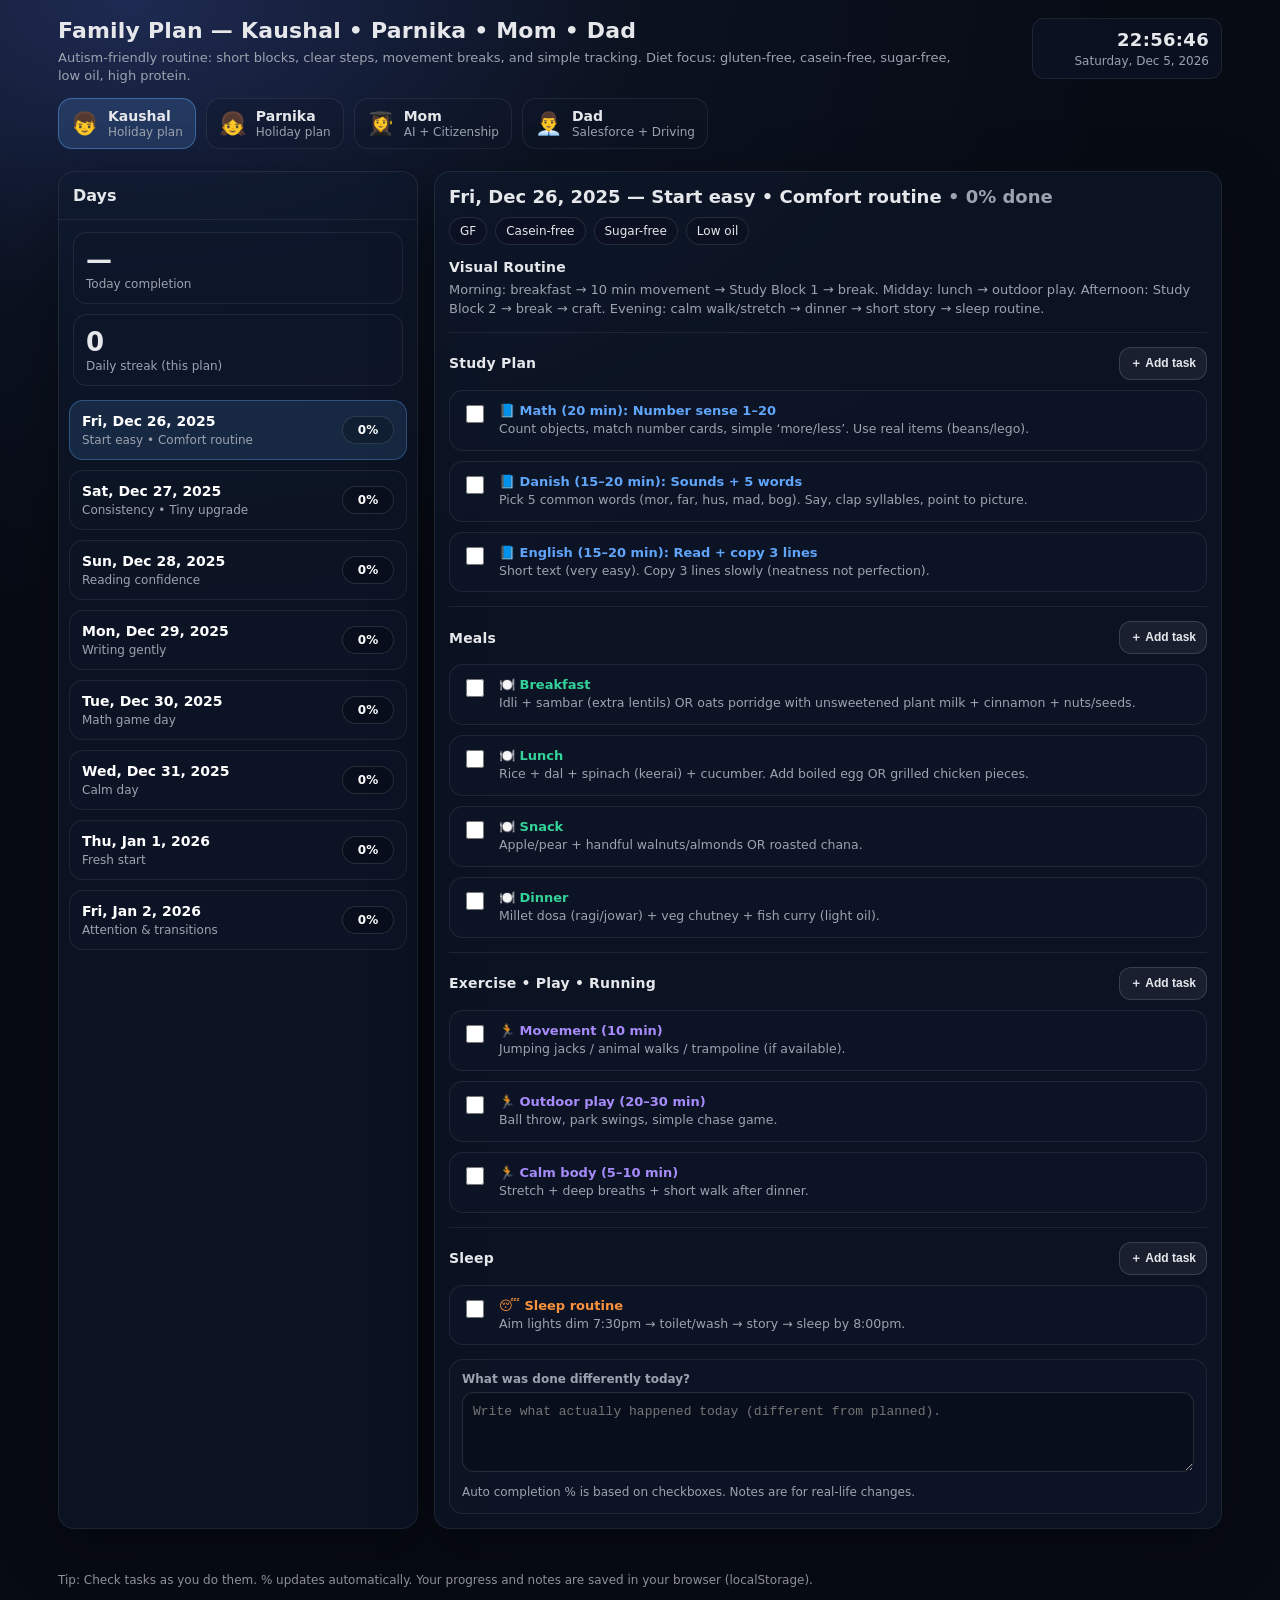
==== index.html @ 7cac4f21 "Update index.html" ====
<!DOCTYPE html>
<html lang="en">
<head>
  <meta charset="UTF-8" />
  <meta name="viewport" content="width=device-width,initial-scale=1" />
  <title>Family Plan — Kaushal • Parnika • Mom • Dad</title>
  <style>
    :root{
      --bg:#0b1220;
      --panel:#101a2e;
      --card:#0f172a;
      --card2:#111c33;
      --text:#e5e7eb;
      --muted:#9ca3af;
      --line:rgba(255,255,255,0.08);

      --blue:#60a5fa;
      --green:#34d399;
      --purple:#a78bfa;
      --orange:#fb923c;
      --red:#f87171;
      --chip:#0b1020;
      --white: #ffffff;
    }

    *{ box-sizing:border-box; }
    body{
      margin:0;
      font-family: ui-sans-serif, system-ui, -apple-system, Segoe UI, Roboto, Arial, "Noto Sans", "Apple Color Emoji","Segoe UI Emoji";
      background: radial-gradient(1000px 600px at 10% 0%, #1e2a52 0%, var(--bg) 50%, #070b14 100%);
      color: var(--text);
    }

    .topbar{
      padding:18px 18px 10px;
      max-width: 1200px;
      margin:0 auto;
    }

    .titleRow{
      display:flex;
      gap:12px;
      align-items:flex-start;
      justify-content:space-between;
      flex-wrap:wrap;
    }

    .titleBlock h1{
      margin:0;
      font-size: 22px;
      font-weight:800;
      letter-spacing: 0.2px;
    }
    .subtitle{
      margin-top:6px;
      color: var(--muted);
      font-size: 13px;
      line-height: 1.35;
      max-width: 900px;
    }

    .clock{
      display:flex;
      flex-direction:column;
      gap:4px;
      align-items:flex-end;
      padding:10px 12px;
      border: 1px solid var(--line);
      background: rgba(15, 23, 42, 0.55);
      border-radius: 12px;
      min-width: 190px;
    }
    .clockTime{
      font-size: 18px;
      font-weight: 800;
      letter-spacing: .3px;
    }
    .clockDate{
      font-size: 12px;
      color: var(--muted);
    }

    .tabs{
      margin-top: 14px;
      display:flex;
      gap:10px;
      flex-wrap:wrap;
    }
    .tabBtn{
      border: 1px solid var(--line);
      background: rgba(15,23,42,0.35);
      color: var(--text);
      padding: 10px 12px;
      border-radius: 14px;
      cursor:pointer;
      display:flex;
      align-items:center;
      gap:10px;
      transition: .15s ease;
      user-select:none;
    }
    .tabBtn:hover{ transform: translateY(-1px); border-color: rgba(255,255,255,.18); }
    .tabBtn.active{
      background: rgba(96,165,250,0.18);
      border-color: rgba(96,165,250,0.45);
    }
    .tabIcon{
      font-size: 22px;
      line-height: 1;
    }
    .tabText{
      display:flex;
      flex-direction:column;
      line-height:1.05;
    }
    .tabText strong{ font-size: 14px; }
    .tabText span{ font-size: 12px; color: var(--muted); margin-top:2px; }

    .layout{
      max-width: 1200px;
      margin: 12px auto 26px;
      padding: 0 18px 18px;
      display:grid;
      grid-template-columns: 360px 1fr;
      gap:16px;
    }

    @media (max-width: 980px){
      .layout{ grid-template-columns: 1fr; }
      .clock{ align-items:flex-start; }
    }

    .panel{
      border: 1px solid var(--line);
      background: rgba(16,26,46,0.55);
      border-radius: 16px;
      overflow:hidden;
      box-shadow: 0 18px 60px rgba(0,0,0,0.35);
    }

    .panelHeader{
      padding: 14px 14px;
      border-bottom: 1px solid var(--line);
      display:flex;
      align-items:center;
      justify-content:space-between;
      gap:10px;
    }
    .panelHeader h2{
      margin:0;
      font-size: 16px;
      font-weight: 800;
    }

    .stats{
      padding: 12px 14px 6px;
      display:grid;
      grid-template-columns: 1fr;
      gap:10px;
    }
    .statCard{
      border: 1px solid var(--line);
      background: rgba(15,23,42,0.55);
      border-radius: 14px;
      padding: 12px;
    }
    .statBig{
      font-size: 26px;
      font-weight: 900;
      margin:0;
    }
    .statLabel{
      margin-top:2px;
      color: var(--muted);
      font-size: 12px;
    }

    .daysList{
      padding: 8px 10px 14px;
      display:flex;
      flex-direction:column;
      gap:10px;
      max-height: 62vh;
      overflow:auto;
    }
    .dayItem{
      border: 1px solid var(--line);
      background: rgba(15,23,42,0.35);
      border-radius: 14px;
      padding: 12px;
      display:flex;
      justify-content:space-between;
      gap:12px;
      cursor:pointer;
      transition: .12s ease;
    }
    .dayItem:hover{ border-color: rgba(255,255,255,.16); transform: translateY(-1px); }
    .dayItem.active{
      background: rgba(96,165,250,0.14);
      border-color: rgba(96,165,250,0.35);
    }
    .dayLeft{
      display:flex;
      flex-direction:column;
      gap:4px;
    }
    .dayDate{
      font-weight: 800;
      font-size: 14px;
      color: var(--white);
    }
    .dayTheme{
      font-size: 12px;
      color: var(--muted);
    }
    .badge{
      align-self:center;
      min-width: 52px;
      text-align:center;
      padding: 6px 10px;
      border-radius: 999px;
      border: 1px solid rgba(255,255,255,0.12);
      background: rgba(0,0,0,0.22);
      font-weight: 900;
      font-size: 12px;
      color: var(--white);
      white-space:nowrap;
    }

    .detail{
      padding: 14px;
    }
    .detailTitle{
      display:flex;
      align-items:flex-start;
      justify-content:space-between;
      gap:12px;
      flex-wrap:wrap;
    }
    .detailTitle h3{
      margin:0;
      font-size: 18px;
      font-weight: 900;
    }
    .chips{
      display:flex;
      gap:8px;
      flex-wrap:wrap;
      margin-top:10px;
    }
    .chip{
      border: 1px solid rgba(255,255,255,0.10);
      background: rgba(11,16,32,0.55);
      padding: 6px 10px;
      border-radius: 999px;
      font-size: 12px;
      color: var(--text);
    }

    .section{
      margin-top:14px;
      padding-top: 14px;
      border-top: 1px solid var(--line);
    }
    .sectionHead{
      display:flex;
      align-items:center;
      justify-content:space-between;
      gap:10px;
      margin-bottom: 8px;
    }
    .sectionHead h4{
      margin:0;
      font-size: 14px;
      font-weight: 900;
      letter-spacing:.2px;
    }
    .addBtn{
      border: 1px solid rgba(255,255,255,0.14);
      background: rgba(255,255,255,0.06);
      color: var(--text);
      padding: 7px 10px;
      border-radius: 12px;
      cursor:pointer;
      font-weight: 700;
      font-size: 12px;
    }
    .addBtn:hover{ border-color: rgba(255,255,255,0.22); transform: translateY(-1px); }

    .routineText{
      color: var(--muted);
      font-size: 13px;
      line-height:1.4;
      margin: 6px 0 0;
    }

    .taskCard{
      border: 1px solid var(--line);
      background: rgba(15,23,42,0.45);
      border-radius: 14px;
      padding: 12px;
      display:flex;
      gap:12px;
      align-items:flex-start;
      margin-top:10px;
    }

    .taskCard input[type="checkbox"]{
      width: 18px;
      height: 18px;
      margin-top: 2px;
      accent-color: #60a5fa;
      cursor:pointer;
    }

    .taskMain{
      flex:1;
      display:flex;
      flex-direction:column;
      gap:3px;
    }
    .taskTitle{
      font-weight: 900;
      font-size: 13px;
      margin:0;
    }
    .taskNote{
      margin:0;
      color: var(--muted);
      font-size: 12.5px;
      line-height: 1.35;
    }

    .pillStudy{ color: var(--blue); }
    .pillFood{ color: var(--green); }
    .pillMove{ color: var(--purple); }
    .pillSleep{ color: var(--orange); }

    .notesBox{
      margin-top: 14px;
      border: 1px solid var(--line);
      background: rgba(15,23,42,0.40);
      border-radius: 14px;
      padding: 12px;
    }
    .notesBox label{
      font-size: 12px;
      color: var(--muted);
      display:block;
      margin-bottom: 6px;
      font-weight: 700;
    }
    textarea{
      width: 100%;
      min-height: 80px;
      resize: vertical;
      border-radius: 12px;
      padding: 10px;
      border: 1px solid rgba(255,255,255,0.12);
      background: rgba(0,0,0,0.22);
      color: var(--text);
      outline:none;
      font-size: 13px;
      line-height: 1.4;
    }

    .smallHelp{
      margin-top: 8px;
      color: var(--muted);
      font-size: 12px;
      line-height: 1.4;
    }

    .footerHint{
      max-width: 1200px;
      margin: 0 auto 22px;
      padding: 0 18px;
      color: rgba(255,255,255,0.55);
      font-size: 12px;
    }
  </style>
</head>

<body>
  <div class="topbar">
    <div class="titleRow">
      <div class="titleBlock">
        <h1>Family Plan — Kaushal • Parnika • Mom • Dad</h1>
        <div class="subtitle" id="subtitle">
          Autism-friendly routine: short blocks, clear steps, movement breaks, and simple tracking. Diet focus: GF/CF/Sugar-free/Low oil + high protein. (Adjust as needed.)
        </div>
      </div>

      <div class="clock">
        <div class="clockTime" id="clockTime">--:--:--</div>
        <div class="clockDate" id="clockDate">---</div>
      </div>
    </div>

    <div class="tabs">
      <div class="tabBtn active" data-profile="kaushal">
        <div class="tabIcon">👦</div>
        <div class="tabText"><strong>Kaushal</strong><span>Holiday plan</span></div>
      </div>
      <div class="tabBtn" data-profile="parnika">
        <div class="tabIcon">👧</div>
        <div class="tabText"><strong>Parnika</strong><span>Holiday plan</span></div>
      </div>
      <div class="tabBtn" data-profile="mom">
        <div class="tabIcon">👩‍🎓</div>
        <div class="tabText"><strong>Mom</strong><span>AI + Citizenship</span></div>
      </div>
      <div class="tabBtn" data-profile="dad">
        <div class="tabIcon">👨‍💼</div>
        <div class="tabText"><strong>Dad</strong><span>Salesforce + Driving</span></div>
      </div>
    </div>
  </div>

  <div class="layout">
    <!-- LEFT: DAYS -->
    <div class="panel">
      <div class="panelHeader">
        <h2>Days</h2>
      </div>

      <div class="stats">
        <div class="statCard">
          <div class="statBig" id="todayCompletion">0%</div>
          <div class="statLabel">Today completion</div>
        </div>
        <div class="statCard">
          <div class="statBig" id="dailyStreak">0</div>
          <div class="statLabel">Daily streak (this plan)</div>
        </div>
      </div>

      <div class="daysList" id="daysList"></div>
    </div>

    <!-- RIGHT: DETAILS -->
    <div class="panel">
      <div class="detail" id="detail"></div>
    </div>
  </div>

  <div class="footerHint">
    Tip: Check tasks as you do them. % updates automatically. Your progress and notes are saved in your browser (localStorage).
  </div>

<script>
/** =========================
 *  DATA (Plans)
 *  ========================= */
const plans = {
  kaushal: {
    header: "Kaushal Max — 10-Day Holiday Plan (Dec 26, 2025 → Jan 4, 2026)",
    subtitle: "Autism-friendly routine: short blocks, clear steps, movement breaks, and simple tracking. Diet focus: gluten-free, casein-free, sugar-free, low oil, high protein.",
    chips: ["GF", "Casein-free", "Sugar-free", "Low oil"],
    days: [
      {
        id:"2025-12-26",
        title:"Fri, Dec 26, 2025 — Start easy • Comfort routine",
        theme:"Start easy • Comfort routine",
        routine:"Morning: breakfast → 10 min movement → Study Block 1 → break. Midday: lunch → outdoor play. Afternoon: Study Block 2 → break → craft. Evening: calm walk/stretch → dinner → short story → sleep routine.",
        sections: {
          study: [
            { t:"Math (20 min): Number sense 1–20", n:"Count objects, match number cards, simple ‘more/less’. Use real items (beans/lego)." },
            { t:"Danish (15–20 min): Sounds + 5 words", n:"Pick 5 common words (mor, far, hus, mad, bog). Say, clap syllables, point to picture." },
            { t:"English (15–20 min): Read + copy 3 lines", n:"Short text (very easy). Copy 3 lines slowly (neatness not perfection)." },
          ],
          meals: [
            { t:"Breakfast", n:"Idli + sambar (extra lentils) OR oats porridge with unsweetened plant milk + cinnamon + nuts/seeds." },
            { t:"Lunch", n:"Rice + dal + spinach (keerai) + cucumber. Add boiled egg OR grilled chicken pieces." },
            { t:"Snack", n:"Apple/pear + handful walnuts/almonds OR roasted chana." },
            { t:"Dinner", n:"Millet dosa (ragi/jowar) + veg chutney + fish curry (light oil)." },
          ],
          move: [
            { t:"Movement (10 min)", n:"Jumping jacks / animal walks / trampoline (if available)." },
            { t:"Outdoor play (20–30 min)", n:"Ball throw, park swings, simple chase game." },
            { t:"Calm body (5–10 min)", n:"Stretch + deep breaths + short walk after dinner." },
          ],
          sleep: [
            { t:"Sleep routine", n:"Aim lights dim 7:30pm → toilet/wash → story → sleep by 8:00pm." },
          ]
        }
      },
      {
        id:"2025-12-27",
        title:"Sat, Dec 27, 2025 — Consistency • Tiny upgrade",
        theme:"Consistency • Tiny upgrade",
        routine:"Keep the same structure. Add one small improvement: 5 min longer reading OR 5 extra math questions. Keep calm transitions.",
        sections: {
          study: [
            { t:"Math (20 min): Add/sub within 10", n:"10 quick questions only. Stop at 10." },
            { t:"Danish (15–20 min): School words", n:"skole, lærer, ven, bog, blyant. Say + point + write 2 words." },
            { t:"English (15–20 min): Read 5 min + write 1 sentence", n:"One neat sentence is enough." },
          ],
          meals: [
            { t:"Breakfast", n:"Pesarattu (moong dal dosa) + chutney (low oil)." },
            { t:"Lunch", n:"Rice + dal + mixed veg. Add chicken/fish if possible." },
            { t:"Snack", n:"Banana/pear + peanut butter (no sugar added) OR nuts." },
            { t:"Dinner", n:"Ragi roti + veg kurma (light) + boiled egg." },
          ],
          move: [
            { t:"Run/walk (15–20 min)", n:"Short intervals: run 30 sec + walk 60 sec × 8." },
            { t:"Play (20 min)", n:"Obstacle course at home: pillows, tape line, hop steps." },
            { t:"Calm body (5 min)", n:"Stretch + ‘wall push’ for sensory calm." },
          ],
          sleep: [{ t:"Sleep by 8:00pm", n:"Same routine, same time." }]
        }
      },
      {
        id:"2025-12-28",
        title:"Sun, Dec 28, 2025 — Reading confidence",
        theme:"Reading confidence",
        routine:"Make reading easy and positive. 2 short reads, lots of praise. Keep movement breaks.",
        sections: {
          study: [
            { t:"Math (20 min): Shapes + patterns", n:"Find shapes around home. Make patterns with blocks (ABAB, AABB)." },
            { t:"Danish (15–20 min): Picture naming", n:"Name 10 pictures. Ask ‘Hvad er det?’ and answer." },
            { t:"English (15–20 min): Read together", n:"Read 1 page together + repeat after you." },
          ],
          meals: [
            { t:"Breakfast", n:"Idli / dosa + sambar (extra dal)." },
            { t:"Lunch", n:"Curd NOT allowed (casein-free). Use coconut yogurt if needed. Rice + dal + veg." },
            { t:"Snack", n:"Orange/kiwi + roasted chana." },
            { t:"Dinner", n:"Fish/chicken + vegetables + small rice portion." },
          ],
          move: [
            { t:"Outdoor play (30 min)", n:"Park, swings, gentle running." },
            { t:"Home movement (10 min)", n:"Dance to 2 songs." },
          ],
          sleep: [{ t:"Sleep by 8:00pm", n:"Story + calm breathing 2 minutes." }]
        }
      },
      {
        id:"2025-12-29",
        title:"Mon, Dec 29, 2025 — Writing gently",
        theme:"Writing gently",
        routine:"Focus on writing without pressure. Short writing + breaks + reward.",
        sections: {
          study: [
            { t:"Math (20 min): Number bonds to 10", n:"Use beads/coins. Make 10 in different ways." },
            { t:"Danish (15–20 min): Write 3 words", n:"Write slowly. If hard, trace letters." },
            { t:"English (15–20 min): Copy 1 sentence", n:"Big letters are OK. Just complete it." },
          ],
          meals: [
            { t:"Breakfast", n:"Oats + seeds + berries (no sugar)." },
            { t:"Lunch", n:"Rice + dal + spinach + egg/chicken." },
            { t:"Snack", n:"Apple + nuts." },
            { t:"Dinner", n:"Millet roti + veg + fish/chicken." },
          ],
          move: [
            { t:"Run/walk (15 min)", n:"Same intervals, keep fun." },
            { t:"Play (20 min)", n:"Ball games, throwing/catching." },
          ],
          sleep: [{ t:"Sleep by 8:00pm", n:"Same routine." }]
        }
      },
      {
        id:"2025-12-30",
        title:"Tue, Dec 30, 2025 — Math game day",
        theme:"Math game day",
        routine:"Make math playful today: dice, cards, quick wins.",
        sections: {
          study: [
            { t:"Math (20 min): Dice addition", n:"Roll 2 dice → add. 10 rounds." },
            { t:"Danish (15–20 min): Short sentences", n:"‘Jeg kan…’, ‘Jeg vil…’ Say + write 1 sentence." },
            { t:"English (15–20 min): Sight words", n:"Pick 5 words, read 3 times, write once." },
          ],
          meals: [
            { t:"Breakfast", n:"Pesarattu + tomato chutney." },
            { t:"Lunch", n:"Rice + dal + veg + boiled egg." },
            { t:"Snack", n:"Pear + roasted chana." },
            { t:"Dinner", n:"Chicken/fish curry (light oil) + veg + rice." },
          ],
          move: [
            { t:"Outdoor play (30 min)", n:"Park play + short sprints." },
            { t:"Calm stretch (5 min)", n:"Hamstring stretch + child pose." },
          ],
          sleep: [{ t:"Sleep by 8:00pm", n:"Same routine." }]
        }
      },
      {
        id:"2025-12-31",
        title:"Wed, Dec 31, 2025 — Calm day (holiday noise-friendly)",
        theme:"Calm day",
        routine:"Keep calm. If fireworks/noise, plan indoor games, headphones, quiet corners.",
        sections: {
          study: [
            { t:"Math (15 min): Review (easy)", n:"Only review. Stop early if tired." },
            { t:"Danish (15 min): Review 10 words", n:"Flashcards: say + point." },
            { t:"English (15 min): Read 1 short story", n:"Just enjoy the story." },
          ],
          meals: [
            { t:"Breakfast", n:"Idli + sambar." },
            { t:"Lunch", n:"Rice + dal + veg." },
            { t:"Snack", n:"Banana + nuts." },
            { t:"Dinner", n:"Millet dosa + veg + fish/chicken." },
          ],
          move: [
            { t:"Indoor movement (10–15 min)", n:"Dance, yoga, balloon games." },
            { t:"Quiet activity (15 min)", n:"Lego, coloring, sensory box." },
          ],
          sleep: [{ t:"Early wind-down", n:"Start calm routine earlier if noise." }]
        }
      },
      {
        id:"2026-01-01",
        title:"Thu, Jan 1, 2026 — Fresh start • back-to-school prep begins",
        theme:"Fresh start",
        routine:"Introduce school-like morning rhythm (wake, wash, dress, breakfast) gently. Prepare bag, clothes, bedtime earlier.",
        sections: {
          study: [
            { t:"Math (20 min): Add/sub mixed within 10", n:"10 quick questions only. Stop at 10." },
            { t:"Danish (20 min): School words", n:"skole, lærer, ven, bog, blyant. Say + point + write 2 words." },
            { t:"English (20 min): Reading 5 min + writing 1 sentence", n:"One neat sentence is enough." },
          ],
          meals: [
            { t:"Breakfast", n:"Idli/pesarattu + sambar." },
            { t:"Lunch", n:"Rice + chicken curry (light) + greens." },
            { t:"Snack", n:"Pear + roasted chana." },
            { t:"Dinner", n:"Millet roti + fish/prawns curry + veg." },
          ],
          move: [
            { t:"Morning movement (10 min)", n:"Walk + jumping/skip." },
            { t:"Outdoor play (30 min)", n:"Park + running game." },
          ],
          sleep: [{ t:"Sleep by 8:00pm", n:"School-week rhythm starts." }]
        }
      },
      {
        id:"2026-01-02",
        title:"Fri, Jan 2, 2026 — Attention & transitions",
        theme:"Attention & transitions",
        routine:"Practice transitions: ‘2 minutes left’ timer → change activity. Reward smooth switching.",
        sections: {
          study: [
            { t:"Math (20 min): Time & days", n:"Yesterday/today/tomorrow + simple clock (hour hand only)." },
            { t:"Danish (15–20 min): Simple Q&A", n:"‘Hvad hedder du?’, ‘Hvor bor du?’ practice." },
            { t:"English (15–20 min): Read + 3 words writing", n:"Write 3 words only." },
          ],
          meals: [
            { t:"Breakfast", n:"Oats + seeds + fruit (no sugar)." },
            { t:"Lunch", n:"Rice + dal + veg + egg/chicken." },
            { t:"Snack", n:"Apple + nuts." },
            { t:"Dinner", n:"Ragi roti + veg + fish/chicken." },
          ],
          move: [
            { t:"Run/walk (15–20 min)", n:"Intervals. End with calm walk." },
            { t:"Play (20 min)", n:"Ball + simple rules." },
          ],
          sleep: [{ t:"Sleep by 8:00pm", n:"Same routine." }]
        }
      },
      {
        id:"2026-01-03",
        title:"Sat, Jan 3, 2026 — Confidence build",
        theme:"Confidence build",
        routine:"Let him choose 1 activity. Keep tasks short and success-based.",
        sections: {
          study: [
            { t:"Math (20 min): Review + 5 new", n:"Review easy + add 5 new questions." },
            { t:"Danish (15–20 min): Flashcards", n:"10 cards. Say + clap syllables." },
            { t:"English (15–20 min): Read aloud together", n:"You read 1 line, he repeats." },
          ],
          meals: [
            { t:"Breakfast", n:"Pesarattu + chutney." },
            { t:"Lunch", n:"Rice + fish/chicken + veg." },
            { t:"Snack", n:"Orange/kiwi + nuts." },
            { t:"Dinner", n:"Millet dosa + veg curry." },
          ],
          move: [
            { t:"Outdoor play (30 min)", n:"Park + running." },
            { t:"Calm stretch (5–10 min)", n:"Stretch + deep breathing." },
          ],
          sleep: [{ t:"Sleep by 8:00pm", n:"Same routine." }]
        }
      },
      {
        id:"2026-01-04",
        title:"Sun, Jan 4, 2026 — Ready for school tomorrow",
        theme:"Ready for school",
        routine:"Keep it light. Pack bag, prepare clothes, early calm evening.",
        sections: {
          study: [
            { t:"Math (15–20 min): Review only", n:"Only review. No new topics." },
            { t:"Danish (15 min): Review 10 words", n:"Flashcards + 2 words writing." },
            { t:"English (15 min): Read 1 short story", n:"Comfort reading." },
          ],
          meals: [
            { t:"Breakfast", n:"Idli + sambar." },
            { t:"Lunch", n:"Rice + dal + veg + chicken/fish." },
            { t:"Snack", n:"Pear + roasted chana." },
            { t:"Dinner", n:"Light dinner: veg soup + egg/chicken pieces." },
          ],
          move: [
            { t:"Walk (20 min)", n:"Relaxing family walk." },
            { t:"Pack & prep", n:"Prepare school items calmly." },
          ],
          sleep: [{ t:"Sleep by 8:00pm", n:"Early wind-down." }]
        }
      },
    ]
  },

  parnika: {
    header: "Parnika — Holiday Plan (same dates) + Online School (4:30pm–7:30pm)",
    subtitle: "3.9 years: play-based learning, simple routines, healthy food, early sleep. Keep activities short and fun.",
    chips: ["Play-based", "Healthy", "Early sleep"],
    days: [
      ...["2025-12-26","2025-12-27","2025-12-28","2025-12-29","2025-12-30","2025-12-31","2026-01-01","2026-01-02","2026-01-03","2026-01-04"].map((id,idx)=>({
        id,
        title: ([
          "Fri, Dec 26, 2025","Sat, Dec 27, 2025","Sun, Dec 28, 2025","Mon, Dec 29, 2025","Tue, Dec 30, 2025",
          "Wed, Dec 31, 2025","Thu, Jan 1, 2026","Fri, Jan 2, 2026","Sat, Jan 3, 2026","Sun, Jan 4, 2026"
        ][idx]) + " — Parnika routine",
        theme:"Play + healthy routine",
        routine:"Morning: breakfast → outdoor play. Midday: lunch → nap/quiet time. Afternoon: crafts + movement. 4:30pm–7:30pm: online school. Evening: dinner → story → sleep by 8:00pm.",
        sections:{
          study:[
            { t:"Play learning (10–15 min): Colors/shapes", n:"Sort toys by color, match shapes, simple puzzles." },
            { t:"Story time (10 min)", n:"Read 1 small book. Ask 2 easy questions." },
            { t:"Online school (4:30–7:30 pm)", n:"Help with water/snack break if allowed. Keep calm after class." },
          ],
          meals:[
            { t:"Breakfast", n:"Egg/banana pancake (no sugar) OR oats + fruit." },
            { t:"Lunch", n:"Rice + dal + veg OR small chicken/fish + veg." },
            { t:"Snack", n:"Fruit + nuts (if safe) OR roasted chana (small)." },
            { t:"Dinner", n:"Light dinner: veg + protein (egg/chicken/fish)." },
          ],
          move:[
            { t:"Outdoor play (30 min)", n:"Park, swing, running games with Kaushal." },
            { t:"Music & movement (10 min)", n:"Dance to 2 songs." },
            { t:"Calm-down (5 min)", n:"Stretch + deep breaths before sleep." },
          ],
          sleep:[
            { t:"Sleep by 8:00pm", n:"Same bedtime every day. Dim lights after 7:30pm." }
          ]
        }
      }))
    ]
  },

  mom: {
    header: "Mom — Masters AI + Danish Citizenship Exam (Goal: May 2026) + Health",
    subtitle: "Daily focus: AI classes/assignments + citizenship chapters. Health: anemia → iron-rich + high protein + daily Iron & Vitamin D.",
    chips: ["AI study", "Citizenship", "Iron", "Vitamin D"],
    days: [
      ...["2025-12-26","2025-12-27","2025-12-28","2025-12-29","2025-12-30","2025-12-31","2026-01-01","2026-01-02","2026-01-03","2026-01-04"].map((id,idx)=>({
        id,
        title: ([
          "Fri, Dec 26, 2025","Sat, Dec 27, 2025","Sun, Dec 28, 2025","Mon, Dec 29, 2025","Tue, Dec 30, 2025",
          "Wed, Dec 31, 2025","Thu, Jan 1, 2026","Fri, Jan 2, 2026","Sat, Jan 3, 2026","Sun, Jan 4, 2026"
        ][idx]) + " — Mom routine",
        theme:"AI + Citizenship + Health",
        routine:"Plan blocks: (1) AI class/reading (2) Assignments (3) Citizenship reading + flashcards (4) Short walk. Keep it realistic (short blocks).",
        sections:{
          study:[
            { t:"AI Study (60–90 min)", n:"Lecture / reading. Note key points + 3 questions." },
            { t:"AI Assignment (45–60 min)", n:"Work on 1 small deliverable. Stop when done." },
            { t:"Citizenship (45–60 min): Chapter reading", n:"Read 8–12 pages + write 5 bullet summary + 10 flashcards." },
            { t:"Practice quiz (10–15 min)", n:"Answer 10 questions from notes/flashcards." },
          ],
          meals:[
            { t:"Iron + Protein Breakfast", n:"Eggs / tofu scramble + spinach OR oats + pumpkin seeds + berries. Add vitamin-C fruit (orange/kiwi) for iron absorption." },
            { t:"Iron-rich Lunch", n:"Lentils/beans + leafy greens (spinach/kale) + chicken/fish. Use lemon (vit C)." },
            { t:"Snack", n:"Nuts + fruit OR hummus + veggies. (Avoid tea/coffee right after iron meals.)" },
            { t:"High-protein Dinner", n:"Fish/chicken + vegetables + quinoa/rice. Add beetroot/greens sometimes." },
            { t:"Daily supplements", n:"✅ Iron + ✅ Vitamin D (set reminder). If iron upsets stomach, take with food." },
          ],
          move:[
            { t:"Walk (20–30 min)", n:"Easy walk after lunch or dinner." },
            { t:"Stretch (5–10 min)", n:"Neck/shoulders/back stretches (study-friendly)." },
          ],
          sleep:[
            { t:"Sleep routine", n:"Aim consistent bedtime. Reduce screen 30 min before sleep." }
          ]
        }
      }))
    ]
  },

  dad: {
    header: "Dad — Salesforce Exam (Jan 4) + Danish Driving License (Goal: Feb)",
    subtitle: "Daily focus: Salesforce revision until Jan 4, then driving theory/practical. Keep daily practice steady.",
    chips: ["Salesforce", "Driving Theory", "Driving Practice"],
    days: [
      ...["2025-12-26","2025-12-27","2025-12-28","2025-12-29","2025-12-30","2025-12-31","2026-01-01","2026-01-02","2026-01-03","2026-01-04"].map((id,idx)=>({
        id,
        title: ([
          "Fri, Dec 26, 2025","Sat, Dec 27, 2025","Sun, Dec 28, 2025","Mon, Dec 29, 2025","Tue, Dec 30, 2025",
          "Wed, Dec 31, 2025","Thu, Jan 1, 2026","Fri, Jan 2, 2026","Sat, Jan 3, 2026","Sun, Jan 4, 2026"
        ][idx]) + " — Dad routine",
        theme:"Salesforce + Driving",
        routine:"Until Jan 4: Salesforce focus daily. Add small driving theory block. After Jan 4: increase driving theory + practical sessions to finish by February.",
        sections:{
          study:[
            { t:"Salesforce (60–120 min)", n:"Revision + 30 practice questions. Review wrong answers." },
            { t:"Salesforce mock (20–30 min)", n:"Timed mini test. Track score." },
            { t:"Driving theory (30–45 min)", n:"Read 1 topic + do 20 practice questions." },
            { t:"Driving practical prep (10 min)", n:"Watch 1 short lesson video OR review mistakes list." },
          ],
          meals:[
            { t:"Hydration", n:"Water + no heavy meals before long study blocks." },
            { t:"Simple balanced meals", n:"Protein + veg + carbs (keep energy stable)." },
          ],
          move:[
            { t:"Walk (15–20 min)", n:"Short walk to reset mind." },
            { t:"Stretch (5 min)", n:"Back/neck stretches." },
          ],
          sleep:[
            { t:"Sleep", n:"Keep minimum 7 hours when possible." }
          ]
        }
      }))
    ]
  }
};

/** =========================
 *  STATE + STORAGE
 *  ========================= */
let currentProfile = "kaushal";
let currentDayId = plans[currentProfile].days[0].id;

function storageKey(profile){ return `familyPlan_v2_${profile}`; }

function loadProfileState(profile){
  const raw = localStorage.getItem(storageKey(profile));
  if(!raw) return {};
  try { return JSON.parse(raw); } catch(e){ return {}; }
}

function saveProfileState(profile, state){
  localStorage.setItem(storageKey(profile), JSON.stringify(state));
}

function getDayState(profile, dayId){
  const state = loadProfileState(profile);
  return state[dayId] || { checks:{}, notes:"" };
}

function setDayState(profile, dayId, dayState){
  const state = loadProfileState(profile);
  state[dayId] = dayState;
  saveProfileState(profile, state);
}

/** =========================
 *  HELPERS
 *  ========================= */
function fmtPrettyDate(dateStr){
  // expects YYYY-MM-DD
  const d = new Date(dateStr + "T00:00:00");
  return d.toLocaleDateString(undefined, { weekday:"short", year:"numeric", month:"short", day:"numeric" });
}

function computeCompletionForDay(profile, day){
  const ds = getDayState(profile, day.id);
  const allTasks = flattenTasks(day);
  const total = allTasks.length;
  if(total === 0) return 0;
  const done = allTasks.filter(task => ds.checks[task.key] === true).length;
  return Math.round((done/total) * 100);
}

function flattenTasks(day){
  const out = [];
  const sections = day.sections || {};
  Object.keys(sections).forEach(sec=>{
    sections[sec].forEach((task, idx)=>{
      out.push({
        sec,
        idx,
        t: task.t,
        n: task.n,
        key: `${sec}_${idx}`
      });
    });
  });
  return out;
}

function computeTodayCompletion(profile){
  const today = new Date();
  const todayId = today.toISOString().slice(0,10);
  const day = plans[profile].days.find(d=>d.id === todayId);
  if(!day) return null;
  return computeCompletionForDay(profile, day);
}

function computeStreak(profile){
  // streak: consecutive days in plan (ending today) with >= 60% completion
  const today = new Date();
  const todayId = today.toISOString().slice(0,10);
  const planDays = plans[profile].days.map(d=>d.id);
  const todayIndex = planDays.indexOf(todayId);
  if(todayIndex === -1) return 0;

  let streak = 0;
  for(let i=todayIndex; i>=0; i--){
    const day = plans[profile].days[i];
    const pct = computeCompletionForDay(profile, day);
    if(pct >= 60) streak++;
    else break;
  }
  return streak;
}

/** =========================
 *  RENDER LEFT (Days)
 *  ========================= */
function renderDays(){
  const list = document.getElementById("daysList");
  list.innerHTML = "";

  const profilePlan = plans[currentProfile];
  profilePlan.days.forEach(day=>{
    const pct = computeCompletionForDay(currentProfile, day);

    const item = document.createElement("div");
    item.className = "dayItem" + (day.id === currentDayId ? " active" : "");
    item.onclick = () => {
      currentDayId = day.id;
      renderAll();
    };

    const left = document.createElement("div");
    left.className = "dayLeft";

    const date = document.createElement("div");
    date.className = "dayDate";
    date.textContent = day.title.split("—")[0].trim();

    const theme = document.createElement("div");
    theme.className = "dayTheme";
    theme.textContent = day.theme || "";

    left.appendChild(date);
    left.appendChild(theme);

    const badge = document.createElement("div");
    badge.className = "badge";
    badge.textContent = `${pct}%`;

    item.appendChild(left);
    item.appendChild(badge);
    list.appendChild(item);
  });

  // Stats cards
  const todayPct = computeTodayCompletion(currentProfile);
  document.getElementById("todayCompletion").textContent = (todayPct === null ? "—" : `${todayPct}%`);
  document.getElementById("dailyStreak").textContent = computeStreak(currentProfile).toString();
}

/** =========================
 *  RENDER RIGHT (Details)
 *  ========================= */
function renderDetail(){
  const detail = document.getElementById("detail");
  const p = plans[currentProfile];
  const day = p.days.find(d=>d.id === currentDayId) || p.days[0];
  const ds = getDayState(currentProfile, day.id);

  // Header & chips
  const chipsHTML = (p.chips || []).map(c=>`<span class="chip">${escapeHtml(c)}</span>`).join("");

  // Section builder
  function taskCard(sec, idx, task){
    const key = `${sec}_${idx}`;
    const checked = ds.checks[key] === true;

    let pillClass = "";
    let labelPrefix = "";
    if(sec === "study"){ pillClass = "pillStudy"; labelPrefix = "📘 "; }
    if(sec === "meals"){ pillClass = "pillFood"; labelPrefix = "🍽️ "; }
    if(sec === "move"){ pillClass = "pillMove"; labelPrefix = "🏃 "; }
    if(sec === "sleep"){ pillClass = "pillSleep"; labelPrefix = "😴 "; }

    return `
      <div class="taskCard">
        <input type="checkbox" data-taskkey="${key}" ${checked ? "checked" : ""} />
        <div class="taskMain">
          <p class="taskTitle ${pillClass}">${labelPrefix}${escapeHtml(task.t)}</p>
          <p class="taskNote">${escapeHtml(task.n || "")}</p>
        </div>
      </div>
    `;
  }

  function sectionBlock(sec, title, addLabel){
    const tasks = (day.sections && day.sections[sec]) ? day.sections[sec] : [];
    const cards = tasks.map((t, idx)=>taskCard(sec, idx, t)).join("");

    return `
      <div class="section" data-section="${sec}">
        <div class="sectionHead">
          <h4>${escapeHtml(title)}</h4>
          <button class="addBtn" data-add="${sec}">＋ Add task</button>
        </div>
        ${cards || `<div class="routineText">No tasks yet. Click “Add task”.</div>`}
      </div>
    `;
  }

  // completion for this day
  const pct = computeCompletionForDay(currentProfile, day);

  detail.innerHTML = `
    <div class="detailTitle">
      <div>
        <h3>${escapeHtml(day.title)} <span style="color:var(--muted); font-weight:800;">• ${pct}% done</span></h3>
        <div class="chips">${chipsHTML}</div>
      </div>
    </div>

    <div class="section" style="border-top:none; padding-top:0;">
      <div class="sectionHead" style="margin-bottom:6px;">
        <h4>Visual Routine</h4>
        <span class="routineText" style="margin:0; padding:0;"></span>
      </div>
      <p class="routineText">${escapeHtml(day.routine || "")}</p>
    </div>

    ${sectionBlock("study", "Study Plan", "Add study task")}
    ${sectionBlock("meals", "Meals", "Add meal task")}
    ${sectionBlock("move", "Exercise • Play • Running", "Add movement task")}
    ${sectionBlock("sleep", "Sleep", "Add sleep task")}

    <div class="notesBox">
      <label>What was done differently today?</label>
      <textarea id="notes" placeholder="Write what actually happened today (different from planned).">${escapeHtml(ds.notes || "")}</textarea>
      <div class="smallHelp">
        Auto completion % is based on checkboxes. Notes are for real-life changes.
      </div>
    </div>
  `;

  // Wire checkbox events
  detail.querySelectorAll('input[type="checkbox"][data-taskkey]').forEach(cb=>{
    cb.addEventListener("change", (e)=>{
      const key = e.target.getAttribute("data-taskkey");
      const dayState = getDayState(currentProfile, day.id);
      dayState.checks[key] = e.target.checked;
      setDayState(currentProfile, day.id, dayState);
      renderAll(); // update % badges on left + title % on right
    });
  });

  // Notes save
  const notesEl = document.getElementById("notes");
  notesEl.addEventListener("input", ()=>{
    const dayState = getDayState(currentProfile, day.id);
    dayState.notes = notesEl.value;
    setDayState(currentProfile, day.id, dayState);
  });

  // Add-task buttons
  detail.querySelectorAll('[data-add]').forEach(btn=>{
    btn.addEventListener("click", ()=>{
      const sec = btn.getAttribute("data-add");
      const t = prompt("Task title (example: Math 20 min: Add within 10)");
      if(!t) return;
      const n = prompt("Task details (example: 10 questions only. Stop at 10.)") || "";

      // append task
      const dayObj = plans[currentProfile].days.find(d=>d.id === day.id);
      if(!dayObj.sections) dayObj.sections = {};
      if(!dayObj.sections[sec]) dayObj.sections[sec] = [];
      dayObj.sections[sec].push({ t, n });

      // IMPORTANT: we must also ensure checkbox storage key mapping is OK.
      // New task will create a new key sec_idx, so it will be unchecked by default.
      renderAll();
    });
  });
}

/** =========================
 *  MAIN RENDER
 *  ========================= */
function renderAll(){
  const p = plans[currentProfile];
  document.querySelectorAll(".tabBtn").forEach(x=>{
    x.classList.toggle("active", x.getAttribute("data-profile") === currentProfile);
  });
  document.querySelector("#subtitle").textContent = p.subtitle;

  // ensure currentDayId belongs to profile
  if(!p.days.find(d=>d.id === currentDayId)){
    currentDayId = p.days[0].id;
  }
  renderDays();
  renderDetail();
}

/** =========================
 *  Tabs
 *  ========================= */
document.querySelectorAll(".tabBtn").forEach(btn=>{
  btn.addEventListener("click", ()=>{
    currentProfile = btn.getAttribute("data-profile");
    currentDayId = plans[currentProfile].days[0].id;
    renderAll();
  });
});

/** =========================
 *  Live Clock
 *  ========================= */
function tickClock(){
  const now = new Date();
  const time = now.toLocaleTimeString(undefined, { hour12:false });
  const date = now.toLocaleDateString(undefined, { weekday:"long", year:"numeric", month:"short", day:"numeric" });
  document.getElementById("clockTime").textContent = time;
  document.getElementById("clockDate").textContent = date;
}
setInterval(tickClock, 1000);
tickClock();

/** =========================
 *  Safety: escape HTML in user notes
 *  ========================= */
function escapeHtml(str){
  if(str === null || str === undefined) return "";
  return String(str)
    .replaceAll("&","&amp;")
    .replaceAll("<","&lt;")
    .replaceAll(">","&gt;")
    .replaceAll('"',"&quot;")
    .replaceAll("'","&#039;");
}

/** =========================
 *  Start
 *  ========================= */
renderAll();
</script>

</body>
</html>
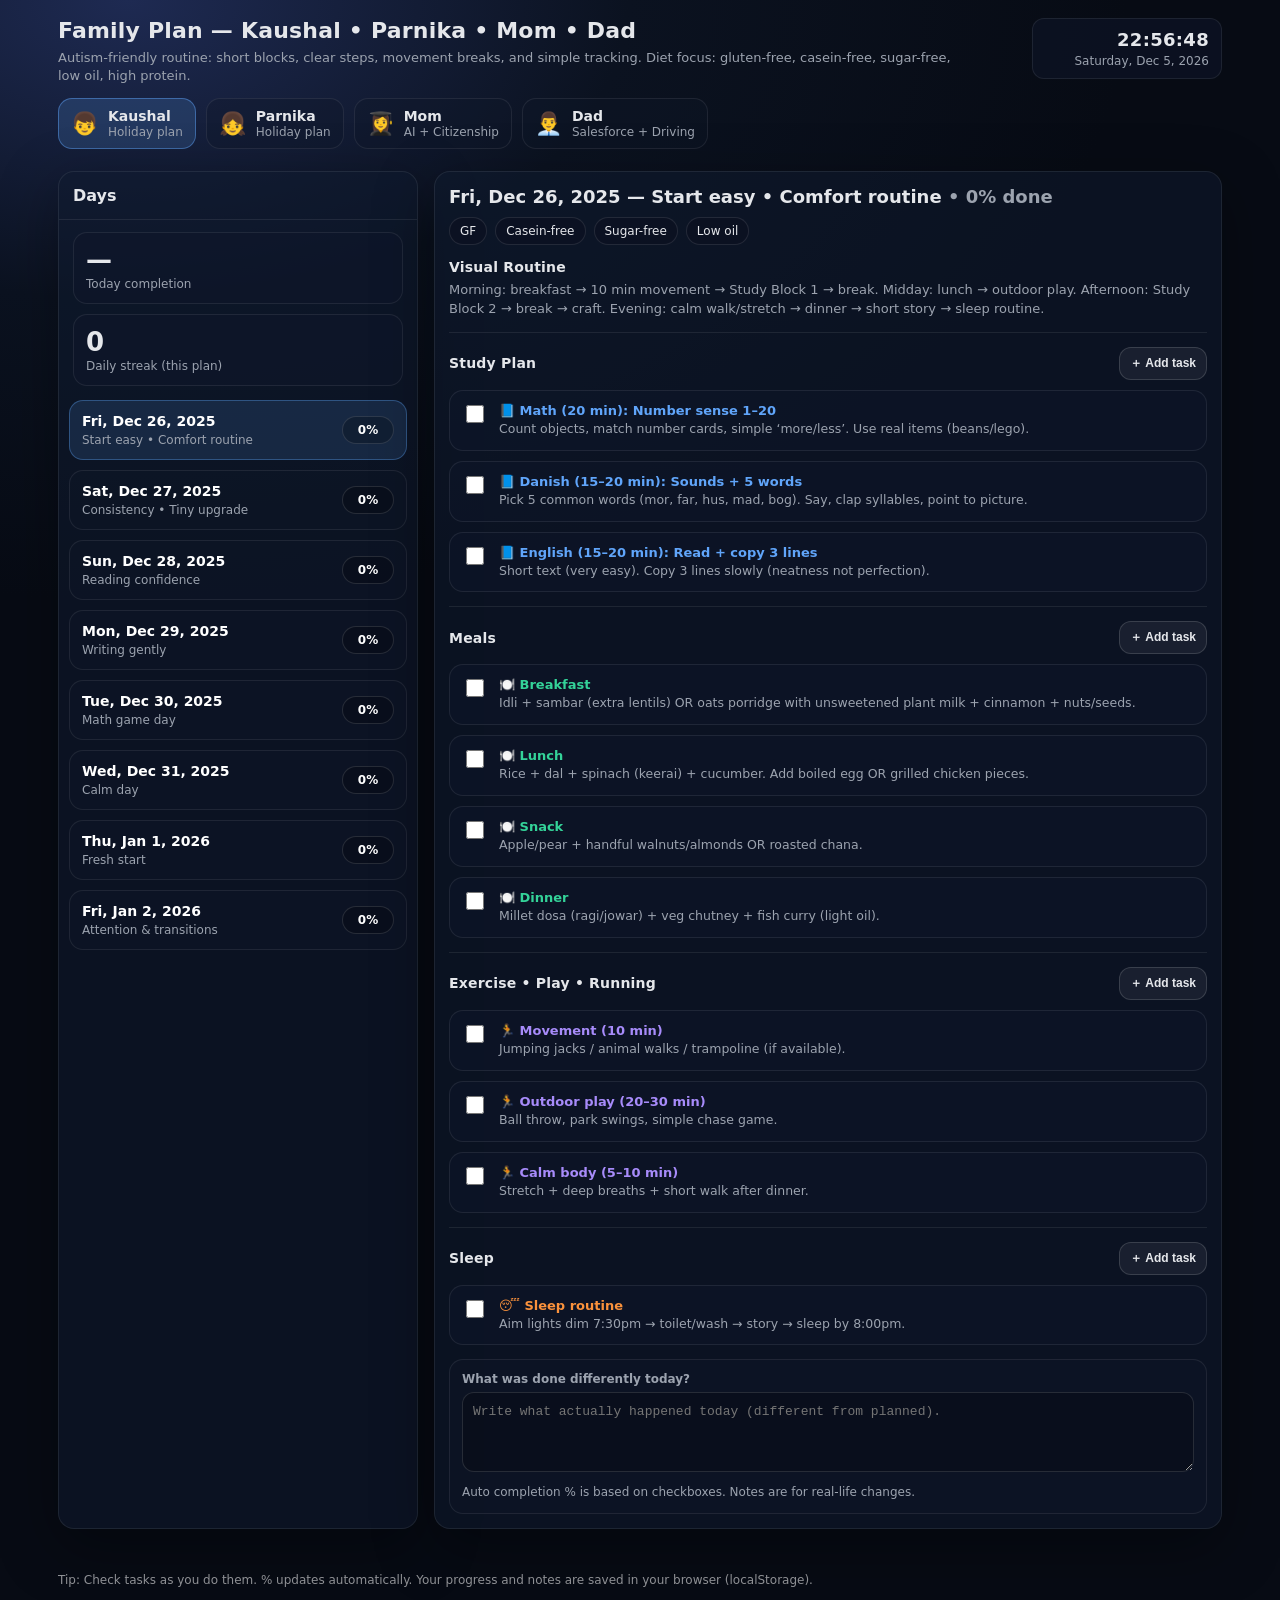
==== commit b00a0bce: "Update index.html" ====
--- a/index.html
+++ b/index.html
@@ -387,7 +387,7 @@
       <div class="titleBlock">
         <h1>Family Plan — Kaushal • Parnika • Mom • Dad</h1>
         <div class="subtitle" id="subtitle">
-          Autism-friendly routine: short blocks, clear steps, movement breaks, and simple tracking. Diet focus: GF/CF/Sugar-free/Low oil + high protein. (Adjust as needed.)
+          Kaushal routine: short blocks, clear steps, movement breaks, and simple tracking. Diet focus: GF/CF/Sugar-free/Low oil + high protein. (Adjust as needed.)
         </div>
       </div>
 
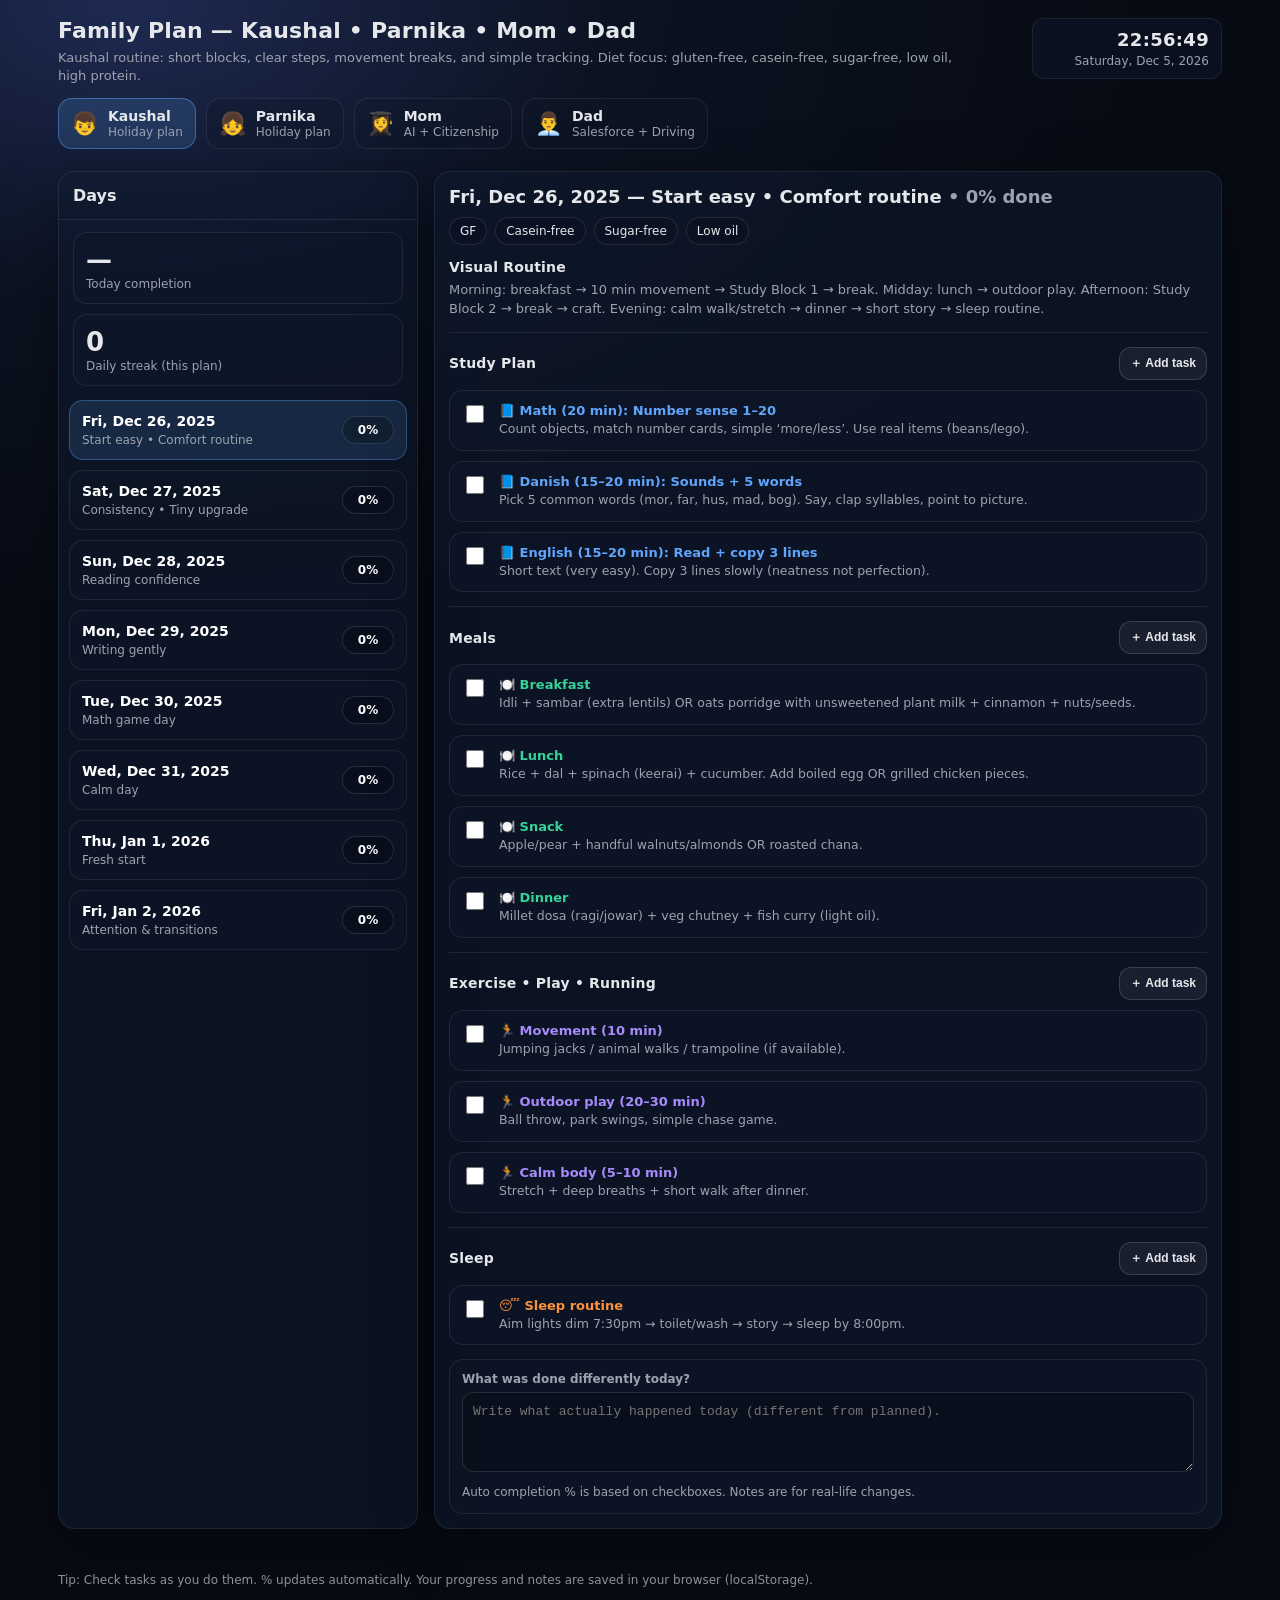
==== commit 0ac7e138: "Update index.html" ====
--- a/index.html
+++ b/index.html
@@ -455,7 +455,7 @@
 const plans = {
   kaushal: {
     header: "Kaushal Max — 10-Day Holiday Plan (Dec 26, 2025 → Jan 4, 2026)",
-    subtitle: "Autism-friendly routine: short blocks, clear steps, movement breaks, and simple tracking. Diet focus: gluten-free, casein-free, sugar-free, low oil, high protein.",
+    subtitle: "Kaushal routine: short blocks, clear steps, movement breaks, and simple tracking. Diet focus: gluten-free, casein-free, sugar-free, low oil, high protein.",
     chips: ["GF", "Casein-free", "Sugar-free", "Low oil"],
     days: [
       {
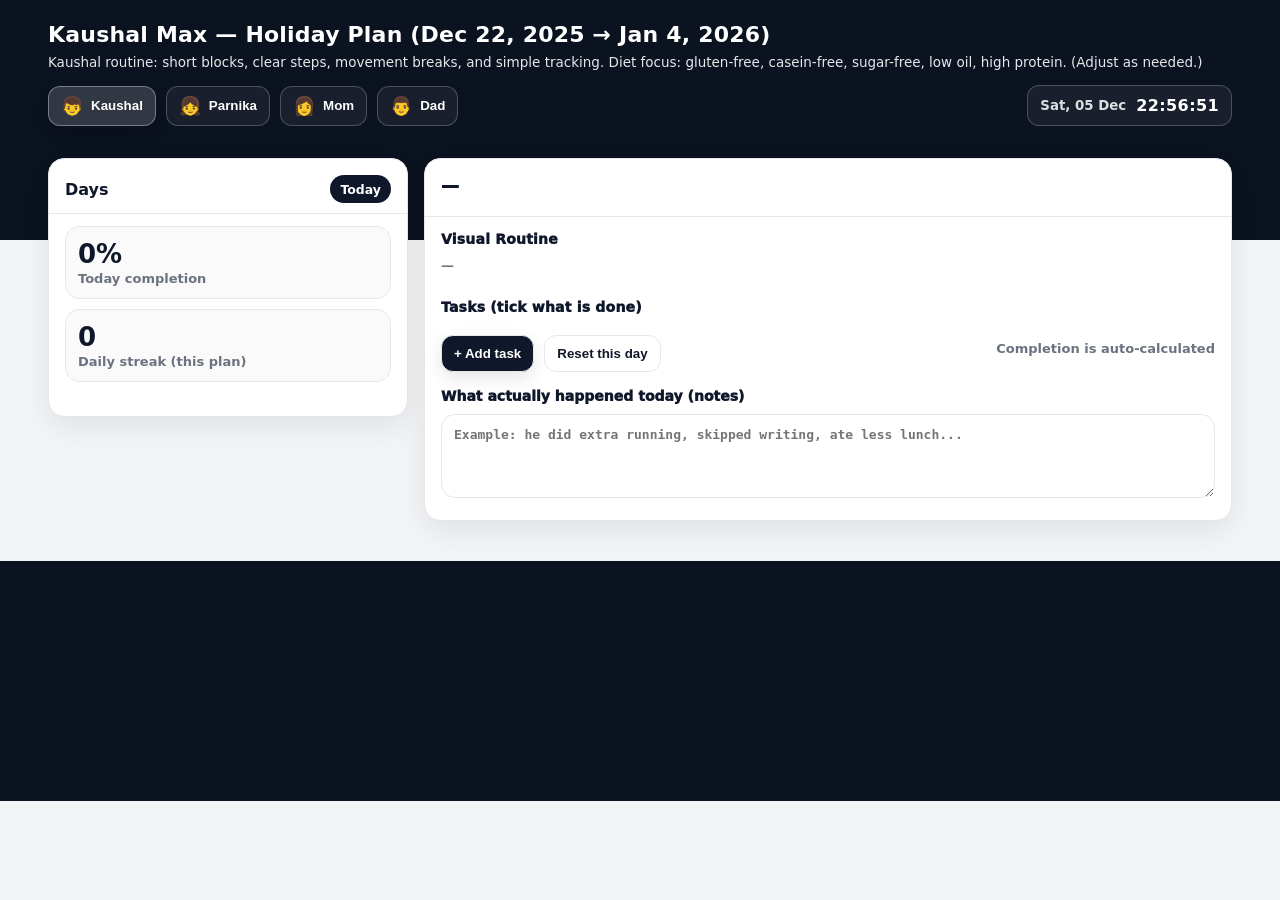
==== commit 409564cf: "Update index.html" ====
--- a/index.html
+++ b/index.html
@@ -1,1144 +1,965 @@
-<!DOCTYPE html>
+<!doctype html>
 <html lang="en">
 <head>
-  <meta charset="UTF-8" />
+  <meta charset="utf-8" />
   <meta name="viewport" content="width=device-width,initial-scale=1" />
-  <title>Family Plan — Kaushal • Parnika • Mom • Dad</title>
+  <title>Family Holiday Planner</title>
   <style>
     :root{
       --bg:#0b1220;
-      --panel:#101a2e;
-      --card:#0f172a;
-      --card2:#111c33;
-      --text:#e5e7eb;
-      --muted:#9ca3af;
-      --line:rgba(255,255,255,0.08);
-
-      --blue:#60a5fa;
-      --green:#34d399;
-      --purple:#a78bfa;
-      --orange:#fb923c;
-      --red:#f87171;
-      --chip:#0b1020;
-      --white: #ffffff;
+      --panel:#ffffff;
+      --muted:#6b7280;
+      --text:#0f172a;
+      --border:#e5e7eb;
+      --chip:#eef2ff;
+      --shadow: 0 10px 30px rgba(2,6,23,.08);
+      --shadow2: 0 6px 18px rgba(2,6,23,.10);
+
+      --study:#2563eb;
+      --food:#16a34a;
+      --move:#7c3aed;
+      --sleep:#f59e0b;
+      --vit:#db2777;
+      --exam:#0ea5e9;
+      --work:#334155;
     }
 
     *{ box-sizing:border-box; }
     body{
       margin:0;
-      font-family: ui-sans-serif, system-ui, -apple-system, Segoe UI, Roboto, Arial, "Noto Sans", "Apple Color Emoji","Segoe UI Emoji";
-      background: radial-gradient(1000px 600px at 10% 0%, #1e2a52 0%, var(--bg) 50%, #070b14 100%);
+      font-family: ui-sans-serif, system-ui, -apple-system, Segoe UI, Roboto, Arial, "Apple Color Emoji","Segoe UI Emoji";
+      background: linear-gradient(180deg, #0b1220, #0b1220 240px, #f3f4f6 240px);
       color: var(--text);
     }
 
+    /* Header */
     .topbar{
-      padding:18px 18px 10px;
-      max-width: 1200px;
-      margin:0 auto;
-    }
-
-    .titleRow{
-      display:flex;
-      gap:12px;
-      align-items:flex-start;
-      justify-content:space-between;
-      flex-wrap:wrap;
-    }
-
-    .titleBlock h1{
+      max-width: 1220px;
+      margin: 0 auto;
+      padding: 22px 18px 16px;
+      color: #fff;
+    }
+    .title{
+      font-size: 22px;
+      font-weight: 800;
+      margin:0 0 6px;
+      letter-spacing:.2px;
+    }
+    .subtitle{
       margin:0;
-      font-size: 22px;
-      font-weight:800;
-      letter-spacing: 0.2px;
-    }
-    .subtitle{
-      margin-top:6px;
-      color: var(--muted);
-      font-size: 13px;
-      line-height: 1.35;
-      max-width: 900px;
-    }
-
-    .clock{
-      display:flex;
-      flex-direction:column;
-      gap:4px;
-      align-items:flex-end;
-      padding:10px 12px;
-      border: 1px solid var(--line);
-      background: rgba(15, 23, 42, 0.55);
-      border-radius: 12px;
-      min-width: 190px;
-    }
-    .clockTime{
-      font-size: 18px;
-      font-weight: 800;
-      letter-spacing: .3px;
-    }
-    .clockDate{
-      font-size: 12px;
-      color: var(--muted);
-    }
-
+      opacity:.9;
+      line-height:1.35;
+      font-size: 13.5px;
+    }
+    .toprow{
+      margin-top: 14px;
+      display:flex;
+      gap: 12px;
+      align-items:center;
+      flex-wrap: wrap;
+    }
+
+    /* Tabs */
     .tabs{
-      margin-top: 14px;
-      display:flex;
-      gap:10px;
-      flex-wrap:wrap;
-    }
-    .tabBtn{
-      border: 1px solid var(--line);
-      background: rgba(15,23,42,0.35);
-      color: var(--text);
+      display:flex;
+      gap: 10px;
+      flex-wrap: wrap;
+    }
+    .tabbtn{
+      border: 1px solid rgba(255,255,255,.22);
+      background: rgba(255,255,255,.06);
+      color:#fff;
       padding: 10px 12px;
-      border-radius: 14px;
-      cursor:pointer;
-      display:flex;
-      align-items:center;
-      gap:10px;
-      transition: .15s ease;
-      user-select:none;
-    }
-    .tabBtn:hover{ transform: translateY(-1px); border-color: rgba(255,255,255,.18); }
-    .tabBtn.active{
-      background: rgba(96,165,250,0.18);
-      border-color: rgba(96,165,250,0.45);
-    }
-    .tabIcon{
-      font-size: 22px;
-      line-height: 1;
-    }
-    .tabText{
-      display:flex;
-      flex-direction:column;
-      line-height:1.05;
-    }
-    .tabText strong{ font-size: 14px; }
-    .tabText span{ font-size: 12px; color: var(--muted); margin-top:2px; }
-
-    .layout{
-      max-width: 1200px;
-      margin: 12px auto 26px;
-      padding: 0 18px 18px;
-      display:grid;
-      grid-template-columns: 360px 1fr;
-      gap:16px;
-    }
-
-    @media (max-width: 980px){
-      .layout{ grid-template-columns: 1fr; }
-      .clock{ align-items:flex-start; }
-    }
-
-    .panel{
-      border: 1px solid var(--line);
-      background: rgba(16,26,46,0.55);
-      border-radius: 16px;
-      overflow:hidden;
-      box-shadow: 0 18px 60px rgba(0,0,0,0.35);
-    }
-
-    .panelHeader{
-      padding: 14px 14px;
-      border-bottom: 1px solid var(--line);
-      display:flex;
-      align-items:center;
-      justify-content:space-between;
-      gap:10px;
-    }
-    .panelHeader h2{
-      margin:0;
-      font-size: 16px;
-      font-weight: 800;
-    }
-
-    .stats{
-      padding: 12px 14px 6px;
-      display:grid;
-      grid-template-columns: 1fr;
-      gap:10px;
-    }
-    .statCard{
-      border: 1px solid var(--line);
-      background: rgba(15,23,42,0.55);
-      border-radius: 14px;
-      padding: 12px;
-    }
-    .statBig{
-      font-size: 26px;
-      font-weight: 900;
-      margin:0;
-    }
-    .statLabel{
-      margin-top:2px;
-      color: var(--muted);
-      font-size: 12px;
-    }
-
-    .daysList{
-      padding: 8px 10px 14px;
-      display:flex;
-      flex-direction:column;
-      gap:10px;
-      max-height: 62vh;
-      overflow:auto;
-    }
-    .dayItem{
-      border: 1px solid var(--line);
-      background: rgba(15,23,42,0.35);
-      border-radius: 14px;
-      padding: 12px;
-      display:flex;
-      justify-content:space-between;
-      gap:12px;
-      cursor:pointer;
-      transition: .12s ease;
-    }
-    .dayItem:hover{ border-color: rgba(255,255,255,.16); transform: translateY(-1px); }
-    .dayItem.active{
-      background: rgba(96,165,250,0.14);
-      border-color: rgba(96,165,250,0.35);
-    }
-    .dayLeft{
-      display:flex;
-      flex-direction:column;
-      gap:4px;
-    }
-    .dayDate{
-      font-weight: 800;
-      font-size: 14px;
-      color: var(--white);
-    }
-    .dayTheme{
-      font-size: 12px;
-      color: var(--muted);
-    }
-    .badge{
-      align-self:center;
-      min-width: 52px;
-      text-align:center;
-      padding: 6px 10px;
-      border-radius: 999px;
-      border: 1px solid rgba(255,255,255,0.12);
-      background: rgba(0,0,0,0.22);
-      font-weight: 900;
-      font-size: 12px;
-      color: var(--white);
-      white-space:nowrap;
-    }
-
-    .detail{
-      padding: 14px;
-    }
-    .detailTitle{
-      display:flex;
-      align-items:flex-start;
-      justify-content:space-between;
-      gap:12px;
-      flex-wrap:wrap;
-    }
-    .detailTitle h3{
-      margin:0;
-      font-size: 18px;
-      font-weight: 900;
-    }
-    .chips{
-      display:flex;
-      gap:8px;
-      flex-wrap:wrap;
-      margin-top:10px;
-    }
-    .chip{
-      border: 1px solid rgba(255,255,255,0.10);
-      background: rgba(11,16,32,0.55);
-      padding: 6px 10px;
-      border-radius: 999px;
-      font-size: 12px;
-      color: var(--text);
-    }
-
-    .section{
-      margin-top:14px;
-      padding-top: 14px;
-      border-top: 1px solid var(--line);
-    }
-    .sectionHead{
-      display:flex;
-      align-items:center;
-      justify-content:space-between;
-      gap:10px;
-      margin-bottom: 8px;
-    }
-    .sectionHead h4{
-      margin:0;
-      font-size: 14px;
-      font-weight: 900;
-      letter-spacing:.2px;
-    }
-    .addBtn{
-      border: 1px solid rgba(255,255,255,0.14);
-      background: rgba(255,255,255,0.06);
-      color: var(--text);
-      padding: 7px 10px;
       border-radius: 12px;
       cursor:pointer;
       font-weight: 700;
-      font-size: 12px;
-    }
-    .addBtn:hover{ border-color: rgba(255,255,255,0.22); transform: translateY(-1px); }
-
-    .routineText{
+      display:flex;
+      gap:8px;
+      align-items:center;
+      transition: .15s ease;
+      user-select:none;
+    }
+    .tabbtn .icon{
+      font-size: 18px;
+      line-height: 1;
+    }
+    .tabbtn.active{
+      background: rgba(255,255,255,.16);
+      border-color: rgba(255,255,255,.35);
+      box-shadow: 0 8px 18px rgba(0,0,0,.18);
+    }
+
+    /* Clock */
+    .clock{
+      margin-left: auto;
+      display:flex;
+      gap:10px;
+      align-items:center;
+      border: 1px solid rgba(255,255,255,.22);
+      background: rgba(255,255,255,.06);
+      padding: 10px 12px;
+      border-radius: 12px;
+      color:#fff;
+      font-weight:800;
+      letter-spacing:.4px;
+    }
+    .clock small{
+      font-weight:700;
+      opacity:.85;
+      letter-spacing:0;
+    }
+
+    /* Layout */
+    .wrap{
+      max-width: 1220px;
+      margin: 0 auto;
+      padding: 16px 18px 40px;
+    }
+
+    .grid{
+      display:grid;
+      grid-template-columns: 360px 1fr;
+      gap: 16px;
+      align-items:start;
+    }
+
+    @media (max-width: 980px){
+      .grid{ grid-template-columns: 1fr; }
+      .clock{ margin-left: 0; }
+    }
+
+    .card{
+      background: var(--panel);
+      border: 1px solid var(--border);
+      border-radius: 16px;
+      box-shadow: var(--shadow);
+      overflow:hidden;
+    }
+
+    /* Left panel */
+    .leftHead{
+      padding: 16px 16px 10px;
+      border-bottom: 1px solid var(--border);
+      display:flex;
+      justify-content: space-between;
+      align-items:center;
+      gap:10px;
+    }
+    .leftHead h3{
+      margin:0;
+      font-size: 16px;
+      font-weight: 900;
+    }
+
+    .stats{
+      padding: 12px 16px;
+      display:grid;
+      grid-template-columns: 1fr;
+      gap: 10px;
+    }
+    .statbox{
+      border: 1px solid var(--border);
+      border-radius: 14px;
+      padding: 12px 12px;
+      background: #fafafa;
+    }
+    .statbox .big{
+      font-size: 26px;
+      font-weight: 900;
+      margin-bottom:2px;
+    }
+    .statbox .small{
+      font-size: 13px;
       color: var(--muted);
+      font-weight: 700;
+    }
+
+    .daylist{
+      padding: 8px 10px 14px;
+      display:flex;
+      flex-direction:column;
+      gap: 10px;
+    }
+    .dayitem{
+      border: 1px solid var(--border);
+      border-radius: 14px;
+      padding: 12px 12px;
+      background: #fff;
+      cursor:pointer;
+      display:flex;
+      justify-content: space-between;
+      gap: 10px;
+      box-shadow: 0 3px 10px rgba(2,6,23,.05);
+      transition: .12s ease;
+    }
+    .dayitem:hover{ transform: translateY(-1px); }
+    .dayitem.active{
+      border-color: #bfd5ff;
+      background: #f3f7ff;
+    }
+    .dayitem .d1{
+      font-weight: 900;
+      margin:0;
+      font-size: 14.5px;
+      line-height: 1.2;
+    }
+    .dayitem .d2{
+      margin: 2px 0 0;
       font-size: 13px;
-      line-height:1.4;
-      margin: 6px 0 0;
-    }
-
-    .taskCard{
-      border: 1px solid var(--line);
-      background: rgba(15,23,42,0.45);
+      color: var(--muted);
+      font-weight: 700;
+    }
+    .pill{
+      height: 28px;
+      min-width: 54px;
+      padding: 0 10px;
+      border-radius: 999px;
+      background: #0f172a;
+      color: #fff;
+      display:flex;
+      align-items:center;
+      justify-content:center;
+      font-weight: 900;
+      font-size: 12.5px;
+      white-space:nowrap;
+    }
+
+    /* Right panel */
+    .rightHead{
+      padding: 16px 16px 12px;
+      border-bottom: 1px solid var(--border);
+    }
+    .rightHead h2{
+      margin:0 0 6px;
+      font-size: 18px;
+      font-weight: 1000;
+      letter-spacing:.2px;
+    }
+    .chips{
+      display:flex;
+      flex-wrap: wrap;
+      gap: 8px;
+      margin-top: 8px;
+    }
+    .chip{
+      border: 1px solid var(--border);
+      background: #fff;
+      padding: 6px 10px;
+      border-radius: 999px;
+      font-size: 12.5px;
+      font-weight: 800;
+      color: #111827;
+    }
+
+    .section{
+      padding: 14px 16px 2px;
+    }
+    .section h4{
+      margin: 0 0 10px;
+      font-size: 14px;
+      font-weight: 1000;
+      letter-spacing:.2px;
+    }
+    .muted{
+      color: var(--muted);
+      font-weight: 700;
+      line-height:1.35;
+      font-size: 13px;
+      margin: 0 0 8px;
+    }
+
+    .taskbox{
+      border: 1px solid var(--border);
+      background: #fff;
       border-radius: 14px;
-      padding: 12px;
-      display:flex;
-      gap:12px;
+      padding: 10px 10px;
+      margin: 8px 0;
+      display:flex;
+      gap: 10px;
       align-items:flex-start;
-      margin-top:10px;
-    }
-
-    .taskCard input[type="checkbox"]{
+    }
+    .taskbox input[type="checkbox"]{
       width: 18px;
       height: 18px;
       margin-top: 2px;
-      accent-color: #60a5fa;
       cursor:pointer;
     }
-
-    .taskMain{
+    .taskmeta{
       flex:1;
-      display:flex;
-      flex-direction:column;
-      gap:3px;
-    }
-    .taskTitle{
+      min-width: 0;
+    }
+    .tasktitle{
+      margin:0;
+      font-weight: 950;
+      font-size: 13.5px;
+    }
+    .taskdesc{
+      margin: 3px 0 0;
+      color: var(--muted);
+      font-weight: 700;
+      font-size: 13px;
+      line-height:1.35;
+      word-wrap: break-word;
+    }
+    .tag{
+      margin-left:auto;
+      font-weight: 1000;
+      font-size: 12px;
+      padding: 6px 10px;
+      border-radius: 999px;
+      border: 1px solid var(--border);
+      background: #f8fafc;
+      white-space:nowrap;
+    }
+
+    /* Color tags */
+    .t-study{ color: var(--study); border-color: rgba(37,99,235,.25); background: rgba(37,99,235,.07); }
+    .t-food{ color: var(--food); border-color: rgba(22,163,74,.25); background: rgba(22,163,74,.07); }
+    .t-move{ color: var(--move); border-color: rgba(124,58,237,.25); background: rgba(124,58,237,.07); }
+    .t-sleep{ color: var(--sleep); border-color: rgba(245,158,11,.25); background: rgba(245,158,11,.09); }
+    .t-vit{ color: var(--vit); border-color: rgba(219,39,119,.25); background: rgba(219,39,119,.07); }
+    .t-exam{ color: var(--exam); border-color: rgba(14,165,233,.25); background: rgba(14,165,233,.07); }
+    .t-work{ color: var(--work); border-color: rgba(51,65,85,.25); background: rgba(51,65,85,.07); }
+
+    /* Notes + add task */
+    .tools{
+      padding: 8px 16px 16px;
+      display:flex;
+      flex-wrap: wrap;
+      gap: 10px;
+      align-items:center;
+    }
+    .btn{
+      border: 1px solid var(--border);
+      background: #0f172a;
+      color: #fff;
+      padding: 10px 12px;
+      border-radius: 12px;
+      cursor:pointer;
       font-weight: 900;
+      box-shadow: var(--shadow2);
+    }
+    .btn.secondary{
+      background: #fff;
+      color: #111827;
+      box-shadow:none;
+    }
+    .btn:active{ transform: translateY(1px); }
+
+    .noteWrap{
+      padding: 0 16px 18px;
+    }
+    textarea{
+      width:100%;
+      min-height: 84px;
+      resize: vertical;
+      border-radius: 14px;
+      border: 1px solid var(--border);
+      padding: 12px;
+      font-weight: 700;
       font-size: 13px;
-      margin:0;
-    }
-    .taskNote{
-      margin:0;
-      color: var(--muted);
-      font-size: 12.5px;
-      line-height: 1.35;
-    }
-
-    .pillStudy{ color: var(--blue); }
-    .pillFood{ color: var(--green); }
-    .pillMove{ color: var(--purple); }
-    .pillSleep{ color: var(--orange); }
-
-    .notesBox{
-      margin-top: 14px;
-      border: 1px solid var(--line);
-      background: rgba(15,23,42,0.40);
-      border-radius: 14px;
-      padding: 12px;
-    }
-    .notesBox label{
-      font-size: 12px;
-      color: var(--muted);
-      display:block;
-      margin-bottom: 6px;
-      font-weight: 700;
-    }
-    textarea{
-      width: 100%;
-      min-height: 80px;
-      resize: vertical;
-      border-radius: 12px;
-      padding: 10px;
-      border: 1px solid rgba(255,255,255,0.12);
-      background: rgba(0,0,0,0.22);
-      color: var(--text);
       outline:none;
-      font-size: 13px;
-      line-height: 1.4;
-    }
-
-    .smallHelp{
-      margin-top: 8px;
-      color: var(--muted);
-      font-size: 12px;
-      line-height: 1.4;
-    }
-
-    .footerHint{
-      max-width: 1200px;
-      margin: 0 auto 22px;
-      padding: 0 18px;
-      color: rgba(255,255,255,0.55);
-      font-size: 12px;
-    }
+    }
+    textarea:focus{ border-color: #bfd5ff; box-shadow: 0 0 0 4px rgba(37,99,235,.10); }
   </style>
 </head>
-
 <body>
+
   <div class="topbar">
-    <div class="titleRow">
-      <div class="titleBlock">
-        <h1>Family Plan — Kaushal • Parnika • Mom • Dad</h1>
-        <div class="subtitle" id="subtitle">
-          Kaushal routine: short blocks, clear steps, movement breaks, and simple tracking. Diet focus: GF/CF/Sugar-free/Low oil + high protein. (Adjust as needed.)
-        </div>
+    <div class="title" id="pageTitle">Family Planner — Holiday Plan (Dec 22, 2025 → Jan 4, 2026)</div>
+    <p class="subtitle" id="pageSub">
+      Kaushal-friendly routine for kids: short blocks, clear steps, movement breaks, simple tracking.
+      Diet focus for Kaushal: gluten-free, casein-free, sugar-free, low oil, high protein.
+    </p>
+
+    <div class="toprow">
+      <div class="tabs">
+        <button class="tabbtn active" data-profile="kaushal"><span class="icon">👦</span> Kaushal</button>
+        <button class="tabbtn" data-profile="parnika"><span class="icon">👧</span> Parnika</button>
+        <button class="tabbtn" data-profile="mom"><span class="icon">👩</span> Mom</button>
+        <button class="tabbtn" data-profile="dad"><span class="icon">👨</span> Dad</button>
       </div>
 
       <div class="clock">
-        <div class="clockTime" id="clockTime">--:--:--</div>
-        <div class="clockDate" id="clockDate">---</div>
-      </div>
-    </div>
-
-    <div class="tabs">
-      <div class="tabBtn active" data-profile="kaushal">
-        <div class="tabIcon">👦</div>
-        <div class="tabText"><strong>Kaushal</strong><span>Holiday plan</span></div>
-      </div>
-      <div class="tabBtn" data-profile="parnika">
-        <div class="tabIcon">👧</div>
-        <div class="tabText"><strong>Parnika</strong><span>Holiday plan</span></div>
-      </div>
-      <div class="tabBtn" data-profile="mom">
-        <div class="tabIcon">👩‍🎓</div>
-        <div class="tabText"><strong>Mom</strong><span>AI + Citizenship</span></div>
-      </div>
-      <div class="tabBtn" data-profile="dad">
-        <div class="tabIcon">👨‍💼</div>
-        <div class="tabText"><strong>Dad</strong><span>Salesforce + Driving</span></div>
+        <small id="clockDate">—</small>
+        <span id="clockTime">—:—:—</span>
       </div>
     </div>
   </div>
 
-  <div class="layout">
-    <!-- LEFT: DAYS -->
-    <div class="panel">
-      <div class="panelHeader">
-        <h2>Days</h2>
+  <div class="wrap">
+    <div class="grid">
+      <!-- LEFT -->
+      <div class="card">
+        <div class="leftHead">
+          <h3>Days</h3>
+          <div class="pill" id="todayPill">Today</div>
+        </div>
+
+        <div class="stats">
+          <div class="statbox">
+            <div class="big" id="todayCompletion">0%</div>
+            <div class="small">Today completion</div>
+          </div>
+          <div class="statbox">
+            <div class="big" id="streak">0</div>
+            <div class="small">Daily streak (this plan)</div>
+          </div>
+        </div>
+
+        <div class="daylist" id="dayList"></div>
       </div>
 
-      <div class="stats">
-        <div class="statCard">
-          <div class="statBig" id="todayCompletion">0%</div>
-          <div class="statLabel">Today completion</div>
+      <!-- RIGHT -->
+      <div class="card">
+        <div class="rightHead">
+          <h2 id="dayTitle">—</h2>
+          <div class="chips" id="chips"></div>
         </div>
-        <div class="statCard">
-          <div class="statBig" id="dailyStreak">0</div>
-          <div class="statLabel">Daily streak (this plan)</div>
+
+        <div class="section">
+          <h4>Visual Routine</h4>
+          <p class="muted" id="visualRoutine">—</p>
+        </div>
+
+        <div class="section">
+          <h4>Tasks (tick what is done)</h4>
+          <div id="tasks"></div>
+        </div>
+
+        <div class="tools">
+          <button class="btn" id="addTaskBtn">+ Add task</button>
+          <button class="btn secondary" id="resetDayBtn">Reset this day</button>
+          <span class="muted" id="autoInfo" style="margin-left:auto;">Completion is auto-calculated</span>
+        </div>
+
+        <div class="noteWrap">
+          <h4 style="margin:0 0 10px;font-size:14px;font-weight:1000;">What actually happened today (notes)</h4>
+          <textarea id="notes" placeholder="Example: he did extra running, skipped writing, ate less lunch..."></textarea>
         </div>
       </div>
-
-      <div class="daysList" id="daysList"></div>
-    </div>
-
-    <!-- RIGHT: DETAILS -->
-    <div class="panel">
-      <div class="detail" id="detail"></div>
     </div>
   </div>
 
-  <div class="footerHint">
-    Tip: Check tasks as you do them. % updates automatically. Your progress and notes are saved in your browser (localStorage).
-  </div>
-
 <script>
-/** =========================
- *  DATA (Plans)
- *  ========================= */
-const plans = {
+/* =========================
+   DATA
+========================= */
+const dateRange = makeDateRange(new Date("2025-12-22"), new Date("2026-01-04")); // ✅ starts Dec 22
+
+function baseVisualRoutineKids(){
+  return "Morning: breakfast → 10 min movement → Study Block 1 → break. " +
+         "Midday: lunch → outdoor play. " +
+         "Afternoon: Study Block 2 → break → craft. " +
+         "Evening: calm walk/stretch → dinner → short story → sleep routine.";
+}
+function baseVisualRoutineMom(){
+  return "Morning: warm water → breakfast + Iron/Vit D → study block → short walk. " +
+         "Afternoon: lunch → AI class/assignments → Danish citizenship reading. " +
+         "Evening: light dinner → flashcards/quiz → plan next day → sleep.";
+}
+function baseVisualRoutineDad(){
+  return "Morning: breakfast → Salesforce study block → short walk. " +
+         "Afternoon: lunch → driving theory practice → practical driving prep (as available). " +
+         "Evening: revise notes → mock test → sleep.";
+}
+
+/* Default tasks per profile/day (you can edit anytime from the UI) */
+const PROFILES = {
   kaushal: {
-    header: "Kaushal Max — 10-Day Holiday Plan (Dec 26, 2025 → Jan 4, 2026)",
-    subtitle: "Kaushal routine: short blocks, clear steps, movement breaks, and simple tracking. Diet focus: gluten-free, casein-free, sugar-free, low oil, high protein.",
+    name: "Kaushal Max",
     chips: ["GF", "Casein-free", "Sugar-free", "Low oil"],
-    days: [
-      {
-        id:"2025-12-26",
-        title:"Fri, Dec 26, 2025 — Start easy • Comfort routine",
-        theme:"Start easy • Comfort routine",
-        routine:"Morning: breakfast → 10 min movement → Study Block 1 → break. Midday: lunch → outdoor play. Afternoon: Study Block 2 → break → craft. Evening: calm walk/stretch → dinner → short story → sleep routine.",
-        sections: {
-          study: [
-            { t:"Math (20 min): Number sense 1–20", n:"Count objects, match number cards, simple ‘more/less’. Use real items (beans/lego)." },
-            { t:"Danish (15–20 min): Sounds + 5 words", n:"Pick 5 common words (mor, far, hus, mad, bog). Say, clap syllables, point to picture." },
-            { t:"English (15–20 min): Read + copy 3 lines", n:"Short text (very easy). Copy 3 lines slowly (neatness not perfection)." },
-          ],
-          meals: [
-            { t:"Breakfast", n:"Idli + sambar (extra lentils) OR oats porridge with unsweetened plant milk + cinnamon + nuts/seeds." },
-            { t:"Lunch", n:"Rice + dal + spinach (keerai) + cucumber. Add boiled egg OR grilled chicken pieces." },
-            { t:"Snack", n:"Apple/pear + handful walnuts/almonds OR roasted chana." },
-            { t:"Dinner", n:"Millet dosa (ragi/jowar) + veg chutney + fish curry (light oil)." },
-          ],
-          move: [
-            { t:"Movement (10 min)", n:"Jumping jacks / animal walks / trampoline (if available)." },
-            { t:"Outdoor play (20–30 min)", n:"Ball throw, park swings, simple chase game." },
-            { t:"Calm body (5–10 min)", n:"Stretch + deep breaths + short walk after dinner." },
-          ],
-          sleep: [
-            { t:"Sleep routine", n:"Aim lights dim 7:30pm → toilet/wash → story → sleep by 8:00pm." },
-          ]
-        }
-      },
-      {
-        id:"2025-12-27",
-        title:"Sat, Dec 27, 2025 — Consistency • Tiny upgrade",
-        theme:"Consistency • Tiny upgrade",
-        routine:"Keep the same structure. Add one small improvement: 5 min longer reading OR 5 extra math questions. Keep calm transitions.",
-        sections: {
-          study: [
-            { t:"Math (20 min): Add/sub within 10", n:"10 quick questions only. Stop at 10." },
-            { t:"Danish (15–20 min): School words", n:"skole, lærer, ven, bog, blyant. Say + point + write 2 words." },
-            { t:"English (15–20 min): Read 5 min + write 1 sentence", n:"One neat sentence is enough." },
-          ],
-          meals: [
-            { t:"Breakfast", n:"Pesarattu (moong dal dosa) + chutney (low oil)." },
-            { t:"Lunch", n:"Rice + dal + mixed veg. Add chicken/fish if possible." },
-            { t:"Snack", n:"Banana/pear + peanut butter (no sugar added) OR nuts." },
-            { t:"Dinner", n:"Ragi roti + veg kurma (light) + boiled egg." },
-          ],
-          move: [
-            { t:"Run/walk (15–20 min)", n:"Short intervals: run 30 sec + walk 60 sec × 8." },
-            { t:"Play (20 min)", n:"Obstacle course at home: pillows, tape line, hop steps." },
-            { t:"Calm body (5 min)", n:"Stretch + ‘wall push’ for sensory calm." },
-          ],
-          sleep: [{ t:"Sleep by 8:00pm", n:"Same routine, same time." }]
-        }
-      },
-      {
-        id:"2025-12-28",
-        title:"Sun, Dec 28, 2025 — Reading confidence",
-        theme:"Reading confidence",
-        routine:"Make reading easy and positive. 2 short reads, lots of praise. Keep movement breaks.",
-        sections: {
-          study: [
-            { t:"Math (20 min): Shapes + patterns", n:"Find shapes around home. Make patterns with blocks (ABAB, AABB)." },
-            { t:"Danish (15–20 min): Picture naming", n:"Name 10 pictures. Ask ‘Hvad er det?’ and answer." },
-            { t:"English (15–20 min): Read together", n:"Read 1 page together + repeat after you." },
-          ],
-          meals: [
-            { t:"Breakfast", n:"Idli / dosa + sambar (extra dal)." },
-            { t:"Lunch", n:"Curd NOT allowed (casein-free). Use coconut yogurt if needed. Rice + dal + veg." },
-            { t:"Snack", n:"Orange/kiwi + roasted chana." },
-            { t:"Dinner", n:"Fish/chicken + vegetables + small rice portion." },
-          ],
-          move: [
-            { t:"Outdoor play (30 min)", n:"Park, swings, gentle running." },
-            { t:"Home movement (10 min)", n:"Dance to 2 songs." },
-          ],
-          sleep: [{ t:"Sleep by 8:00pm", n:"Story + calm breathing 2 minutes." }]
-        }
-      },
-      {
-        id:"2025-12-29",
-        title:"Mon, Dec 29, 2025 — Writing gently",
-        theme:"Writing gently",
-        routine:"Focus on writing without pressure. Short writing + breaks + reward.",
-        sections: {
-          study: [
-            { t:"Math (20 min): Number bonds to 10", n:"Use beads/coins. Make 10 in different ways." },
-            { t:"Danish (15–20 min): Write 3 words", n:"Write slowly. If hard, trace letters." },
-            { t:"English (15–20 min): Copy 1 sentence", n:"Big letters are OK. Just complete it." },
-          ],
-          meals: [
-            { t:"Breakfast", n:"Oats + seeds + berries (no sugar)." },
-            { t:"Lunch", n:"Rice + dal + spinach + egg/chicken." },
-            { t:"Snack", n:"Apple + nuts." },
-            { t:"Dinner", n:"Millet roti + veg + fish/chicken." },
-          ],
-          move: [
-            { t:"Run/walk (15 min)", n:"Same intervals, keep fun." },
-            { t:"Play (20 min)", n:"Ball games, throwing/catching." },
-          ],
-          sleep: [{ t:"Sleep by 8:00pm", n:"Same routine." }]
-        }
-      },
-      {
-        id:"2025-12-30",
-        title:"Tue, Dec 30, 2025 — Math game day",
-        theme:"Math game day",
-        routine:"Make math playful today: dice, cards, quick wins.",
-        sections: {
-          study: [
-            { t:"Math (20 min): Dice addition", n:"Roll 2 dice → add. 10 rounds." },
-            { t:"Danish (15–20 min): Short sentences", n:"‘Jeg kan…’, ‘Jeg vil…’ Say + write 1 sentence." },
-            { t:"English (15–20 min): Sight words", n:"Pick 5 words, read 3 times, write once." },
-          ],
-          meals: [
-            { t:"Breakfast", n:"Pesarattu + tomato chutney." },
-            { t:"Lunch", n:"Rice + dal + veg + boiled egg." },
-            { t:"Snack", n:"Pear + roasted chana." },
-            { t:"Dinner", n:"Chicken/fish curry (light oil) + veg + rice." },
-          ],
-          move: [
-            { t:"Outdoor play (30 min)", n:"Park play + short sprints." },
-            { t:"Calm stretch (5 min)", n:"Hamstring stretch + child pose." },
-          ],
-          sleep: [{ t:"Sleep by 8:00pm", n:"Same routine." }]
-        }
-      },
-      {
-        id:"2025-12-31",
-        title:"Wed, Dec 31, 2025 — Calm day (holiday noise-friendly)",
-        theme:"Calm day",
-        routine:"Keep calm. If fireworks/noise, plan indoor games, headphones, quiet corners.",
-        sections: {
-          study: [
-            { t:"Math (15 min): Review (easy)", n:"Only review. Stop early if tired." },
-            { t:"Danish (15 min): Review 10 words", n:"Flashcards: say + point." },
-            { t:"English (15 min): Read 1 short story", n:"Just enjoy the story." },
-          ],
-          meals: [
-            { t:"Breakfast", n:"Idli + sambar." },
-            { t:"Lunch", n:"Rice + dal + veg." },
-            { t:"Snack", n:"Banana + nuts." },
-            { t:"Dinner", n:"Millet dosa + veg + fish/chicken." },
-          ],
-          move: [
-            { t:"Indoor movement (10–15 min)", n:"Dance, yoga, balloon games." },
-            { t:"Quiet activity (15 min)", n:"Lego, coloring, sensory box." },
-          ],
-          sleep: [{ t:"Early wind-down", n:"Start calm routine earlier if noise." }]
-        }
-      },
-      {
-        id:"2026-01-01",
-        title:"Thu, Jan 1, 2026 — Fresh start • back-to-school prep begins",
-        theme:"Fresh start",
-        routine:"Introduce school-like morning rhythm (wake, wash, dress, breakfast) gently. Prepare bag, clothes, bedtime earlier.",
-        sections: {
-          study: [
-            { t:"Math (20 min): Add/sub mixed within 10", n:"10 quick questions only. Stop at 10." },
-            { t:"Danish (20 min): School words", n:"skole, lærer, ven, bog, blyant. Say + point + write 2 words." },
-            { t:"English (20 min): Reading 5 min + writing 1 sentence", n:"One neat sentence is enough." },
-          ],
-          meals: [
-            { t:"Breakfast", n:"Idli/pesarattu + sambar." },
-            { t:"Lunch", n:"Rice + chicken curry (light) + greens." },
-            { t:"Snack", n:"Pear + roasted chana." },
-            { t:"Dinner", n:"Millet roti + fish/prawns curry + veg." },
-          ],
-          move: [
-            { t:"Morning movement (10 min)", n:"Walk + jumping/skip." },
-            { t:"Outdoor play (30 min)", n:"Park + running game." },
-          ],
-          sleep: [{ t:"Sleep by 8:00pm", n:"School-week rhythm starts." }]
-        }
-      },
-      {
-        id:"2026-01-02",
-        title:"Fri, Jan 2, 2026 — Attention & transitions",
-        theme:"Attention & transitions",
-        routine:"Practice transitions: ‘2 minutes left’ timer → change activity. Reward smooth switching.",
-        sections: {
-          study: [
-            { t:"Math (20 min): Time & days", n:"Yesterday/today/tomorrow + simple clock (hour hand only)." },
-            { t:"Danish (15–20 min): Simple Q&A", n:"‘Hvad hedder du?’, ‘Hvor bor du?’ practice." },
-            { t:"English (15–20 min): Read + 3 words writing", n:"Write 3 words only." },
-          ],
-          meals: [
-            { t:"Breakfast", n:"Oats + seeds + fruit (no sugar)." },
-            { t:"Lunch", n:"Rice + dal + veg + egg/chicken." },
-            { t:"Snack", n:"Apple + nuts." },
-            { t:"Dinner", n:"Ragi roti + veg + fish/chicken." },
-          ],
-          move: [
-            { t:"Run/walk (15–20 min)", n:"Intervals. End with calm walk." },
-            { t:"Play (20 min)", n:"Ball + simple rules." },
-          ],
-          sleep: [{ t:"Sleep by 8:00pm", n:"Same routine." }]
-        }
-      },
-      {
-        id:"2026-01-03",
-        title:"Sat, Jan 3, 2026 — Confidence build",
-        theme:"Confidence build",
-        routine:"Let him choose 1 activity. Keep tasks short and success-based.",
-        sections: {
-          study: [
-            { t:"Math (20 min): Review + 5 new", n:"Review easy + add 5 new questions." },
-            { t:"Danish (15–20 min): Flashcards", n:"10 cards. Say + clap syllables." },
-            { t:"English (15–20 min): Read aloud together", n:"You read 1 line, he repeats." },
-          ],
-          meals: [
-            { t:"Breakfast", n:"Pesarattu + chutney." },
-            { t:"Lunch", n:"Rice + fish/chicken + veg." },
-            { t:"Snack", n:"Orange/kiwi + nuts." },
-            { t:"Dinner", n:"Millet dosa + veg curry." },
-          ],
-          move: [
-            { t:"Outdoor play (30 min)", n:"Park + running." },
-            { t:"Calm stretch (5–10 min)", n:"Stretch + deep breathing." },
-          ],
-          sleep: [{ t:"Sleep by 8:00pm", n:"Same routine." }]
-        }
-      },
-      {
-        id:"2026-01-04",
-        title:"Sun, Jan 4, 2026 — Ready for school tomorrow",
-        theme:"Ready for school",
-        routine:"Keep it light. Pack bag, prepare clothes, early calm evening.",
-        sections: {
-          study: [
-            { t:"Math (15–20 min): Review only", n:"Only review. No new topics." },
-            { t:"Danish (15 min): Review 10 words", n:"Flashcards + 2 words writing." },
-            { t:"English (15 min): Read 1 short story", n:"Comfort reading." },
-          ],
-          meals: [
-            { t:"Breakfast", n:"Idli + sambar." },
-            { t:"Lunch", n:"Rice + dal + veg + chicken/fish." },
-            { t:"Snack", n:"Pear + roasted chana." },
-            { t:"Dinner", n:"Light dinner: veg soup + egg/chicken pieces." },
-          ],
-          move: [
-            { t:"Walk (20 min)", n:"Relaxing family walk." },
-            { t:"Pack & prep", n:"Prepare school items calmly." },
-          ],
-          sleep: [{ t:"Sleep by 8:00pm", n:"Early wind-down." }]
-        }
-      },
-    ]
+    visual: baseVisualRoutineKids(),
+    daySubtitleByIndex: (i) => {
+      const map = [
+        "Start easy • Comfort routine",
+        "Consistency • Tiny upgrade",
+        "Reading confidence",
+        "Writing gently",
+        "Math game day",
+        "Calm day (holiday noise-friendly)",
+        "Fresh start • back-to-school prep begins",
+        "Attention & transitions",
+        "Outdoor practice",
+        "Review + reward",
+        "Routine like school",
+        "Sleep routine strong",
+        "Check independence skills",
+        "Final review before school"
+      ];
+      return map[i] || "Daily routine";
+    },
+    tasksByIndex: (i) => ([
+      task("study", "Math (20 min)", kaushalMath(i)),
+      task("study", "Danish (15–20 min)", kaushalDanish(i)),
+      task("study", "English (15–20 min)", kaushalEnglish(i)),
+      task("food", "Breakfast", "Idli/pesarattu + sambar (extra lentils) OR oats porridge with unsweetened plant milk + nuts/seeds."),
+      task("food", "Lunch", "Rice + dal + spinach/keerai + cucumber. Add boiled egg OR grilled chicken pieces."),
+      task("food", "Snack", "Apple/pear + handful almonds/walnuts OR roasted chana."),
+      task("food", "Dinner", "Millet dosa/roti + veg + fish/prawns curry (light oil) OR chicken curry (light oil)."),
+      task("move", "Exercise / Play / Running", "10–20 min run/walk + 20–30 min play (ball, scooter, park)."),
+      task("sleep", "Sleep routine", "Bath + calm lights + story. Sleep by 8:00 pm.")
+    ])
   },
 
   parnika: {
-    header: "Parnika — Holiday Plan (same dates) + Online School (4:30pm–7:30pm)",
-    subtitle: "3.9 years: play-based learning, simple routines, healthy food, early sleep. Keep activities short and fun.",
-    chips: ["Play-based", "Healthy", "Early sleep"],
-    days: [
-      ...["2025-12-26","2025-12-27","2025-12-28","2025-12-29","2025-12-30","2025-12-31","2026-01-01","2026-01-02","2026-01-03","2026-01-04"].map((id,idx)=>({
-        id,
-        title: ([
-          "Fri, Dec 26, 2025","Sat, Dec 27, 2025","Sun, Dec 28, 2025","Mon, Dec 29, 2025","Tue, Dec 30, 2025",
-          "Wed, Dec 31, 2025","Thu, Jan 1, 2026","Fri, Jan 2, 2026","Sat, Jan 3, 2026","Sun, Jan 4, 2026"
-        ][idx]) + " — Parnika routine",
-        theme:"Play + healthy routine",
-        routine:"Morning: breakfast → outdoor play. Midday: lunch → nap/quiet time. Afternoon: crafts + movement. 4:30pm–7:30pm: online school. Evening: dinner → story → sleep by 8:00pm.",
-        sections:{
-          study:[
-            { t:"Play learning (10–15 min): Colors/shapes", n:"Sort toys by color, match shapes, simple puzzles." },
-            { t:"Story time (10 min)", n:"Read 1 small book. Ask 2 easy questions." },
-            { t:"Online school (4:30–7:30 pm)", n:"Help with water/snack break if allowed. Keep calm after class." },
-          ],
-          meals:[
-            { t:"Breakfast", n:"Egg/banana pancake (no sugar) OR oats + fruit." },
-            { t:"Lunch", n:"Rice + dal + veg OR small chicken/fish + veg." },
-            { t:"Snack", n:"Fruit + nuts (if safe) OR roasted chana (small)." },
-            { t:"Dinner", n:"Light dinner: veg + protein (egg/chicken/fish)." },
-          ],
-          move:[
-            { t:"Outdoor play (30 min)", n:"Park, swing, running games with Kaushal." },
-            { t:"Music & movement (10 min)", n:"Dance to 2 songs." },
-            { t:"Calm-down (5 min)", n:"Stretch + deep breaths before sleep." },
-          ],
-          sleep:[
-            { t:"Sleep by 8:00pm", n:"Same bedtime every day. Dim lights after 7:30pm." }
-          ]
-        }
-      }))
-    ]
+    name: "Parnika (3.9 yrs)",
+    chips: ["Healthy", "Early sleep", "Play-based learning"],
+    visual: "Morning: breakfast → outdoor play → learning through play. " +
+            "Afternoon: nap/rest → craft/drawing → family play. " +
+            "Evening: online school 4:30–7:30 pm → dinner → sleep routine (8:00 pm).",
+    daySubtitleByIndex: (i) => {
+      const map = [
+        "Easy start",
+        "Shapes & colors",
+        "Counting fun",
+        "Story day",
+        "Music + movement",
+        "Craft day",
+        "Fresh start",
+        "Puzzle day",
+        "Outdoor focus",
+        "Family games",
+        "Routine like school",
+        "Alphabet play",
+        "Independence skills",
+        "Final review"
+      ];
+      return map[i] || "Daily routine";
+    },
+    tasksByIndex: (i) => ([
+      task("study", "Play learning (15–20 min)", parnikaLearning(i)),
+      task("study", "Story time (10–15 min)", "Read 1 short story. Ask 2 simple questions (Who? What?)."),
+      task("study", "Online school (4:30–7:30 pm)", "Keep water ready. Small break if needed."),
+      task("food", "Breakfast", "Egg/banana/fruit + dosa/idli (low oil) or oatmeal."),
+      task("food", "Lunch", "Rice + dal + veg OR chicken/fish (small) + veg."),
+      task("food", "Snack", "Fruit + nuts (age-safe) / yogurt alternative (casein-free if needed)."),
+      task("food", "Dinner", "Light dinner before/after class as suitable (veg + protein)."),
+      task("move", "Exercise / Play", "Play + running games 20–30 min (with Kaushal if possible)."),
+      task("sleep", "Sleep routine", "Sleep by 8:00 pm (lights low, quiet).")
+    ])
   },
 
   mom: {
-    header: "Mom — Masters AI + Danish Citizenship Exam (Goal: May 2026) + Health",
-    subtitle: "Daily focus: AI classes/assignments + citizenship chapters. Health: anemia → iron-rich + high protein + daily Iron & Vitamin D.",
-    chips: ["AI study", "Citizenship", "Iron", "Vitamin D"],
-    days: [
-      ...["2025-12-26","2025-12-27","2025-12-28","2025-12-29","2025-12-30","2025-12-31","2026-01-01","2026-01-02","2026-01-03","2026-01-04"].map((id,idx)=>({
-        id,
-        title: ([
-          "Fri, Dec 26, 2025","Sat, Dec 27, 2025","Sun, Dec 28, 2025","Mon, Dec 29, 2025","Tue, Dec 30, 2025",
-          "Wed, Dec 31, 2025","Thu, Jan 1, 2026","Fri, Jan 2, 2026","Sat, Jan 3, 2026","Sun, Jan 4, 2026"
-        ][idx]) + " — Mom routine",
-        theme:"AI + Citizenship + Health",
-        routine:"Plan blocks: (1) AI class/reading (2) Assignments (3) Citizenship reading + flashcards (4) Short walk. Keep it realistic (short blocks).",
-        sections:{
-          study:[
-            { t:"AI Study (60–90 min)", n:"Lecture / reading. Note key points + 3 questions." },
-            { t:"AI Assignment (45–60 min)", n:"Work on 1 small deliverable. Stop when done." },
-            { t:"Citizenship (45–60 min): Chapter reading", n:"Read 8–12 pages + write 5 bullet summary + 10 flashcards." },
-            { t:"Practice quiz (10–15 min)", n:"Answer 10 questions from notes/flashcards." },
-          ],
-          meals:[
-            { t:"Iron + Protein Breakfast", n:"Eggs / tofu scramble + spinach OR oats + pumpkin seeds + berries. Add vitamin-C fruit (orange/kiwi) for iron absorption." },
-            { t:"Iron-rich Lunch", n:"Lentils/beans + leafy greens (spinach/kale) + chicken/fish. Use lemon (vit C)." },
-            { t:"Snack", n:"Nuts + fruit OR hummus + veggies. (Avoid tea/coffee right after iron meals.)" },
-            { t:"High-protein Dinner", n:"Fish/chicken + vegetables + quinoa/rice. Add beetroot/greens sometimes." },
-            { t:"Daily supplements", n:"✅ Iron + ✅ Vitamin D (set reminder). If iron upsets stomach, take with food." },
-          ],
-          move:[
-            { t:"Walk (20–30 min)", n:"Easy walk after lunch or dinner." },
-            { t:"Stretch (5–10 min)", n:"Neck/shoulders/back stretches (study-friendly)." },
-          ],
-          sleep:[
-            { t:"Sleep routine", n:"Aim consistent bedtime. Reduce screen 30 min before sleep." }
-          ]
-        }
-      }))
-    ]
+    name: "Mom",
+    chips: ["Masters AI", "Citizenship May 2026", "Iron + Vit D daily"],
+    visual: baseVisualRoutineMom(),
+    daySubtitleByIndex: (i) => "Study + health plan",
+    tasksByIndex: (i) => ([
+      task("vit", "Vitamins", "Iron + Vitamin D daily (set reminder). If iron upsets stomach, take after food."),
+      task("food", "Iron + high-protein Breakfast", "Options: eggs + spinach OR lentil dosa + sambar + lemon. Add fruit."),
+      task("food", "Iron-rich Lunch", "Dal + greens (spinach/keerai) + beans/chickpeas + salad. Add vitamin C (lemon/guava/orange) to improve iron absorption."),
+      task("food", "High-protein Dinner", "Fish/chicken/tofu + vegetables + millets. Low oil."),
+      task("work", "Masters AI class / learning", "60–90 min focused block (watch class / notes)."),
+      task("work", "AI assignment / practice", "45–60 min (small deliverable)."),
+      task("exam", "Citizenship reading (chapters)", momChapterTask(i)),
+      task("exam", "Flashcards / quiz", "15–20 min quick review (daily)."),
+      task("move", "Walk / stretch", "15–25 min walk or yoga (helps energy)."),
+      task("sleep", "Sleep", "Target consistent sleep time.")
+    ])
   },
 
   dad: {
-    header: "Dad — Salesforce Exam (Jan 4) + Danish Driving License (Goal: Feb)",
-    subtitle: "Daily focus: Salesforce revision until Jan 4, then driving theory/practical. Keep daily practice steady.",
-    chips: ["Salesforce", "Driving Theory", "Driving Practice"],
-    days: [
-      ...["2025-12-26","2025-12-27","2025-12-28","2025-12-29","2025-12-30","2025-12-31","2026-01-01","2026-01-02","2026-01-03","2026-01-04"].map((id,idx)=>({
-        id,
-        title: ([
-          "Fri, Dec 26, 2025","Sat, Dec 27, 2025","Sun, Dec 28, 2025","Mon, Dec 29, 2025","Tue, Dec 30, 2025",
-          "Wed, Dec 31, 2025","Thu, Jan 1, 2026","Fri, Jan 2, 2026","Sat, Jan 3, 2026","Sun, Jan 4, 2026"
-        ][idx]) + " — Dad routine",
-        theme:"Salesforce + Driving",
-        routine:"Until Jan 4: Salesforce focus daily. Add small driving theory block. After Jan 4: increase driving theory + practical sessions to finish by February.",
-        sections:{
-          study:[
-            { t:"Salesforce (60–120 min)", n:"Revision + 30 practice questions. Review wrong answers." },
-            { t:"Salesforce mock (20–30 min)", n:"Timed mini test. Track score." },
-            { t:"Driving theory (30–45 min)", n:"Read 1 topic + do 20 practice questions." },
-            { t:"Driving practical prep (10 min)", n:"Watch 1 short lesson video OR review mistakes list." },
-          ],
-          meals:[
-            { t:"Hydration", n:"Water + no heavy meals before long study blocks." },
-            { t:"Simple balanced meals", n:"Protein + veg + carbs (keep energy stable)." },
-          ],
-          move:[
-            { t:"Walk (15–20 min)", n:"Short walk to reset mind." },
-            { t:"Stretch (5 min)", n:"Back/neck stretches." },
-          ],
-          sleep:[
-            { t:"Sleep", n:"Keep minimum 7 hours when possible." }
-          ]
-        }
-      }))
-    ]
+    name: "Dad",
+    chips: ["Salesforce exam Jan 4", "Driving license by Feb"],
+    visual: baseVisualRoutineDad(),
+    daySubtitleByIndex: (i) => "Exam prep + driving plan",
+    tasksByIndex: (i) => ([
+      task("exam", "Salesforce study", salesforceTask(i)),
+      task("exam", "Salesforce mock questions", "20–30 min practice questions + review mistakes."),
+      task("exam", "Driving theory (Danish)", drivingTheoryTask(i)),
+      task("move", "Short exercise", "10–20 min walk/run/stretch."),
+      task("food", "Healthy meals", "Protein + vegetables + water (avoid heavy sugar)."),
+      task("sleep", "Sleep", "Consistent bedtime helps focus.")
+    ])
   }
 };
 
-/** =========================
- *  STATE + STORAGE
- *  ========================= */
+function kaushalMath(i){
+  const list = [
+    "Number sense 1–20: count objects, match cards, 'more/less'.",
+    "Add/sub within 10: 10 quick questions only. Stop at 10.",
+    "Shapes + patterns: draw/circle shapes, continue pattern.",
+    "Write numbers 1–20: trace then write 5 numbers.",
+    "Math game: dice + add, lego counting.",
+    "Money play: coins counting (simple).",
+    "Time basics: morning/afternoon/evening pictures.",
+    "Add/sub mixed within 10, use objects.",
+    "Simple word problems: 3 only (very easy).",
+    "Review: favourite 2 activities."
+  ];
+  return list[i % list.length];
+}
+function kaushalDanish(i){
+  const list = [
+    "Sounds + 5 words: mor, far, hus, mad, bog. Say + point + write 2.",
+    "School words: skole, lærer, ven, blyant. Say + point + write 2.",
+    "Colors: rød, blå, gul, grøn. Match to objects.",
+    "Numbers: en–ti. Clap syllables.",
+    "Daily routine words: spise, sove, lege, gå.",
+    "2 short sentences speaking practice (very simple).",
+    "Flashcards: 10 cards.",
+    "Picture naming: 10 items around home.",
+    "Review words: pick 10 favourites.",
+    "Mini quiz: match word to picture."
+  ];
+  return list[i % list.length];
+}
+function kaushalEnglish(i){
+  const list = [
+    "Read short text + copy 3 lines (neatness not perfection).",
+    "Reading fluency 5 min + write 1 sentence.",
+    "Sight words: 10 words. Circle them.",
+    "Write 3 words + draw picture.",
+    "Read aloud 5 min + answer 2 questions.",
+    "Spelling: 5 simple words.",
+    "Write 2 sentences with help.",
+    "Story + retell 3 points.",
+    "Handwriting practice: 1 page (short).",
+    "Review + reward."
+  ];
+  return list[i % list.length];
+}
+function parnikaLearning(i){
+  const list = [
+    "Shapes + colors (match & name).",
+    "Counting 1–10 with toys.",
+    "Alphabet song + 5 letters.",
+    "Draw & color (stay in lines gently).",
+    "Puzzle + naming objects.",
+    "Play kitchen: name foods.",
+    "Rhymes + clapping.",
+    "Matching cards (animals/vehicles).",
+    "Outdoor: name things you see.",
+    "Review favourites."
+  ];
+  return list[i % list.length];
+}
+function momChapterTask(i){
+  // gentle daily target — you can edit anytime
+  return "Citizenship: Read 6–8 pages + write 5 bullet notes (Chapter progress).";
+}
+function salesforceTask(i){
+  const d = dateRange[i];
+  const iso = toISO(d);
+  // Stronger focus until Jan 4
+  if (iso <= "2026-01-04") return "60–90 min revision (focus weak topics) + notes.";
+  return "45–60 min weekly maintenance.";
+}
+function drivingTheoryTask(i){
+  return "30–45 min driving theory: signs + rules + mini test.";
+}
+
+/* =========================
+   HELPERS
+========================= */
+function task(type, title, desc){
+  return { id: cryptoId(), type, title, desc, done:false };
+}
+function cryptoId(){
+  return "t_" + Math.random().toString(16).slice(2) + Date.now().toString(16);
+}
+function makeDateRange(start, end){
+  const out = [];
+  const d = new Date(start);
+  while (d <= end){
+    out.push(new Date(d));
+    d.setDate(d.getDate()+1);
+  }
+  return out;
+}
+function fmtDay(d){
+  return d.toLocaleDateString("en-US", { weekday:"short", month:"short", day:"numeric", year:"numeric" });
+}
+function toISO(d){
+  return d.toISOString().slice(0,10);
+}
+function niceShort(d){
+  return d.toLocaleDateString("en-US", { weekday:"short", month:"short", day:"numeric" });
+}
+function typeTag(type){
+  const map = {
+    study: ["Study", "t-study"],
+    food: ["Meals", "t-food"],
+    move: ["Exercise", "t-move"],
+    sleep:["Sleep", "t-sleep"],
+    vit:  ["Vitamins", "t-vit"],
+    exam: ["Exam", "t-exam"],
+    work: ["Work", "t-work"]
+  };
+  return map[type] || ["Task", ""];
+}
+function safeJsonParse(s, fallback){
+  try{ return JSON.parse(s); }catch(e){ return fallback; }
+}
+
+/* =========================
+   STATE (localStorage)
+========================= */
+const LS_KEY = "familyPlanner_v2";
+let store = safeJsonParse(localStorage.getItem(LS_KEY), {});
+// store shape: store[profile][iso] = { tasks:[...], notes:"..." }
+
+function ensureDay(profile, iso, dayIndex){
+  store[profile] = store[profile] || {};
+  if (!store[profile][iso]){
+    // create from defaults
+    store[profile][iso] = {
+      tasks: PROFILES[profile].tasksByIndex(dayIndex),
+      notes: ""
+    };
+    saveStore();
+  }
+}
+function saveStore(){
+  localStorage.setItem(LS_KEY, JSON.stringify(store));
+}
+
+/* =========================
+   UI LOGIC
+========================= */
 let currentProfile = "kaushal";
-let currentDayId = plans[currentProfile].days[0].id;
-
-function storageKey(profile){ return `familyPlan_v2_${profile}`; }
-
-function loadProfileState(profile){
-  const raw = localStorage.getItem(storageKey(profile));
-  if(!raw) return {};
-  try { return JSON.parse(raw); } catch(e){ return {}; }
-}
-
-function saveProfileState(profile, state){
-  localStorage.setItem(storageKey(profile), JSON.stringify(state));
-}
-
-function getDayState(profile, dayId){
-  const state = loadProfileState(profile);
-  return state[dayId] || { checks:{}, notes:"" };
-}
-
-function setDayState(profile, dayId, dayState){
-  const state = loadProfileState(profile);
-  state[dayId] = dayState;
-  saveProfileState(profile, state);
-}
-
-/** =========================
- *  HELPERS
- *  ========================= */
-function fmtPrettyDate(dateStr){
-  // expects YYYY-MM-DD
-  const d = new Date(dateStr + "T00:00:00");
-  return d.toLocaleDateString(undefined, { weekday:"short", year:"numeric", month:"short", day:"numeric" });
-}
-
-function computeCompletionForDay(profile, day){
-  const ds = getDayState(profile, day.id);
-  const allTasks = flattenTasks(day);
-  const total = allTasks.length;
-  if(total === 0) return 0;
-  const done = allTasks.filter(task => ds.checks[task.key] === true).length;
-  return Math.round((done/total) * 100);
-}
-
-function flattenTasks(day){
-  const out = [];
-  const sections = day.sections || {};
-  Object.keys(sections).forEach(sec=>{
-    sections[sec].forEach((task, idx)=>{
-      out.push({
-        sec,
-        idx,
-        t: task.t,
-        n: task.n,
-        key: `${sec}_${idx}`
-      });
-    });
+let currentDayIndex = 0;
+
+const dayListEl = document.getElementById("dayList");
+const dayTitleEl = document.getElementById("dayTitle");
+const chipsEl = document.getElementById("chips");
+const visualEl = document.getElementById("visualRoutine");
+const tasksEl = document.getElementById("tasks");
+const notesEl = document.getElementById("notes");
+const todayCompletionEl = document.getElementById("todayCompletion");
+const streakEl = document.getElementById("streak");
+const pageTitleEl = document.getElementById("pageTitle");
+const pageSubEl = document.getElementById("pageSub");
+
+function setProfile(p){
+  currentProfile = p;
+
+  // header
+  if (p === "kaushal"){
+    pageTitleEl.textContent = "Kaushal Max — Holiday Plan (Dec 22, 2025 → Jan 4, 2026)";
+    pageSubEl.textContent = "Kaushal routine: short blocks, clear steps, movement breaks, and simple tracking. Diet focus: gluten-free, casein-free, sugar-free, low oil, high protein. (Adjust as needed.)";
+  } else if (p === "parnika"){
+    pageTitleEl.textContent = "Parnika — Holiday Plan (Dec 22, 2025 → Jan 4, 2026)";
+    pageSubEl.textContent = "Play-based learning + online school 4:30–7:30 pm. Sleep by 8:00 pm. Keep it simple and consistent.";
+  } else if (p === "mom"){
+    pageTitleEl.textContent = "Mom — Study + Health Plan (Dec 22, 2025 → Jan 4, 2026)";
+    pageSubEl.textContent = "Masters AI daily + Citizenship exam prep (May 2026). Iron-rich diet for anemia + Vitamin D daily. Gentle exercise + consistent sleep.";
+  } else if (p === "dad"){
+    pageTitleEl.textContent = "Dad — Exam + Driving Plan (Dec 22, 2025 → Jan 4, 2026)";
+    pageSubEl.textContent = "Salesforce exam by Jan 4 + Danish driving license target by Feb. Daily theory + practice + good sleep.";
+  }
+
+  // default day: today if in range else first day
+  const todayIso = toISO(new Date());
+  const idx = dateRange.findIndex(d => toISO(d) === todayIso);
+  currentDayIndex = (idx >= 0) ? idx : 0;
+
+  renderDayList();
+  renderRight();
+  updateStats();
+}
+
+function renderDayList(){
+  dayListEl.innerHTML = "";
+  dateRange.forEach((d, i) => {
+    const iso = toISO(d);
+    ensureDay(currentProfile, iso, i);
+
+    const subtitle = PROFILES[currentProfile].daySubtitleByIndex(i);
+    const pct = calcCompletion(currentProfile, iso);
+
+    const item = document.createElement("div");
+    item.className = "dayitem" + (i === currentDayIndex ? " active" : "");
+    item.onclick = () => {
+      currentDayIndex = i;
+      renderDayList();
+      renderRight();
+      updateStats();
+    };
+
+    const left = document.createElement("div");
+    const p1 = document.createElement("p");
+    p1.className = "d1";
+    p1.textContent = fmtDay(d);
+    const p2 = document.createElement("p");
+    p2.className = "d2";
+    p2.textContent = subtitle;
+
+    left.appendChild(p1); left.appendChild(p2);
+
+    const pill = document.createElement("div");
+    pill.className = "pill";
+    pill.textContent = pct + "%";
+
+    item.appendChild(left);
+    item.appendChild(pill);
+    dayListEl.appendChild(item);
   });
-  return out;
-}
-
-function computeTodayCompletion(profile){
-  const today = new Date();
-  const todayId = today.toISOString().slice(0,10);
-  const day = plans[profile].days.find(d=>d.id === todayId);
-  if(!day) return null;
-  return computeCompletionForDay(profile, day);
-}
-
-function computeStreak(profile){
-  // streak: consecutive days in plan (ending today) with >= 60% completion
-  const today = new Date();
-  const todayId = today.toISOString().slice(0,10);
-  const planDays = plans[profile].days.map(d=>d.id);
-  const todayIndex = planDays.indexOf(todayId);
-  if(todayIndex === -1) return 0;
-
+}
+
+function renderRight(){
+  const d = dateRange[currentDayIndex];
+  const iso = toISO(d);
+  ensureDay(currentProfile, iso, currentDayIndex);
+
+  const profile = PROFILES[currentProfile];
+  const subtitle = profile.daySubtitleByIndex(currentDayIndex);
+
+  dayTitleEl.textContent = `${fmtDay(d)} — ${subtitle}`;
+
+  // chips
+  chipsEl.innerHTML = "";
+  profile.chips.forEach(c => {
+    const chip = document.createElement("div");
+    chip.className = "chip";
+    chip.textContent = c;
+    chipsEl.appendChild(chip);
+  });
+
+  // visual routine
+  visualEl.textContent = profile.visual;
+
+  // tasks
+  tasksEl.innerHTML = "";
+  const dayData = store[currentProfile][iso];
+  dayData.tasks.forEach(t => {
+    const row = document.createElement("div");
+    row.className = "taskbox";
+
+    const cb = document.createElement("input");
+    cb.type = "checkbox";
+    cb.checked = !!t.done;
+    cb.onchange = () => {
+      t.done = cb.checked;
+      saveStore();
+      refreshPcts();
+    };
+
+    const meta = document.createElement("div");
+    meta.className = "taskmeta";
+    const h = document.createElement("p");
+    h.className = "tasktitle";
+    h.textContent = t.title;
+    const dd = document.createElement("p");
+    dd.className = "taskdesc";
+    dd.textContent = t.desc;
+
+    meta.appendChild(h);
+    meta.appendChild(dd);
+
+    const [label, cls] = typeTag(t.type);
+    const tag = document.createElement("div");
+    tag.className = "tag " + cls;
+    tag.textContent = label;
+
+    row.appendChild(cb);
+    row.appendChild(meta);
+    row.appendChild(tag);
+
+    tasksEl.appendChild(row);
+  });
+
+  // notes
+  notesEl.value = dayData.notes || "";
+  notesEl.oninput = () => {
+    dayData.notes = notesEl.value;
+    saveStore();
+  };
+}
+
+function refreshPcts(){
+  // rerender only pills + today box
+  renderDayList();
+  updateStats();
+}
+
+function calcCompletion(profile, iso){
+  const day = store?.[profile]?.[iso];
+  if (!day || !day.tasks || day.tasks.length === 0) return 0;
+  const done = day.tasks.filter(x => x.done).length;
+  return Math.round((done / day.tasks.length) * 100);
+}
+
+function calcStreak(profile){
+  // streak inside this plan: consecutive days from start where completion >0 (or 100?) — we’ll use ">=1 task done"
   let streak = 0;
-  for(let i=todayIndex; i>=0; i--){
-    const day = plans[profile].days[i];
-    const pct = computeCompletionForDay(profile, day);
-    if(pct >= 60) streak++;
-    else break;
+  for (let i = 0; i < dateRange.length; i++){
+    const iso = toISO(dateRange[i]);
+    ensureDay(profile, iso, i);
+    const day = store[profile][iso];
+    const anyDone = day.tasks.some(t => t.done);
+    if (anyDone) streak++;
   }
   return streak;
 }
 
-/** =========================
- *  RENDER LEFT (Days)
- *  ========================= */
-function renderDays(){
-  const list = document.getElementById("daysList");
-  list.innerHTML = "";
-
-  const profilePlan = plans[currentProfile];
-  profilePlan.days.forEach(day=>{
-    const pct = computeCompletionForDay(currentProfile, day);
-
-    const item = document.createElement("div");
-    item.className = "dayItem" + (day.id === currentDayId ? " active" : "");
-    item.onclick = () => {
-      currentDayId = day.id;
-      renderAll();
-    };
-
-    const left = document.createElement("div");
-    left.className = "dayLeft";
-
-    const date = document.createElement("div");
-    date.className = "dayDate";
-    date.textContent = day.title.split("—")[0].trim();
-
-    const theme = document.createElement("div");
-    theme.className = "dayTheme";
-    theme.textContent = day.theme || "";
-
-    left.appendChild(date);
-    left.appendChild(theme);
-
-    const badge = document.createElement("div");
-    badge.className = "badge";
-    badge.textContent = `${pct}%`;
-
-    item.appendChild(left);
-    item.appendChild(badge);
-    list.appendChild(item);
-  });
-
-  // Stats cards
-  const todayPct = computeTodayCompletion(currentProfile);
-  document.getElementById("todayCompletion").textContent = (todayPct === null ? "—" : `${todayPct}%`);
-  document.getElementById("dailyStreak").textContent = computeStreak(currentProfile).toString();
-}
-
-/** =========================
- *  RENDER RIGHT (Details)
- *  ========================= */
-function renderDetail(){
-  const detail = document.getElementById("detail");
-  const p = plans[currentProfile];
-  const day = p.days.find(d=>d.id === currentDayId) || p.days[0];
-  const ds = getDayState(currentProfile, day.id);
-
-  // Header & chips
-  const chipsHTML = (p.chips || []).map(c=>`<span class="chip">${escapeHtml(c)}</span>`).join("");
-
-  // Section builder
-  function taskCard(sec, idx, task){
-    const key = `${sec}_${idx}`;
-    const checked = ds.checks[key] === true;
-
-    let pillClass = "";
-    let labelPrefix = "";
-    if(sec === "study"){ pillClass = "pillStudy"; labelPrefix = "📘 "; }
-    if(sec === "meals"){ pillClass = "pillFood"; labelPrefix = "🍽️ "; }
-    if(sec === "move"){ pillClass = "pillMove"; labelPrefix = "🏃 "; }
-    if(sec === "sleep"){ pillClass = "pillSleep"; labelPrefix = "😴 "; }
-
-    return `
-      <div class="taskCard">
-        <input type="checkbox" data-taskkey="${key}" ${checked ? "checked" : ""} />
-        <div class="taskMain">
-          <p class="taskTitle ${pillClass}">${labelPrefix}${escapeHtml(task.t)}</p>
-          <p class="taskNote">${escapeHtml(task.n || "")}</p>
-        </div>
-      </div>
-    `;
-  }
-
-  function sectionBlock(sec, title, addLabel){
-    const tasks = (day.sections && day.sections[sec]) ? day.sections[sec] : [];
-    const cards = tasks.map((t, idx)=>taskCard(sec, idx, t)).join("");
-
-    return `
-      <div class="section" data-section="${sec}">
-        <div class="sectionHead">
-          <h4>${escapeHtml(title)}</h4>
-          <button class="addBtn" data-add="${sec}">＋ Add task</button>
-        </div>
-        ${cards || `<div class="routineText">No tasks yet. Click “Add task”.</div>`}
-      </div>
-    `;
-  }
-
-  // completion for this day
-  const pct = computeCompletionForDay(currentProfile, day);
-
-  detail.innerHTML = `
-    <div class="detailTitle">
-      <div>
-        <h3>${escapeHtml(day.title)} <span style="color:var(--muted); font-weight:800;">• ${pct}% done</span></h3>
-        <div class="chips">${chipsHTML}</div>
-      </div>
-    </div>
-
-    <div class="section" style="border-top:none; padding-top:0;">
-      <div class="sectionHead" style="margin-bottom:6px;">
-        <h4>Visual Routine</h4>
-        <span class="routineText" style="margin:0; padding:0;"></span>
-      </div>
-      <p class="routineText">${escapeHtml(day.routine || "")}</p>
-    </div>
-
-    ${sectionBlock("study", "Study Plan", "Add study task")}
-    ${sectionBlock("meals", "Meals", "Add meal task")}
-    ${sectionBlock("move", "Exercise • Play • Running", "Add movement task")}
-    ${sectionBlock("sleep", "Sleep", "Add sleep task")}
-
-    <div class="notesBox">
-      <label>What was done differently today?</label>
-      <textarea id="notes" placeholder="Write what actually happened today (different from planned).">${escapeHtml(ds.notes || "")}</textarea>
-      <div class="smallHelp">
-        Auto completion % is based on checkboxes. Notes are for real-life changes.
-      </div>
-    </div>
-  `;
-
-  // Wire checkbox events
-  detail.querySelectorAll('input[type="checkbox"][data-taskkey]').forEach(cb=>{
-    cb.addEventListener("change", (e)=>{
-      const key = e.target.getAttribute("data-taskkey");
-      const dayState = getDayState(currentProfile, day.id);
-      dayState.checks[key] = e.target.checked;
-      setDayState(currentProfile, day.id, dayState);
-      renderAll(); // update % badges on left + title % on right
-    });
-  });
-
-  // Notes save
-  const notesEl = document.getElementById("notes");
-  notesEl.addEventListener("input", ()=>{
-    const dayState = getDayState(currentProfile, day.id);
-    dayState.notes = notesEl.value;
-    setDayState(currentProfile, day.id, dayState);
-  });
-
-  // Add-task buttons
-  detail.querySelectorAll('[data-add]').forEach(btn=>{
-    btn.addEventListener("click", ()=>{
-      const sec = btn.getAttribute("data-add");
-      const t = prompt("Task title (example: Math 20 min: Add within 10)");
-      if(!t) return;
-      const n = prompt("Task details (example: 10 questions only. Stop at 10.)") || "";
-
-      // append task
-      const dayObj = plans[currentProfile].days.find(d=>d.id === day.id);
-      if(!dayObj.sections) dayObj.sections = {};
-      if(!dayObj.sections[sec]) dayObj.sections[sec] = [];
-      dayObj.sections[sec].push({ t, n });
-
-      // IMPORTANT: we must also ensure checkbox storage key mapping is OK.
-      // New task will create a new key sec_idx, so it will be unchecked by default.
-      renderAll();
-    });
-  });
-}
-
-/** =========================
- *  MAIN RENDER
- *  ========================= */
-function renderAll(){
-  const p = plans[currentProfile];
-  document.querySelectorAll(".tabBtn").forEach(x=>{
-    x.classList.toggle("active", x.getAttribute("data-profile") === currentProfile);
-  });
-  document.querySelector("#subtitle").textContent = p.subtitle;
-
-  // ensure currentDayId belongs to profile
-  if(!p.days.find(d=>d.id === currentDayId)){
-    currentDayId = p.days[0].id;
-  }
-  renderDays();
-  renderDetail();
-}
-
-/** =========================
- *  Tabs
- *  ========================= */
-document.querySelectorAll(".tabBtn").forEach(btn=>{
-  btn.addEventListener("click", ()=>{
-    currentProfile = btn.getAttribute("data-profile");
-    currentDayId = plans[currentProfile].days[0].id;
-    renderAll();
-  });
+function updateStats(){
+  const todayIso = toISO(new Date());
+  const todayIdx = dateRange.findIndex(d => toISO(d) === todayIso);
+  const iso = (todayIdx >= 0) ? todayIso : toISO(dateRange[currentDayIndex]);
+  const pct = calcCompletion(currentProfile, iso);
+  todayCompletionEl.textContent = pct + "%";
+  streakEl.textContent = calcStreak(currentProfile);
+
+  // left top pill label
+  const todayInRange = todayIdx >= 0;
+  document.getElementById("todayPill").textContent = todayInRange ? "Today" : "Plan";
+}
+
+/* Buttons */
+document.getElementById("addTaskBtn").onclick = () => {
+  const d = dateRange[currentDayIndex];
+  const iso = toISO(d);
+  ensureDay(currentProfile, iso, currentDayIndex);
+
+  const title = prompt("Task title (example: Danish 20 min / Lunch / Running 15 min)");
+  if (!title) return;
+
+  const desc = prompt("Task details (short description).") || "";
+  const type = prompt("Type: study / food / move / sleep / vit / exam / work", "study") || "study";
+
+  store[currentProfile][iso].tasks.push(task(type.trim().toLowerCase(), title.trim(), desc.trim()));
+  saveStore();
+  renderRight();
+  refreshPcts();
+};
+
+document.getElementById("resetDayBtn").onclick = () => {
+  const d = dateRange[currentDayIndex];
+  const iso = toISO(d);
+  if (!confirm("Reset tasks + notes for this day?")) return;
+
+  // restore default tasks
+  store[currentProfile][iso] = {
+    tasks: PROFILES[currentProfile].tasksByIndex(currentDayIndex),
+    notes: ""
+  };
+  saveStore();
+  renderRight();
+  refreshPcts();
+};
+
+/* Tabs */
+document.querySelectorAll(".tabbtn").forEach(btn => {
+  btn.onclick = () => {
+    document.querySelectorAll(".tabbtn").forEach(b => b.classList.remove("active"));
+    btn.classList.add("active");
+    setProfile(btn.dataset.profile);
+  };
 });
 
-/** =========================
- *  Live Clock
- *  ========================= */
+/* Live clock */
 function tickClock(){
   const now = new Date();
-  const time = now.toLocaleTimeString(undefined, { hour12:false });
-  const date = now.toLocaleDateString(undefined, { weekday:"long", year:"numeric", month:"short", day:"numeric" });
-  document.getElementById("clockTime").textContent = time;
-  document.getElementById("clockDate").textContent = date;
+  document.getElementById("clockTime").textContent = now.toLocaleTimeString("en-GB"); // 24-hour
+  document.getElementById("clockDate").textContent = now.toLocaleDateString("en-GB", { weekday:"short", day:"2-digit", month:"short" });
 }
 setInterval(tickClock, 1000);
 tickClock();
 
-/** =========================
- *  Safety: escape HTML in user notes
- *  ========================= */
-function escapeHtml(str){
-  if(str === null || str === undefined) return "";
-  return String(str)
-    .replaceAll("&","&amp;")
-    .replaceAll("<","&lt;")
-    .replaceAll(">","&gt;")
-    .replaceAll('"',"&quot;")
-    .replaceAll("'","&#039;");
-}
-
-/** =========================
- *  Start
- *  ========================= */
-renderAll();
+/* Init */
+setProfile("kaushal");
 </script>
-
 </body>
 </html>
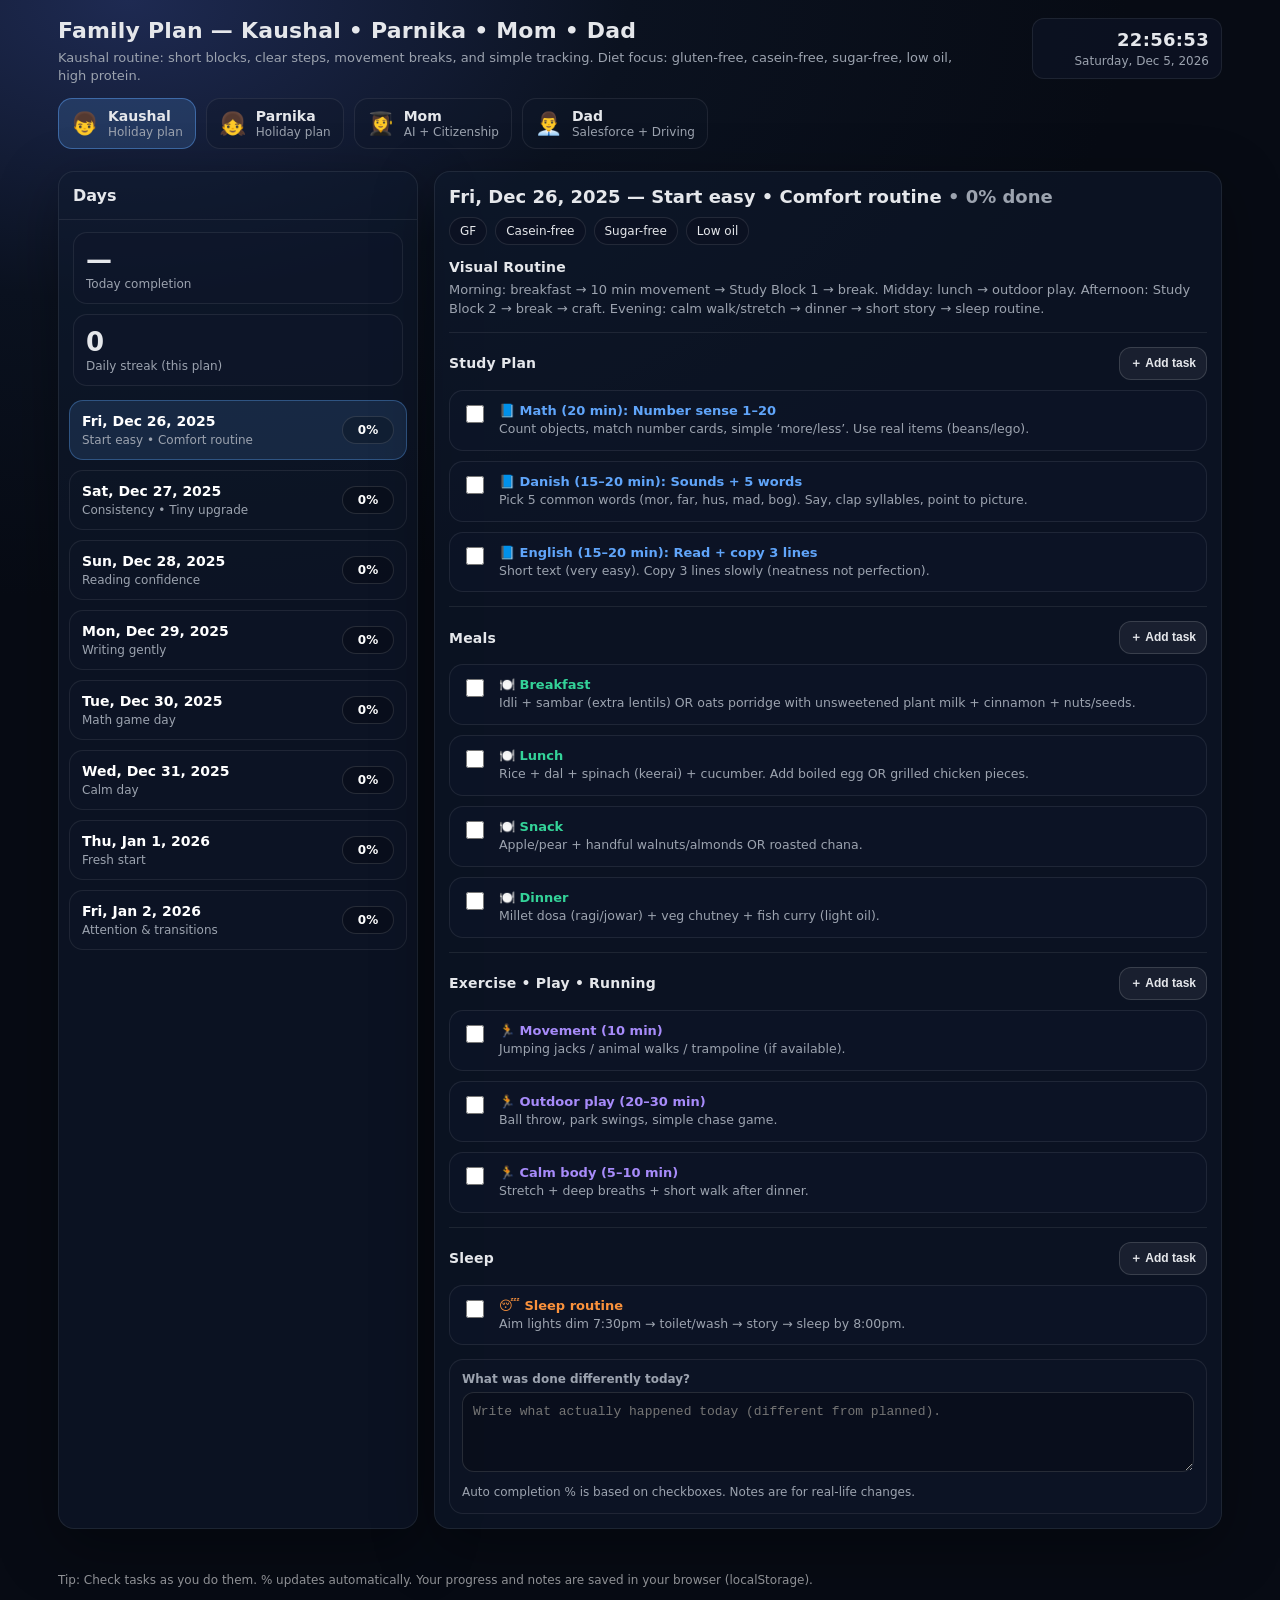
==== commit 2d4d440c: "Update index.html" ====
--- a/index.html
+++ b/index.html
@@ -1,965 +1,1144 @@
-<!doctype html>
+<!DOCTYPE html>
 <html lang="en">
 <head>
-  <meta charset="utf-8" />
+  <meta charset="UTF-8" />
   <meta name="viewport" content="width=device-width,initial-scale=1" />
-  <title>Family Holiday Planner</title>
+  <title>Family Plan — Kaushal • Parnika • Mom • Dad</title>
   <style>
     :root{
       --bg:#0b1220;
-      --panel:#ffffff;
-      --muted:#6b7280;
-      --text:#0f172a;
-      --border:#e5e7eb;
-      --chip:#eef2ff;
-      --shadow: 0 10px 30px rgba(2,6,23,.08);
-      --shadow2: 0 6px 18px rgba(2,6,23,.10);
-
-      --study:#2563eb;
-      --food:#16a34a;
-      --move:#7c3aed;
-      --sleep:#f59e0b;
-      --vit:#db2777;
-      --exam:#0ea5e9;
-      --work:#334155;
+      --panel:#101a2e;
+      --card:#0f172a;
+      --card2:#111c33;
+      --text:#e5e7eb;
+      --muted:#9ca3af;
+      --line:rgba(255,255,255,0.08);
+
+      --blue:#60a5fa;
+      --green:#34d399;
+      --purple:#a78bfa;
+      --orange:#fb923c;
+      --red:#f87171;
+      --chip:#0b1020;
+      --white: #ffffff;
     }
 
     *{ box-sizing:border-box; }
     body{
       margin:0;
-      font-family: ui-sans-serif, system-ui, -apple-system, Segoe UI, Roboto, Arial, "Apple Color Emoji","Segoe UI Emoji";
-      background: linear-gradient(180deg, #0b1220, #0b1220 240px, #f3f4f6 240px);
+      font-family: ui-sans-serif, system-ui, -apple-system, Segoe UI, Roboto, Arial, "Noto Sans", "Apple Color Emoji","Segoe UI Emoji";
+      background: radial-gradient(1000px 600px at 10% 0%, #1e2a52 0%, var(--bg) 50%, #070b14 100%);
       color: var(--text);
     }
 
-    /* Header */
     .topbar{
-      max-width: 1220px;
-      margin: 0 auto;
-      padding: 22px 18px 16px;
-      color: #fff;
-    }
-    .title{
+      padding:18px 18px 10px;
+      max-width: 1200px;
+      margin:0 auto;
+    }
+
+    .titleRow{
+      display:flex;
+      gap:12px;
+      align-items:flex-start;
+      justify-content:space-between;
+      flex-wrap:wrap;
+    }
+
+    .titleBlock h1{
+      margin:0;
       font-size: 22px;
+      font-weight:800;
+      letter-spacing: 0.2px;
+    }
+    .subtitle{
+      margin-top:6px;
+      color: var(--muted);
+      font-size: 13px;
+      line-height: 1.35;
+      max-width: 900px;
+    }
+
+    .clock{
+      display:flex;
+      flex-direction:column;
+      gap:4px;
+      align-items:flex-end;
+      padding:10px 12px;
+      border: 1px solid var(--line);
+      background: rgba(15, 23, 42, 0.55);
+      border-radius: 12px;
+      min-width: 190px;
+    }
+    .clockTime{
+      font-size: 18px;
       font-weight: 800;
-      margin:0 0 6px;
+      letter-spacing: .3px;
+    }
+    .clockDate{
+      font-size: 12px;
+      color: var(--muted);
+    }
+
+    .tabs{
+      margin-top: 14px;
+      display:flex;
+      gap:10px;
+      flex-wrap:wrap;
+    }
+    .tabBtn{
+      border: 1px solid var(--line);
+      background: rgba(15,23,42,0.35);
+      color: var(--text);
+      padding: 10px 12px;
+      border-radius: 14px;
+      cursor:pointer;
+      display:flex;
+      align-items:center;
+      gap:10px;
+      transition: .15s ease;
+      user-select:none;
+    }
+    .tabBtn:hover{ transform: translateY(-1px); border-color: rgba(255,255,255,.18); }
+    .tabBtn.active{
+      background: rgba(96,165,250,0.18);
+      border-color: rgba(96,165,250,0.45);
+    }
+    .tabIcon{
+      font-size: 22px;
+      line-height: 1;
+    }
+    .tabText{
+      display:flex;
+      flex-direction:column;
+      line-height:1.05;
+    }
+    .tabText strong{ font-size: 14px; }
+    .tabText span{ font-size: 12px; color: var(--muted); margin-top:2px; }
+
+    .layout{
+      max-width: 1200px;
+      margin: 12px auto 26px;
+      padding: 0 18px 18px;
+      display:grid;
+      grid-template-columns: 360px 1fr;
+      gap:16px;
+    }
+
+    @media (max-width: 980px){
+      .layout{ grid-template-columns: 1fr; }
+      .clock{ align-items:flex-start; }
+    }
+
+    .panel{
+      border: 1px solid var(--line);
+      background: rgba(16,26,46,0.55);
+      border-radius: 16px;
+      overflow:hidden;
+      box-shadow: 0 18px 60px rgba(0,0,0,0.35);
+    }
+
+    .panelHeader{
+      padding: 14px 14px;
+      border-bottom: 1px solid var(--line);
+      display:flex;
+      align-items:center;
+      justify-content:space-between;
+      gap:10px;
+    }
+    .panelHeader h2{
+      margin:0;
+      font-size: 16px;
+      font-weight: 800;
+    }
+
+    .stats{
+      padding: 12px 14px 6px;
+      display:grid;
+      grid-template-columns: 1fr;
+      gap:10px;
+    }
+    .statCard{
+      border: 1px solid var(--line);
+      background: rgba(15,23,42,0.55);
+      border-radius: 14px;
+      padding: 12px;
+    }
+    .statBig{
+      font-size: 26px;
+      font-weight: 900;
+      margin:0;
+    }
+    .statLabel{
+      margin-top:2px;
+      color: var(--muted);
+      font-size: 12px;
+    }
+
+    .daysList{
+      padding: 8px 10px 14px;
+      display:flex;
+      flex-direction:column;
+      gap:10px;
+      max-height: 62vh;
+      overflow:auto;
+    }
+    .dayItem{
+      border: 1px solid var(--line);
+      background: rgba(15,23,42,0.35);
+      border-radius: 14px;
+      padding: 12px;
+      display:flex;
+      justify-content:space-between;
+      gap:12px;
+      cursor:pointer;
+      transition: .12s ease;
+    }
+    .dayItem:hover{ border-color: rgba(255,255,255,.16); transform: translateY(-1px); }
+    .dayItem.active{
+      background: rgba(96,165,250,0.14);
+      border-color: rgba(96,165,250,0.35);
+    }
+    .dayLeft{
+      display:flex;
+      flex-direction:column;
+      gap:4px;
+    }
+    .dayDate{
+      font-weight: 800;
+      font-size: 14px;
+      color: var(--white);
+    }
+    .dayTheme{
+      font-size: 12px;
+      color: var(--muted);
+    }
+    .badge{
+      align-self:center;
+      min-width: 52px;
+      text-align:center;
+      padding: 6px 10px;
+      border-radius: 999px;
+      border: 1px solid rgba(255,255,255,0.12);
+      background: rgba(0,0,0,0.22);
+      font-weight: 900;
+      font-size: 12px;
+      color: var(--white);
+      white-space:nowrap;
+    }
+
+    .detail{
+      padding: 14px;
+    }
+    .detailTitle{
+      display:flex;
+      align-items:flex-start;
+      justify-content:space-between;
+      gap:12px;
+      flex-wrap:wrap;
+    }
+    .detailTitle h3{
+      margin:0;
+      font-size: 18px;
+      font-weight: 900;
+    }
+    .chips{
+      display:flex;
+      gap:8px;
+      flex-wrap:wrap;
+      margin-top:10px;
+    }
+    .chip{
+      border: 1px solid rgba(255,255,255,0.10);
+      background: rgba(11,16,32,0.55);
+      padding: 6px 10px;
+      border-radius: 999px;
+      font-size: 12px;
+      color: var(--text);
+    }
+
+    .section{
+      margin-top:14px;
+      padding-top: 14px;
+      border-top: 1px solid var(--line);
+    }
+    .sectionHead{
+      display:flex;
+      align-items:center;
+      justify-content:space-between;
+      gap:10px;
+      margin-bottom: 8px;
+    }
+    .sectionHead h4{
+      margin:0;
+      font-size: 14px;
+      font-weight: 900;
       letter-spacing:.2px;
     }
-    .subtitle{
-      margin:0;
-      opacity:.9;
-      line-height:1.35;
-      font-size: 13.5px;
-    }
-    .toprow{
-      margin-top: 14px;
-      display:flex;
-      gap: 12px;
-      align-items:center;
-      flex-wrap: wrap;
-    }
-
-    /* Tabs */
-    .tabs{
-      display:flex;
-      gap: 10px;
-      flex-wrap: wrap;
-    }
-    .tabbtn{
-      border: 1px solid rgba(255,255,255,.22);
-      background: rgba(255,255,255,.06);
-      color:#fff;
-      padding: 10px 12px;
+    .addBtn{
+      border: 1px solid rgba(255,255,255,0.14);
+      background: rgba(255,255,255,0.06);
+      color: var(--text);
+      padding: 7px 10px;
       border-radius: 12px;
       cursor:pointer;
       font-weight: 700;
-      display:flex;
-      gap:8px;
-      align-items:center;
-      transition: .15s ease;
-      user-select:none;
-    }
-    .tabbtn .icon{
-      font-size: 18px;
-      line-height: 1;
-    }
-    .tabbtn.active{
-      background: rgba(255,255,255,.16);
-      border-color: rgba(255,255,255,.35);
-      box-shadow: 0 8px 18px rgba(0,0,0,.18);
-    }
-
-    /* Clock */
-    .clock{
-      margin-left: auto;
-      display:flex;
-      gap:10px;
-      align-items:center;
-      border: 1px solid rgba(255,255,255,.22);
-      background: rgba(255,255,255,.06);
-      padding: 10px 12px;
-      border-radius: 12px;
-      color:#fff;
-      font-weight:800;
-      letter-spacing:.4px;
-    }
-    .clock small{
-      font-weight:700;
-      opacity:.85;
-      letter-spacing:0;
-    }
-
-    /* Layout */
-    .wrap{
-      max-width: 1220px;
-      margin: 0 auto;
-      padding: 16px 18px 40px;
-    }
-
-    .grid{
-      display:grid;
-      grid-template-columns: 360px 1fr;
-      gap: 16px;
-      align-items:start;
-    }
-
-    @media (max-width: 980px){
-      .grid{ grid-template-columns: 1fr; }
-      .clock{ margin-left: 0; }
-    }
-
-    .card{
-      background: var(--panel);
-      border: 1px solid var(--border);
-      border-radius: 16px;
-      box-shadow: var(--shadow);
-      overflow:hidden;
-    }
-
-    /* Left panel */
-    .leftHead{
-      padding: 16px 16px 10px;
-      border-bottom: 1px solid var(--border);
-      display:flex;
-      justify-content: space-between;
-      align-items:center;
-      gap:10px;
-    }
-    .leftHead h3{
-      margin:0;
-      font-size: 16px;
-      font-weight: 900;
-    }
-
-    .stats{
-      padding: 12px 16px;
-      display:grid;
-      grid-template-columns: 1fr;
-      gap: 10px;
-    }
-    .statbox{
-      border: 1px solid var(--border);
+      font-size: 12px;
+    }
+    .addBtn:hover{ border-color: rgba(255,255,255,0.22); transform: translateY(-1px); }
+
+    .routineText{
+      color: var(--muted);
+      font-size: 13px;
+      line-height:1.4;
+      margin: 6px 0 0;
+    }
+
+    .taskCard{
+      border: 1px solid var(--line);
+      background: rgba(15,23,42,0.45);
       border-radius: 14px;
-      padding: 12px 12px;
-      background: #fafafa;
-    }
-    .statbox .big{
-      font-size: 26px;
-      font-weight: 900;
-      margin-bottom:2px;
-    }
-    .statbox .small{
-      font-size: 13px;
-      color: var(--muted);
-      font-weight: 700;
-    }
-
-    .daylist{
-      padding: 8px 10px 14px;
-      display:flex;
-      flex-direction:column;
-      gap: 10px;
-    }
-    .dayitem{
-      border: 1px solid var(--border);
-      border-radius: 14px;
-      padding: 12px 12px;
-      background: #fff;
-      cursor:pointer;
-      display:flex;
-      justify-content: space-between;
-      gap: 10px;
-      box-shadow: 0 3px 10px rgba(2,6,23,.05);
-      transition: .12s ease;
-    }
-    .dayitem:hover{ transform: translateY(-1px); }
-    .dayitem.active{
-      border-color: #bfd5ff;
-      background: #f3f7ff;
-    }
-    .dayitem .d1{
-      font-weight: 900;
-      margin:0;
-      font-size: 14.5px;
-      line-height: 1.2;
-    }
-    .dayitem .d2{
-      margin: 2px 0 0;
-      font-size: 13px;
-      color: var(--muted);
-      font-weight: 700;
-    }
-    .pill{
-      height: 28px;
-      min-width: 54px;
-      padding: 0 10px;
-      border-radius: 999px;
-      background: #0f172a;
-      color: #fff;
-      display:flex;
-      align-items:center;
-      justify-content:center;
-      font-weight: 900;
-      font-size: 12.5px;
-      white-space:nowrap;
-    }
-
-    /* Right panel */
-    .rightHead{
-      padding: 16px 16px 12px;
-      border-bottom: 1px solid var(--border);
-    }
-    .rightHead h2{
-      margin:0 0 6px;
-      font-size: 18px;
-      font-weight: 1000;
-      letter-spacing:.2px;
-    }
-    .chips{
-      display:flex;
-      flex-wrap: wrap;
-      gap: 8px;
-      margin-top: 8px;
-    }
-    .chip{
-      border: 1px solid var(--border);
-      background: #fff;
-      padding: 6px 10px;
-      border-radius: 999px;
-      font-size: 12.5px;
-      font-weight: 800;
-      color: #111827;
-    }
-
-    .section{
-      padding: 14px 16px 2px;
-    }
-    .section h4{
-      margin: 0 0 10px;
-      font-size: 14px;
-      font-weight: 1000;
-      letter-spacing:.2px;
-    }
-    .muted{
-      color: var(--muted);
-      font-weight: 700;
-      line-height:1.35;
-      font-size: 13px;
-      margin: 0 0 8px;
-    }
-
-    .taskbox{
-      border: 1px solid var(--border);
-      background: #fff;
-      border-radius: 14px;
-      padding: 10px 10px;
-      margin: 8px 0;
-      display:flex;
-      gap: 10px;
+      padding: 12px;
+      display:flex;
+      gap:12px;
       align-items:flex-start;
-    }
-    .taskbox input[type="checkbox"]{
+      margin-top:10px;
+    }
+
+    .taskCard input[type="checkbox"]{
       width: 18px;
       height: 18px;
       margin-top: 2px;
+      accent-color: #60a5fa;
       cursor:pointer;
     }
-    .taskmeta{
+
+    .taskMain{
       flex:1;
-      min-width: 0;
-    }
-    .tasktitle{
+      display:flex;
+      flex-direction:column;
+      gap:3px;
+    }
+    .taskTitle{
+      font-weight: 900;
+      font-size: 13px;
       margin:0;
-      font-weight: 950;
-      font-size: 13.5px;
-    }
-    .taskdesc{
-      margin: 3px 0 0;
+    }
+    .taskNote{
+      margin:0;
       color: var(--muted);
+      font-size: 12.5px;
+      line-height: 1.35;
+    }
+
+    .pillStudy{ color: var(--blue); }
+    .pillFood{ color: var(--green); }
+    .pillMove{ color: var(--purple); }
+    .pillSleep{ color: var(--orange); }
+
+    .notesBox{
+      margin-top: 14px;
+      border: 1px solid var(--line);
+      background: rgba(15,23,42,0.40);
+      border-radius: 14px;
+      padding: 12px;
+    }
+    .notesBox label{
+      font-size: 12px;
+      color: var(--muted);
+      display:block;
+      margin-bottom: 6px;
       font-weight: 700;
+    }
+    textarea{
+      width: 100%;
+      min-height: 80px;
+      resize: vertical;
+      border-radius: 12px;
+      padding: 10px;
+      border: 1px solid rgba(255,255,255,0.12);
+      background: rgba(0,0,0,0.22);
+      color: var(--text);
+      outline:none;
       font-size: 13px;
-      line-height:1.35;
-      word-wrap: break-word;
-    }
-    .tag{
-      margin-left:auto;
-      font-weight: 1000;
+      line-height: 1.4;
+    }
+
+    .smallHelp{
+      margin-top: 8px;
+      color: var(--muted);
       font-size: 12px;
-      padding: 6px 10px;
-      border-radius: 999px;
-      border: 1px solid var(--border);
-      background: #f8fafc;
-      white-space:nowrap;
-    }
-
-    /* Color tags */
-    .t-study{ color: var(--study); border-color: rgba(37,99,235,.25); background: rgba(37,99,235,.07); }
-    .t-food{ color: var(--food); border-color: rgba(22,163,74,.25); background: rgba(22,163,74,.07); }
-    .t-move{ color: var(--move); border-color: rgba(124,58,237,.25); background: rgba(124,58,237,.07); }
-    .t-sleep{ color: var(--sleep); border-color: rgba(245,158,11,.25); background: rgba(245,158,11,.09); }
-    .t-vit{ color: var(--vit); border-color: rgba(219,39,119,.25); background: rgba(219,39,119,.07); }
-    .t-exam{ color: var(--exam); border-color: rgba(14,165,233,.25); background: rgba(14,165,233,.07); }
-    .t-work{ color: var(--work); border-color: rgba(51,65,85,.25); background: rgba(51,65,85,.07); }
-
-    /* Notes + add task */
-    .tools{
-      padding: 8px 16px 16px;
-      display:flex;
-      flex-wrap: wrap;
-      gap: 10px;
-      align-items:center;
-    }
-    .btn{
-      border: 1px solid var(--border);
-      background: #0f172a;
-      color: #fff;
-      padding: 10px 12px;
-      border-radius: 12px;
-      cursor:pointer;
-      font-weight: 900;
-      box-shadow: var(--shadow2);
-    }
-    .btn.secondary{
-      background: #fff;
-      color: #111827;
-      box-shadow:none;
-    }
-    .btn:active{ transform: translateY(1px); }
-
-    .noteWrap{
-      padding: 0 16px 18px;
-    }
-    textarea{
-      width:100%;
-      min-height: 84px;
-      resize: vertical;
-      border-radius: 14px;
-      border: 1px solid var(--border);
-      padding: 12px;
-      font-weight: 700;
-      font-size: 13px;
-      outline:none;
-    }
-    textarea:focus{ border-color: #bfd5ff; box-shadow: 0 0 0 4px rgba(37,99,235,.10); }
+      line-height: 1.4;
+    }
+
+    .footerHint{
+      max-width: 1200px;
+      margin: 0 auto 22px;
+      padding: 0 18px;
+      color: rgba(255,255,255,0.55);
+      font-size: 12px;
+    }
   </style>
 </head>
+
 <body>
-
   <div class="topbar">
-    <div class="title" id="pageTitle">Family Planner — Holiday Plan (Dec 22, 2025 → Jan 4, 2026)</div>
-    <p class="subtitle" id="pageSub">
-      Kaushal-friendly routine for kids: short blocks, clear steps, movement breaks, simple tracking.
-      Diet focus for Kaushal: gluten-free, casein-free, sugar-free, low oil, high protein.
-    </p>
-
-    <div class="toprow">
-      <div class="tabs">
-        <button class="tabbtn active" data-profile="kaushal"><span class="icon">👦</span> Kaushal</button>
-        <button class="tabbtn" data-profile="parnika"><span class="icon">👧</span> Parnika</button>
-        <button class="tabbtn" data-profile="mom"><span class="icon">👩</span> Mom</button>
-        <button class="tabbtn" data-profile="dad"><span class="icon">👨</span> Dad</button>
+    <div class="titleRow">
+      <div class="titleBlock">
+        <h1>Family Plan — Kaushal • Parnika • Mom • Dad</h1>
+        <div class="subtitle" id="subtitle">
+          Kaushal routine: short blocks, clear steps, movement breaks, and simple tracking. Diet focus: GF/CF/Sugar-free/Low oil + high protein. (Adjust as needed.)
+        </div>
       </div>
 
       <div class="clock">
-        <small id="clockDate">—</small>
-        <span id="clockTime">—:—:—</span>
+        <div class="clockTime" id="clockTime">--:--:--</div>
+        <div class="clockDate" id="clockDate">---</div>
+      </div>
+    </div>
+
+    <div class="tabs">
+      <div class="tabBtn active" data-profile="kaushal">
+        <div class="tabIcon">👦</div>
+        <div class="tabText"><strong>Kaushal</strong><span>Holiday plan</span></div>
+      </div>
+      <div class="tabBtn" data-profile="parnika">
+        <div class="tabIcon">👧</div>
+        <div class="tabText"><strong>Parnika</strong><span>Holiday plan</span></div>
+      </div>
+      <div class="tabBtn" data-profile="mom">
+        <div class="tabIcon">👩‍🎓</div>
+        <div class="tabText"><strong>Mom</strong><span>AI + Citizenship</span></div>
+      </div>
+      <div class="tabBtn" data-profile="dad">
+        <div class="tabIcon">👨‍💼</div>
+        <div class="tabText"><strong>Dad</strong><span>Salesforce + Driving</span></div>
       </div>
     </div>
   </div>
 
-  <div class="wrap">
-    <div class="grid">
-      <!-- LEFT -->
-      <div class="card">
-        <div class="leftHead">
-          <h3>Days</h3>
-          <div class="pill" id="todayPill">Today</div>
+  <div class="layout">
+    <!-- LEFT: DAYS -->
+    <div class="panel">
+      <div class="panelHeader">
+        <h2>Days</h2>
+      </div>
+
+      <div class="stats">
+        <div class="statCard">
+          <div class="statBig" id="todayCompletion">0%</div>
+          <div class="statLabel">Today completion</div>
         </div>
-
-        <div class="stats">
-          <div class="statbox">
-            <div class="big" id="todayCompletion">0%</div>
-            <div class="small">Today completion</div>
-          </div>
-          <div class="statbox">
-            <div class="big" id="streak">0</div>
-            <div class="small">Daily streak (this plan)</div>
-          </div>
+        <div class="statCard">
+          <div class="statBig" id="dailyStreak">0</div>
+          <div class="statLabel">Daily streak (this plan)</div>
         </div>
-
-        <div class="daylist" id="dayList"></div>
-      </div>
-
-      <!-- RIGHT -->
-      <div class="card">
-        <div class="rightHead">
-          <h2 id="dayTitle">—</h2>
-          <div class="chips" id="chips"></div>
-        </div>
-
-        <div class="section">
-          <h4>Visual Routine</h4>
-          <p class="muted" id="visualRoutine">—</p>
-        </div>
-
-        <div class="section">
-          <h4>Tasks (tick what is done)</h4>
-          <div id="tasks"></div>
-        </div>
-
-        <div class="tools">
-          <button class="btn" id="addTaskBtn">+ Add task</button>
-          <button class="btn secondary" id="resetDayBtn">Reset this day</button>
-          <span class="muted" id="autoInfo" style="margin-left:auto;">Completion is auto-calculated</span>
-        </div>
-
-        <div class="noteWrap">
-          <h4 style="margin:0 0 10px;font-size:14px;font-weight:1000;">What actually happened today (notes)</h4>
-          <textarea id="notes" placeholder="Example: he did extra running, skipped writing, ate less lunch..."></textarea>
-        </div>
-      </div>
+      </div>
+
+      <div class="daysList" id="daysList"></div>
+    </div>
+
+    <!-- RIGHT: DETAILS -->
+    <div class="panel">
+      <div class="detail" id="detail"></div>
     </div>
   </div>
 
+  <div class="footerHint">
+    Tip: Check tasks as you do them. % updates automatically. Your progress and notes are saved in your browser (localStorage).
+  </div>
+
 <script>
-/* =========================
-   DATA
-========================= */
-const dateRange = makeDateRange(new Date("2025-12-22"), new Date("2026-01-04")); // ✅ starts Dec 22
-
-function baseVisualRoutineKids(){
-  return "Morning: breakfast → 10 min movement → Study Block 1 → break. " +
-         "Midday: lunch → outdoor play. " +
-         "Afternoon: Study Block 2 → break → craft. " +
-         "Evening: calm walk/stretch → dinner → short story → sleep routine.";
-}
-function baseVisualRoutineMom(){
-  return "Morning: warm water → breakfast + Iron/Vit D → study block → short walk. " +
-         "Afternoon: lunch → AI class/assignments → Danish citizenship reading. " +
-         "Evening: light dinner → flashcards/quiz → plan next day → sleep.";
-}
-function baseVisualRoutineDad(){
-  return "Morning: breakfast → Salesforce study block → short walk. " +
-         "Afternoon: lunch → driving theory practice → practical driving prep (as available). " +
-         "Evening: revise notes → mock test → sleep.";
-}
-
-/* Default tasks per profile/day (you can edit anytime from the UI) */
-const PROFILES = {
+/** =========================
+ *  DATA (Plans)
+ *  ========================= */
+const plans = {
   kaushal: {
-    name: "Kaushal Max",
+    header: "Kaushal Max — 10-Day Holiday Plan (Dec 26, 2025 → Jan 4, 2026)",
+    subtitle: "Kaushal routine: short blocks, clear steps, movement breaks, and simple tracking. Diet focus: gluten-free, casein-free, sugar-free, low oil, high protein.",
     chips: ["GF", "Casein-free", "Sugar-free", "Low oil"],
-    visual: baseVisualRoutineKids(),
-    daySubtitleByIndex: (i) => {
-      const map = [
-        "Start easy • Comfort routine",
-        "Consistency • Tiny upgrade",
-        "Reading confidence",
-        "Writing gently",
-        "Math game day",
-        "Calm day (holiday noise-friendly)",
-        "Fresh start • back-to-school prep begins",
-        "Attention & transitions",
-        "Outdoor practice",
-        "Review + reward",
-        "Routine like school",
-        "Sleep routine strong",
-        "Check independence skills",
-        "Final review before school"
-      ];
-      return map[i] || "Daily routine";
-    },
-    tasksByIndex: (i) => ([
-      task("study", "Math (20 min)", kaushalMath(i)),
-      task("study", "Danish (15–20 min)", kaushalDanish(i)),
-      task("study", "English (15–20 min)", kaushalEnglish(i)),
-      task("food", "Breakfast", "Idli/pesarattu + sambar (extra lentils) OR oats porridge with unsweetened plant milk + nuts/seeds."),
-      task("food", "Lunch", "Rice + dal + spinach/keerai + cucumber. Add boiled egg OR grilled chicken pieces."),
-      task("food", "Snack", "Apple/pear + handful almonds/walnuts OR roasted chana."),
-      task("food", "Dinner", "Millet dosa/roti + veg + fish/prawns curry (light oil) OR chicken curry (light oil)."),
-      task("move", "Exercise / Play / Running", "10–20 min run/walk + 20–30 min play (ball, scooter, park)."),
-      task("sleep", "Sleep routine", "Bath + calm lights + story. Sleep by 8:00 pm.")
-    ])
+    days: [
+      {
+        id:"2025-12-26",
+        title:"Fri, Dec 26, 2025 — Start easy • Comfort routine",
+        theme:"Start easy • Comfort routine",
+        routine:"Morning: breakfast → 10 min movement → Study Block 1 → break. Midday: lunch → outdoor play. Afternoon: Study Block 2 → break → craft. Evening: calm walk/stretch → dinner → short story → sleep routine.",
+        sections: {
+          study: [
+            { t:"Math (20 min): Number sense 1–20", n:"Count objects, match number cards, simple ‘more/less’. Use real items (beans/lego)." },
+            { t:"Danish (15–20 min): Sounds + 5 words", n:"Pick 5 common words (mor, far, hus, mad, bog). Say, clap syllables, point to picture." },
+            { t:"English (15–20 min): Read + copy 3 lines", n:"Short text (very easy). Copy 3 lines slowly (neatness not perfection)." },
+          ],
+          meals: [
+            { t:"Breakfast", n:"Idli + sambar (extra lentils) OR oats porridge with unsweetened plant milk + cinnamon + nuts/seeds." },
+            { t:"Lunch", n:"Rice + dal + spinach (keerai) + cucumber. Add boiled egg OR grilled chicken pieces." },
+            { t:"Snack", n:"Apple/pear + handful walnuts/almonds OR roasted chana." },
+            { t:"Dinner", n:"Millet dosa (ragi/jowar) + veg chutney + fish curry (light oil)." },
+          ],
+          move: [
+            { t:"Movement (10 min)", n:"Jumping jacks / animal walks / trampoline (if available)." },
+            { t:"Outdoor play (20–30 min)", n:"Ball throw, park swings, simple chase game." },
+            { t:"Calm body (5–10 min)", n:"Stretch + deep breaths + short walk after dinner." },
+          ],
+          sleep: [
+            { t:"Sleep routine", n:"Aim lights dim 7:30pm → toilet/wash → story → sleep by 8:00pm." },
+          ]
+        }
+      },
+      {
+        id:"2025-12-27",
+        title:"Sat, Dec 27, 2025 — Consistency • Tiny upgrade",
+        theme:"Consistency • Tiny upgrade",
+        routine:"Keep the same structure. Add one small improvement: 5 min longer reading OR 5 extra math questions. Keep calm transitions.",
+        sections: {
+          study: [
+            { t:"Math (20 min): Add/sub within 10", n:"10 quick questions only. Stop at 10." },
+            { t:"Danish (15–20 min): School words", n:"skole, lærer, ven, bog, blyant. Say + point + write 2 words." },
+            { t:"English (15–20 min): Read 5 min + write 1 sentence", n:"One neat sentence is enough." },
+          ],
+          meals: [
+            { t:"Breakfast", n:"Pesarattu (moong dal dosa) + chutney (low oil)." },
+            { t:"Lunch", n:"Rice + dal + mixed veg. Add chicken/fish if possible." },
+            { t:"Snack", n:"Banana/pear + peanut butter (no sugar added) OR nuts." },
+            { t:"Dinner", n:"Ragi roti + veg kurma (light) + boiled egg." },
+          ],
+          move: [
+            { t:"Run/walk (15–20 min)", n:"Short intervals: run 30 sec + walk 60 sec × 8." },
+            { t:"Play (20 min)", n:"Obstacle course at home: pillows, tape line, hop steps." },
+            { t:"Calm body (5 min)", n:"Stretch + ‘wall push’ for sensory calm." },
+          ],
+          sleep: [{ t:"Sleep by 8:00pm", n:"Same routine, same time." }]
+        }
+      },
+      {
+        id:"2025-12-28",
+        title:"Sun, Dec 28, 2025 — Reading confidence",
+        theme:"Reading confidence",
+        routine:"Make reading easy and positive. 2 short reads, lots of praise. Keep movement breaks.",
+        sections: {
+          study: [
+            { t:"Math (20 min): Shapes + patterns", n:"Find shapes around home. Make patterns with blocks (ABAB, AABB)." },
+            { t:"Danish (15–20 min): Picture naming", n:"Name 10 pictures. Ask ‘Hvad er det?’ and answer." },
+            { t:"English (15–20 min): Read together", n:"Read 1 page together + repeat after you." },
+          ],
+          meals: [
+            { t:"Breakfast", n:"Idli / dosa + sambar (extra dal)." },
+            { t:"Lunch", n:"Curd NOT allowed (casein-free). Use coconut yogurt if needed. Rice + dal + veg." },
+            { t:"Snack", n:"Orange/kiwi + roasted chana." },
+            { t:"Dinner", n:"Fish/chicken + vegetables + small rice portion." },
+          ],
+          move: [
+            { t:"Outdoor play (30 min)", n:"Park, swings, gentle running." },
+            { t:"Home movement (10 min)", n:"Dance to 2 songs." },
+          ],
+          sleep: [{ t:"Sleep by 8:00pm", n:"Story + calm breathing 2 minutes." }]
+        }
+      },
+      {
+        id:"2025-12-29",
+        title:"Mon, Dec 29, 2025 — Writing gently",
+        theme:"Writing gently",
+        routine:"Focus on writing without pressure. Short writing + breaks + reward.",
+        sections: {
+          study: [
+            { t:"Math (20 min): Number bonds to 10", n:"Use beads/coins. Make 10 in different ways." },
+            { t:"Danish (15–20 min): Write 3 words", n:"Write slowly. If hard, trace letters." },
+            { t:"English (15–20 min): Copy 1 sentence", n:"Big letters are OK. Just complete it." },
+          ],
+          meals: [
+            { t:"Breakfast", n:"Oats + seeds + berries (no sugar)." },
+            { t:"Lunch", n:"Rice + dal + spinach + egg/chicken." },
+            { t:"Snack", n:"Apple + nuts." },
+            { t:"Dinner", n:"Millet roti + veg + fish/chicken." },
+          ],
+          move: [
+            { t:"Run/walk (15 min)", n:"Same intervals, keep fun." },
+            { t:"Play (20 min)", n:"Ball games, throwing/catching." },
+          ],
+          sleep: [{ t:"Sleep by 8:00pm", n:"Same routine." }]
+        }
+      },
+      {
+        id:"2025-12-30",
+        title:"Tue, Dec 30, 2025 — Math game day",
+        theme:"Math game day",
+        routine:"Make math playful today: dice, cards, quick wins.",
+        sections: {
+          study: [
+            { t:"Math (20 min): Dice addition", n:"Roll 2 dice → add. 10 rounds." },
+            { t:"Danish (15–20 min): Short sentences", n:"‘Jeg kan…’, ‘Jeg vil…’ Say + write 1 sentence." },
+            { t:"English (15–20 min): Sight words", n:"Pick 5 words, read 3 times, write once." },
+          ],
+          meals: [
+            { t:"Breakfast", n:"Pesarattu + tomato chutney." },
+            { t:"Lunch", n:"Rice + dal + veg + boiled egg." },
+            { t:"Snack", n:"Pear + roasted chana." },
+            { t:"Dinner", n:"Chicken/fish curry (light oil) + veg + rice." },
+          ],
+          move: [
+            { t:"Outdoor play (30 min)", n:"Park play + short sprints." },
+            { t:"Calm stretch (5 min)", n:"Hamstring stretch + child pose." },
+          ],
+          sleep: [{ t:"Sleep by 8:00pm", n:"Same routine." }]
+        }
+      },
+      {
+        id:"2025-12-31",
+        title:"Wed, Dec 31, 2025 — Calm day (holiday noise-friendly)",
+        theme:"Calm day",
+        routine:"Keep calm. If fireworks/noise, plan indoor games, headphones, quiet corners.",
+        sections: {
+          study: [
+            { t:"Math (15 min): Review (easy)", n:"Only review. Stop early if tired." },
+            { t:"Danish (15 min): Review 10 words", n:"Flashcards: say + point." },
+            { t:"English (15 min): Read 1 short story", n:"Just enjoy the story." },
+          ],
+          meals: [
+            { t:"Breakfast", n:"Idli + sambar." },
+            { t:"Lunch", n:"Rice + dal + veg." },
+            { t:"Snack", n:"Banana + nuts." },
+            { t:"Dinner", n:"Millet dosa + veg + fish/chicken." },
+          ],
+          move: [
+            { t:"Indoor movement (10–15 min)", n:"Dance, yoga, balloon games." },
+            { t:"Quiet activity (15 min)", n:"Lego, coloring, sensory box." },
+          ],
+          sleep: [{ t:"Early wind-down", n:"Start calm routine earlier if noise." }]
+        }
+      },
+      {
+        id:"2026-01-01",
+        title:"Thu, Jan 1, 2026 — Fresh start • back-to-school prep begins",
+        theme:"Fresh start",
+        routine:"Introduce school-like morning rhythm (wake, wash, dress, breakfast) gently. Prepare bag, clothes, bedtime earlier.",
+        sections: {
+          study: [
+            { t:"Math (20 min): Add/sub mixed within 10", n:"10 quick questions only. Stop at 10." },
+            { t:"Danish (20 min): School words", n:"skole, lærer, ven, bog, blyant. Say + point + write 2 words." },
+            { t:"English (20 min): Reading 5 min + writing 1 sentence", n:"One neat sentence is enough." },
+          ],
+          meals: [
+            { t:"Breakfast", n:"Idli/pesarattu + sambar." },
+            { t:"Lunch", n:"Rice + chicken curry (light) + greens." },
+            { t:"Snack", n:"Pear + roasted chana." },
+            { t:"Dinner", n:"Millet roti + fish/prawns curry + veg." },
+          ],
+          move: [
+            { t:"Morning movement (10 min)", n:"Walk + jumping/skip." },
+            { t:"Outdoor play (30 min)", n:"Park + running game." },
+          ],
+          sleep: [{ t:"Sleep by 8:00pm", n:"School-week rhythm starts." }]
+        }
+      },
+      {
+        id:"2026-01-02",
+        title:"Fri, Jan 2, 2026 — Attention & transitions",
+        theme:"Attention & transitions",
+        routine:"Practice transitions: ‘2 minutes left’ timer → change activity. Reward smooth switching.",
+        sections: {
+          study: [
+            { t:"Math (20 min): Time & days", n:"Yesterday/today/tomorrow + simple clock (hour hand only)." },
+            { t:"Danish (15–20 min): Simple Q&A", n:"‘Hvad hedder du?’, ‘Hvor bor du?’ practice." },
+            { t:"English (15–20 min): Read + 3 words writing", n:"Write 3 words only." },
+          ],
+          meals: [
+            { t:"Breakfast", n:"Oats + seeds + fruit (no sugar)." },
+            { t:"Lunch", n:"Rice + dal + veg + egg/chicken." },
+            { t:"Snack", n:"Apple + nuts." },
+            { t:"Dinner", n:"Ragi roti + veg + fish/chicken." },
+          ],
+          move: [
+            { t:"Run/walk (15–20 min)", n:"Intervals. End with calm walk." },
+            { t:"Play (20 min)", n:"Ball + simple rules." },
+          ],
+          sleep: [{ t:"Sleep by 8:00pm", n:"Same routine." }]
+        }
+      },
+      {
+        id:"2026-01-03",
+        title:"Sat, Jan 3, 2026 — Confidence build",
+        theme:"Confidence build",
+        routine:"Let him choose 1 activity. Keep tasks short and success-based.",
+        sections: {
+          study: [
+            { t:"Math (20 min): Review + 5 new", n:"Review easy + add 5 new questions." },
+            { t:"Danish (15–20 min): Flashcards", n:"10 cards. Say + clap syllables." },
+            { t:"English (15–20 min): Read aloud together", n:"You read 1 line, he repeats." },
+          ],
+          meals: [
+            { t:"Breakfast", n:"Pesarattu + chutney." },
+            { t:"Lunch", n:"Rice + fish/chicken + veg." },
+            { t:"Snack", n:"Orange/kiwi + nuts." },
+            { t:"Dinner", n:"Millet dosa + veg curry." },
+          ],
+          move: [
+            { t:"Outdoor play (30 min)", n:"Park + running." },
+            { t:"Calm stretch (5–10 min)", n:"Stretch + deep breathing." },
+          ],
+          sleep: [{ t:"Sleep by 8:00pm", n:"Same routine." }]
+        }
+      },
+      {
+        id:"2026-01-04",
+        title:"Sun, Jan 4, 2026 — Ready for school tomorrow",
+        theme:"Ready for school",
+        routine:"Keep it light. Pack bag, prepare clothes, early calm evening.",
+        sections: {
+          study: [
+            { t:"Math (15–20 min): Review only", n:"Only review. No new topics." },
+            { t:"Danish (15 min): Review 10 words", n:"Flashcards + 2 words writing." },
+            { t:"English (15 min): Read 1 short story", n:"Comfort reading." },
+          ],
+          meals: [
+            { t:"Breakfast", n:"Idli + sambar." },
+            { t:"Lunch", n:"Rice + dal + veg + chicken/fish." },
+            { t:"Snack", n:"Pear + roasted chana." },
+            { t:"Dinner", n:"Light dinner: veg soup + egg/chicken pieces." },
+          ],
+          move: [
+            { t:"Walk (20 min)", n:"Relaxing family walk." },
+            { t:"Pack & prep", n:"Prepare school items calmly." },
+          ],
+          sleep: [{ t:"Sleep by 8:00pm", n:"Early wind-down." }]
+        }
+      },
+    ]
   },
 
   parnika: {
-    name: "Parnika (3.9 yrs)",
-    chips: ["Healthy", "Early sleep", "Play-based learning"],
-    visual: "Morning: breakfast → outdoor play → learning through play. " +
-            "Afternoon: nap/rest → craft/drawing → family play. " +
-            "Evening: online school 4:30–7:30 pm → dinner → sleep routine (8:00 pm).",
-    daySubtitleByIndex: (i) => {
-      const map = [
-        "Easy start",
-        "Shapes & colors",
-        "Counting fun",
-        "Story day",
-        "Music + movement",
-        "Craft day",
-        "Fresh start",
-        "Puzzle day",
-        "Outdoor focus",
-        "Family games",
-        "Routine like school",
-        "Alphabet play",
-        "Independence skills",
-        "Final review"
-      ];
-      return map[i] || "Daily routine";
-    },
-    tasksByIndex: (i) => ([
-      task("study", "Play learning (15–20 min)", parnikaLearning(i)),
-      task("study", "Story time (10–15 min)", "Read 1 short story. Ask 2 simple questions (Who? What?)."),
-      task("study", "Online school (4:30–7:30 pm)", "Keep water ready. Small break if needed."),
-      task("food", "Breakfast", "Egg/banana/fruit + dosa/idli (low oil) or oatmeal."),
-      task("food", "Lunch", "Rice + dal + veg OR chicken/fish (small) + veg."),
-      task("food", "Snack", "Fruit + nuts (age-safe) / yogurt alternative (casein-free if needed)."),
-      task("food", "Dinner", "Light dinner before/after class as suitable (veg + protein)."),
-      task("move", "Exercise / Play", "Play + running games 20–30 min (with Kaushal if possible)."),
-      task("sleep", "Sleep routine", "Sleep by 8:00 pm (lights low, quiet).")
-    ])
+    header: "Parnika — Holiday Plan (same dates) + Online School (4:30pm–7:30pm)",
+    subtitle: "3.9 years: play-based learning, simple routines, healthy food, early sleep. Keep activities short and fun.",
+    chips: ["Play-based", "Healthy", "Early sleep"],
+    days: [
+      ...["2025-12-26","2025-12-27","2025-12-28","2025-12-29","2025-12-30","2025-12-31","2026-01-01","2026-01-02","2026-01-03","2026-01-04"].map((id,idx)=>({
+        id,
+        title: ([
+          "Fri, Dec 26, 2025","Sat, Dec 27, 2025","Sun, Dec 28, 2025","Mon, Dec 29, 2025","Tue, Dec 30, 2025",
+          "Wed, Dec 31, 2025","Thu, Jan 1, 2026","Fri, Jan 2, 2026","Sat, Jan 3, 2026","Sun, Jan 4, 2026"
+        ][idx]) + " — Parnika routine",
+        theme:"Play + healthy routine",
+        routine:"Morning: breakfast → outdoor play. Midday: lunch → nap/quiet time. Afternoon: crafts + movement. 4:30pm–7:30pm: online school. Evening: dinner → story → sleep by 8:00pm.",
+        sections:{
+          study:[
+            { t:"Play learning (10–15 min): Colors/shapes", n:"Sort toys by color, match shapes, simple puzzles." },
+            { t:"Story time (10 min)", n:"Read 1 small book. Ask 2 easy questions." },
+            { t:"Online school (4:30–7:30 pm)", n:"Help with water/snack break if allowed. Keep calm after class." },
+          ],
+          meals:[
+            { t:"Breakfast", n:"Egg/banana pancake (no sugar) OR oats + fruit." },
+            { t:"Lunch", n:"Rice + dal + veg OR small chicken/fish + veg." },
+            { t:"Snack", n:"Fruit + nuts (if safe) OR roasted chana (small)." },
+            { t:"Dinner", n:"Light dinner: veg + protein (egg/chicken/fish)." },
+          ],
+          move:[
+            { t:"Outdoor play (30 min)", n:"Park, swing, running games with Kaushal." },
+            { t:"Music & movement (10 min)", n:"Dance to 2 songs." },
+            { t:"Calm-down (5 min)", n:"Stretch + deep breaths before sleep." },
+          ],
+          sleep:[
+            { t:"Sleep by 8:00pm", n:"Same bedtime every day. Dim lights after 7:30pm." }
+          ]
+        }
+      }))
+    ]
   },
 
   mom: {
-    name: "Mom",
-    chips: ["Masters AI", "Citizenship May 2026", "Iron + Vit D daily"],
-    visual: baseVisualRoutineMom(),
-    daySubtitleByIndex: (i) => "Study + health plan",
-    tasksByIndex: (i) => ([
-      task("vit", "Vitamins", "Iron + Vitamin D daily (set reminder). If iron upsets stomach, take after food."),
-      task("food", "Iron + high-protein Breakfast", "Options: eggs + spinach OR lentil dosa + sambar + lemon. Add fruit."),
-      task("food", "Iron-rich Lunch", "Dal + greens (spinach/keerai) + beans/chickpeas + salad. Add vitamin C (lemon/guava/orange) to improve iron absorption."),
-      task("food", "High-protein Dinner", "Fish/chicken/tofu + vegetables + millets. Low oil."),
-      task("work", "Masters AI class / learning", "60–90 min focused block (watch class / notes)."),
-      task("work", "AI assignment / practice", "45–60 min (small deliverable)."),
-      task("exam", "Citizenship reading (chapters)", momChapterTask(i)),
-      task("exam", "Flashcards / quiz", "15–20 min quick review (daily)."),
-      task("move", "Walk / stretch", "15–25 min walk or yoga (helps energy)."),
-      task("sleep", "Sleep", "Target consistent sleep time.")
-    ])
+    header: "Mom — Masters AI + Danish Citizenship Exam (Goal: May 2026) + Health",
+    subtitle: "Daily focus: AI classes/assignments + citizenship chapters. Health: anemia → iron-rich + high protein + daily Iron & Vitamin D.",
+    chips: ["AI study", "Citizenship", "Iron", "Vitamin D"],
+    days: [
+      ...["2025-12-26","2025-12-27","2025-12-28","2025-12-29","2025-12-30","2025-12-31","2026-01-01","2026-01-02","2026-01-03","2026-01-04"].map((id,idx)=>({
+        id,
+        title: ([
+          "Fri, Dec 26, 2025","Sat, Dec 27, 2025","Sun, Dec 28, 2025","Mon, Dec 29, 2025","Tue, Dec 30, 2025",
+          "Wed, Dec 31, 2025","Thu, Jan 1, 2026","Fri, Jan 2, 2026","Sat, Jan 3, 2026","Sun, Jan 4, 2026"
+        ][idx]) + " — Mom routine",
+        theme:"AI + Citizenship + Health",
+        routine:"Plan blocks: (1) AI class/reading (2) Assignments (3) Citizenship reading + flashcards (4) Short walk. Keep it realistic (short blocks).",
+        sections:{
+          study:[
+            { t:"AI Study (60–90 min)", n:"Lecture / reading. Note key points + 3 questions." },
+            { t:"AI Assignment (45–60 min)", n:"Work on 1 small deliverable. Stop when done." },
+            { t:"Citizenship (45–60 min): Chapter reading", n:"Read 8–12 pages + write 5 bullet summary + 10 flashcards." },
+            { t:"Practice quiz (10–15 min)", n:"Answer 10 questions from notes/flashcards." },
+          ],
+          meals:[
+            { t:"Iron + Protein Breakfast", n:"Eggs / tofu scramble + spinach OR oats + pumpkin seeds + berries. Add vitamin-C fruit (orange/kiwi) for iron absorption." },
+            { t:"Iron-rich Lunch", n:"Lentils/beans + leafy greens (spinach/kale) + chicken/fish. Use lemon (vit C)." },
+            { t:"Snack", n:"Nuts + fruit OR hummus + veggies. (Avoid tea/coffee right after iron meals.)" },
+            { t:"High-protein Dinner", n:"Fish/chicken + vegetables + quinoa/rice. Add beetroot/greens sometimes." },
+            { t:"Daily supplements", n:"✅ Iron + ✅ Vitamin D (set reminder). If iron upsets stomach, take with food." },
+          ],
+          move:[
+            { t:"Walk (20–30 min)", n:"Easy walk after lunch or dinner." },
+            { t:"Stretch (5–10 min)", n:"Neck/shoulders/back stretches (study-friendly)." },
+          ],
+          sleep:[
+            { t:"Sleep routine", n:"Aim consistent bedtime. Reduce screen 30 min before sleep." }
+          ]
+        }
+      }))
+    ]
   },
 
   dad: {
-    name: "Dad",
-    chips: ["Salesforce exam Jan 4", "Driving license by Feb"],
-    visual: baseVisualRoutineDad(),
-    daySubtitleByIndex: (i) => "Exam prep + driving plan",
-    tasksByIndex: (i) => ([
-      task("exam", "Salesforce study", salesforceTask(i)),
-      task("exam", "Salesforce mock questions", "20–30 min practice questions + review mistakes."),
-      task("exam", "Driving theory (Danish)", drivingTheoryTask(i)),
-      task("move", "Short exercise", "10–20 min walk/run/stretch."),
-      task("food", "Healthy meals", "Protein + vegetables + water (avoid heavy sugar)."),
-      task("sleep", "Sleep", "Consistent bedtime helps focus.")
-    ])
+    header: "Dad — Salesforce Exam (Jan 4) + Danish Driving License (Goal: Feb)",
+    subtitle: "Daily focus: Salesforce revision until Jan 4, then driving theory/practical. Keep daily practice steady.",
+    chips: ["Salesforce", "Driving Theory", "Driving Practice"],
+    days: [
+      ...["2025-12-26","2025-12-27","2025-12-28","2025-12-29","2025-12-30","2025-12-31","2026-01-01","2026-01-02","2026-01-03","2026-01-04"].map((id,idx)=>({
+        id,
+        title: ([
+          "Fri, Dec 26, 2025","Sat, Dec 27, 2025","Sun, Dec 28, 2025","Mon, Dec 29, 2025","Tue, Dec 30, 2025",
+          "Wed, Dec 31, 2025","Thu, Jan 1, 2026","Fri, Jan 2, 2026","Sat, Jan 3, 2026","Sun, Jan 4, 2026"
+        ][idx]) + " — Dad routine",
+        theme:"Salesforce + Driving",
+        routine:"Until Jan 4: Salesforce focus daily. Add small driving theory block. After Jan 4: increase driving theory + practical sessions to finish by February.",
+        sections:{
+          study:[
+            { t:"Salesforce (60–120 min)", n:"Revision + 30 practice questions. Review wrong answers." },
+            { t:"Salesforce mock (20–30 min)", n:"Timed mini test. Track score." },
+            { t:"Driving theory (30–45 min)", n:"Read 1 topic + do 20 practice questions." },
+            { t:"Driving practical prep (10 min)", n:"Watch 1 short lesson video OR review mistakes list." },
+          ],
+          meals:[
+            { t:"Hydration", n:"Water + no heavy meals before long study blocks." },
+            { t:"Simple balanced meals", n:"Protein + veg + carbs (keep energy stable)." },
+          ],
+          move:[
+            { t:"Walk (15–20 min)", n:"Short walk to reset mind." },
+            { t:"Stretch (5 min)", n:"Back/neck stretches." },
+          ],
+          sleep:[
+            { t:"Sleep", n:"Keep minimum 7 hours when possible." }
+          ]
+        }
+      }))
+    ]
   }
 };
 
-function kaushalMath(i){
-  const list = [
-    "Number sense 1–20: count objects, match cards, 'more/less'.",
-    "Add/sub within 10: 10 quick questions only. Stop at 10.",
-    "Shapes + patterns: draw/circle shapes, continue pattern.",
-    "Write numbers 1–20: trace then write 5 numbers.",
-    "Math game: dice + add, lego counting.",
-    "Money play: coins counting (simple).",
-    "Time basics: morning/afternoon/evening pictures.",
-    "Add/sub mixed within 10, use objects.",
-    "Simple word problems: 3 only (very easy).",
-    "Review: favourite 2 activities."
-  ];
-  return list[i % list.length];
-}
-function kaushalDanish(i){
-  const list = [
-    "Sounds + 5 words: mor, far, hus, mad, bog. Say + point + write 2.",
-    "School words: skole, lærer, ven, blyant. Say + point + write 2.",
-    "Colors: rød, blå, gul, grøn. Match to objects.",
-    "Numbers: en–ti. Clap syllables.",
-    "Daily routine words: spise, sove, lege, gå.",
-    "2 short sentences speaking practice (very simple).",
-    "Flashcards: 10 cards.",
-    "Picture naming: 10 items around home.",
-    "Review words: pick 10 favourites.",
-    "Mini quiz: match word to picture."
-  ];
-  return list[i % list.length];
-}
-function kaushalEnglish(i){
-  const list = [
-    "Read short text + copy 3 lines (neatness not perfection).",
-    "Reading fluency 5 min + write 1 sentence.",
-    "Sight words: 10 words. Circle them.",
-    "Write 3 words + draw picture.",
-    "Read aloud 5 min + answer 2 questions.",
-    "Spelling: 5 simple words.",
-    "Write 2 sentences with help.",
-    "Story + retell 3 points.",
-    "Handwriting practice: 1 page (short).",
-    "Review + reward."
-  ];
-  return list[i % list.length];
-}
-function parnikaLearning(i){
-  const list = [
-    "Shapes + colors (match & name).",
-    "Counting 1–10 with toys.",
-    "Alphabet song + 5 letters.",
-    "Draw & color (stay in lines gently).",
-    "Puzzle + naming objects.",
-    "Play kitchen: name foods.",
-    "Rhymes + clapping.",
-    "Matching cards (animals/vehicles).",
-    "Outdoor: name things you see.",
-    "Review favourites."
-  ];
-  return list[i % list.length];
-}
-function momChapterTask(i){
-  // gentle daily target — you can edit anytime
-  return "Citizenship: Read 6–8 pages + write 5 bullet notes (Chapter progress).";
-}
-function salesforceTask(i){
-  const d = dateRange[i];
-  const iso = toISO(d);
-  // Stronger focus until Jan 4
-  if (iso <= "2026-01-04") return "60–90 min revision (focus weak topics) + notes.";
-  return "45–60 min weekly maintenance.";
-}
-function drivingTheoryTask(i){
-  return "30–45 min driving theory: signs + rules + mini test.";
-}
-
-/* =========================
-   HELPERS
-========================= */
-function task(type, title, desc){
-  return { id: cryptoId(), type, title, desc, done:false };
-}
-function cryptoId(){
-  return "t_" + Math.random().toString(16).slice(2) + Date.now().toString(16);
-}
-function makeDateRange(start, end){
+/** =========================
+ *  STATE + STORAGE
+ *  ========================= */
+let currentProfile = "kaushal";
+let currentDayId = plans[currentProfile].days[0].id;
+
+function storageKey(profile){ return `familyPlan_v2_${profile}`; }
+
+function loadProfileState(profile){
+  const raw = localStorage.getItem(storageKey(profile));
+  if(!raw) return {};
+  try { return JSON.parse(raw); } catch(e){ return {}; }
+}
+
+function saveProfileState(profile, state){
+  localStorage.setItem(storageKey(profile), JSON.stringify(state));
+}
+
+function getDayState(profile, dayId){
+  const state = loadProfileState(profile);
+  return state[dayId] || { checks:{}, notes:"" };
+}
+
+function setDayState(profile, dayId, dayState){
+  const state = loadProfileState(profile);
+  state[dayId] = dayState;
+  saveProfileState(profile, state);
+}
+
+/** =========================
+ *  HELPERS
+ *  ========================= */
+function fmtPrettyDate(dateStr){
+  // expects YYYY-MM-DD
+  const d = new Date(dateStr + "T00:00:00");
+  return d.toLocaleDateString(undefined, { weekday:"short", year:"numeric", month:"short", day:"numeric" });
+}
+
+function computeCompletionForDay(profile, day){
+  const ds = getDayState(profile, day.id);
+  const allTasks = flattenTasks(day);
+  const total = allTasks.length;
+  if(total === 0) return 0;
+  const done = allTasks.filter(task => ds.checks[task.key] === true).length;
+  return Math.round((done/total) * 100);
+}
+
+function flattenTasks(day){
   const out = [];
-  const d = new Date(start);
-  while (d <= end){
-    out.push(new Date(d));
-    d.setDate(d.getDate()+1);
-  }
+  const sections = day.sections || {};
+  Object.keys(sections).forEach(sec=>{
+    sections[sec].forEach((task, idx)=>{
+      out.push({
+        sec,
+        idx,
+        t: task.t,
+        n: task.n,
+        key: `${sec}_${idx}`
+      });
+    });
+  });
   return out;
 }
-function fmtDay(d){
-  return d.toLocaleDateString("en-US", { weekday:"short", month:"short", day:"numeric", year:"numeric" });
-}
-function toISO(d){
-  return d.toISOString().slice(0,10);
-}
-function niceShort(d){
-  return d.toLocaleDateString("en-US", { weekday:"short", month:"short", day:"numeric" });
-}
-function typeTag(type){
-  const map = {
-    study: ["Study", "t-study"],
-    food: ["Meals", "t-food"],
-    move: ["Exercise", "t-move"],
-    sleep:["Sleep", "t-sleep"],
-    vit:  ["Vitamins", "t-vit"],
-    exam: ["Exam", "t-exam"],
-    work: ["Work", "t-work"]
-  };
-  return map[type] || ["Task", ""];
-}
-function safeJsonParse(s, fallback){
-  try{ return JSON.parse(s); }catch(e){ return fallback; }
-}
-
-/* =========================
-   STATE (localStorage)
-========================= */
-const LS_KEY = "familyPlanner_v2";
-let store = safeJsonParse(localStorage.getItem(LS_KEY), {});
-// store shape: store[profile][iso] = { tasks:[...], notes:"..." }
-
-function ensureDay(profile, iso, dayIndex){
-  store[profile] = store[profile] || {};
-  if (!store[profile][iso]){
-    // create from defaults
-    store[profile][iso] = {
-      tasks: PROFILES[profile].tasksByIndex(dayIndex),
-      notes: ""
-    };
-    saveStore();
-  }
-}
-function saveStore(){
-  localStorage.setItem(LS_KEY, JSON.stringify(store));
-}
-
-/* =========================
-   UI LOGIC
-========================= */
-let currentProfile = "kaushal";
-let currentDayIndex = 0;
-
-const dayListEl = document.getElementById("dayList");
-const dayTitleEl = document.getElementById("dayTitle");
-const chipsEl = document.getElementById("chips");
-const visualEl = document.getElementById("visualRoutine");
-const tasksEl = document.getElementById("tasks");
-const notesEl = document.getElementById("notes");
-const todayCompletionEl = document.getElementById("todayCompletion");
-const streakEl = document.getElementById("streak");
-const pageTitleEl = document.getElementById("pageTitle");
-const pageSubEl = document.getElementById("pageSub");
-
-function setProfile(p){
-  currentProfile = p;
-
-  // header
-  if (p === "kaushal"){
-    pageTitleEl.textContent = "Kaushal Max — Holiday Plan (Dec 22, 2025 → Jan 4, 2026)";
-    pageSubEl.textContent = "Kaushal routine: short blocks, clear steps, movement breaks, and simple tracking. Diet focus: gluten-free, casein-free, sugar-free, low oil, high protein. (Adjust as needed.)";
-  } else if (p === "parnika"){
-    pageTitleEl.textContent = "Parnika — Holiday Plan (Dec 22, 2025 → Jan 4, 2026)";
-    pageSubEl.textContent = "Play-based learning + online school 4:30–7:30 pm. Sleep by 8:00 pm. Keep it simple and consistent.";
-  } else if (p === "mom"){
-    pageTitleEl.textContent = "Mom — Study + Health Plan (Dec 22, 2025 → Jan 4, 2026)";
-    pageSubEl.textContent = "Masters AI daily + Citizenship exam prep (May 2026). Iron-rich diet for anemia + Vitamin D daily. Gentle exercise + consistent sleep.";
-  } else if (p === "dad"){
-    pageTitleEl.textContent = "Dad — Exam + Driving Plan (Dec 22, 2025 → Jan 4, 2026)";
-    pageSubEl.textContent = "Salesforce exam by Jan 4 + Danish driving license target by Feb. Daily theory + practice + good sleep.";
-  }
-
-  // default day: today if in range else first day
-  const todayIso = toISO(new Date());
-  const idx = dateRange.findIndex(d => toISO(d) === todayIso);
-  currentDayIndex = (idx >= 0) ? idx : 0;
-
-  renderDayList();
-  renderRight();
-  updateStats();
-}
-
-function renderDayList(){
-  dayListEl.innerHTML = "";
-  dateRange.forEach((d, i) => {
-    const iso = toISO(d);
-    ensureDay(currentProfile, iso, i);
-
-    const subtitle = PROFILES[currentProfile].daySubtitleByIndex(i);
-    const pct = calcCompletion(currentProfile, iso);
-
-    const item = document.createElement("div");
-    item.className = "dayitem" + (i === currentDayIndex ? " active" : "");
-    item.onclick = () => {
-      currentDayIndex = i;
-      renderDayList();
-      renderRight();
-      updateStats();
-    };
-
-    const left = document.createElement("div");
-    const p1 = document.createElement("p");
-    p1.className = "d1";
-    p1.textContent = fmtDay(d);
-    const p2 = document.createElement("p");
-    p2.className = "d2";
-    p2.textContent = subtitle;
-
-    left.appendChild(p1); left.appendChild(p2);
-
-    const pill = document.createElement("div");
-    pill.className = "pill";
-    pill.textContent = pct + "%";
-
-    item.appendChild(left);
-    item.appendChild(pill);
-    dayListEl.appendChild(item);
-  });
-}
-
-function renderRight(){
-  const d = dateRange[currentDayIndex];
-  const iso = toISO(d);
-  ensureDay(currentProfile, iso, currentDayIndex);
-
-  const profile = PROFILES[currentProfile];
-  const subtitle = profile.daySubtitleByIndex(currentDayIndex);
-
-  dayTitleEl.textContent = `${fmtDay(d)} — ${subtitle}`;
-
-  // chips
-  chipsEl.innerHTML = "";
-  profile.chips.forEach(c => {
-    const chip = document.createElement("div");
-    chip.className = "chip";
-    chip.textContent = c;
-    chipsEl.appendChild(chip);
-  });
-
-  // visual routine
-  visualEl.textContent = profile.visual;
-
-  // tasks
-  tasksEl.innerHTML = "";
-  const dayData = store[currentProfile][iso];
-  dayData.tasks.forEach(t => {
-    const row = document.createElement("div");
-    row.className = "taskbox";
-
-    const cb = document.createElement("input");
-    cb.type = "checkbox";
-    cb.checked = !!t.done;
-    cb.onchange = () => {
-      t.done = cb.checked;
-      saveStore();
-      refreshPcts();
-    };
-
-    const meta = document.createElement("div");
-    meta.className = "taskmeta";
-    const h = document.createElement("p");
-    h.className = "tasktitle";
-    h.textContent = t.title;
-    const dd = document.createElement("p");
-    dd.className = "taskdesc";
-    dd.textContent = t.desc;
-
-    meta.appendChild(h);
-    meta.appendChild(dd);
-
-    const [label, cls] = typeTag(t.type);
-    const tag = document.createElement("div");
-    tag.className = "tag " + cls;
-    tag.textContent = label;
-
-    row.appendChild(cb);
-    row.appendChild(meta);
-    row.appendChild(tag);
-
-    tasksEl.appendChild(row);
-  });
-
-  // notes
-  notesEl.value = dayData.notes || "";
-  notesEl.oninput = () => {
-    dayData.notes = notesEl.value;
-    saveStore();
-  };
-}
-
-function refreshPcts(){
-  // rerender only pills + today box
-  renderDayList();
-  updateStats();
-}
-
-function calcCompletion(profile, iso){
-  const day = store?.[profile]?.[iso];
-  if (!day || !day.tasks || day.tasks.length === 0) return 0;
-  const done = day.tasks.filter(x => x.done).length;
-  return Math.round((done / day.tasks.length) * 100);
-}
-
-function calcStreak(profile){
-  // streak inside this plan: consecutive days from start where completion >0 (or 100?) — we’ll use ">=1 task done"
+
+function computeTodayCompletion(profile){
+  const today = new Date();
+  const todayId = today.toISOString().slice(0,10);
+  const day = plans[profile].days.find(d=>d.id === todayId);
+  if(!day) return null;
+  return computeCompletionForDay(profile, day);
+}
+
+function computeStreak(profile){
+  // streak: consecutive days in plan (ending today) with >= 60% completion
+  const today = new Date();
+  const todayId = today.toISOString().slice(0,10);
+  const planDays = plans[profile].days.map(d=>d.id);
+  const todayIndex = planDays.indexOf(todayId);
+  if(todayIndex === -1) return 0;
+
   let streak = 0;
-  for (let i = 0; i < dateRange.length; i++){
-    const iso = toISO(dateRange[i]);
-    ensureDay(profile, iso, i);
-    const day = store[profile][iso];
-    const anyDone = day.tasks.some(t => t.done);
-    if (anyDone) streak++;
+  for(let i=todayIndex; i>=0; i--){
+    const day = plans[profile].days[i];
+    const pct = computeCompletionForDay(profile, day);
+    if(pct >= 60) streak++;
+    else break;
   }
   return streak;
 }
 
-function updateStats(){
-  const todayIso = toISO(new Date());
-  const todayIdx = dateRange.findIndex(d => toISO(d) === todayIso);
-  const iso = (todayIdx >= 0) ? todayIso : toISO(dateRange[currentDayIndex]);
-  const pct = calcCompletion(currentProfile, iso);
-  todayCompletionEl.textContent = pct + "%";
-  streakEl.textContent = calcStreak(currentProfile);
-
-  // left top pill label
-  const todayInRange = todayIdx >= 0;
-  document.getElementById("todayPill").textContent = todayInRange ? "Today" : "Plan";
-}
-
-/* Buttons */
-document.getElementById("addTaskBtn").onclick = () => {
-  const d = dateRange[currentDayIndex];
-  const iso = toISO(d);
-  ensureDay(currentProfile, iso, currentDayIndex);
-
-  const title = prompt("Task title (example: Danish 20 min / Lunch / Running 15 min)");
-  if (!title) return;
-
-  const desc = prompt("Task details (short description).") || "";
-  const type = prompt("Type: study / food / move / sleep / vit / exam / work", "study") || "study";
-
-  store[currentProfile][iso].tasks.push(task(type.trim().toLowerCase(), title.trim(), desc.trim()));
-  saveStore();
-  renderRight();
-  refreshPcts();
-};
-
-document.getElementById("resetDayBtn").onclick = () => {
-  const d = dateRange[currentDayIndex];
-  const iso = toISO(d);
-  if (!confirm("Reset tasks + notes for this day?")) return;
-
-  // restore default tasks
-  store[currentProfile][iso] = {
-    tasks: PROFILES[currentProfile].tasksByIndex(currentDayIndex),
-    notes: ""
-  };
-  saveStore();
-  renderRight();
-  refreshPcts();
-};
-
-/* Tabs */
-document.querySelectorAll(".tabbtn").forEach(btn => {
-  btn.onclick = () => {
-    document.querySelectorAll(".tabbtn").forEach(b => b.classList.remove("active"));
-    btn.classList.add("active");
-    setProfile(btn.dataset.profile);
-  };
+/** =========================
+ *  RENDER LEFT (Days)
+ *  ========================= */
+function renderDays(){
+  const list = document.getElementById("daysList");
+  list.innerHTML = "";
+
+  const profilePlan = plans[currentProfile];
+  profilePlan.days.forEach(day=>{
+    const pct = computeCompletionForDay(currentProfile, day);
+
+    const item = document.createElement("div");
+    item.className = "dayItem" + (day.id === currentDayId ? " active" : "");
+    item.onclick = () => {
+      currentDayId = day.id;
+      renderAll();
+    };
+
+    const left = document.createElement("div");
+    left.className = "dayLeft";
+
+    const date = document.createElement("div");
+    date.className = "dayDate";
+    date.textContent = day.title.split("—")[0].trim();
+
+    const theme = document.createElement("div");
+    theme.className = "dayTheme";
+    theme.textContent = day.theme || "";
+
+    left.appendChild(date);
+    left.appendChild(theme);
+
+    const badge = document.createElement("div");
+    badge.className = "badge";
+    badge.textContent = `${pct}%`;
+
+    item.appendChild(left);
+    item.appendChild(badge);
+    list.appendChild(item);
+  });
+
+  // Stats cards
+  const todayPct = computeTodayCompletion(currentProfile);
+  document.getElementById("todayCompletion").textContent = (todayPct === null ? "—" : `${todayPct}%`);
+  document.getElementById("dailyStreak").textContent = computeStreak(currentProfile).toString();
+}
+
+/** =========================
+ *  RENDER RIGHT (Details)
+ *  ========================= */
+function renderDetail(){
+  const detail = document.getElementById("detail");
+  const p = plans[currentProfile];
+  const day = p.days.find(d=>d.id === currentDayId) || p.days[0];
+  const ds = getDayState(currentProfile, day.id);
+
+  // Header & chips
+  const chipsHTML = (p.chips || []).map(c=>`<span class="chip">${escapeHtml(c)}</span>`).join("");
+
+  // Section builder
+  function taskCard(sec, idx, task){
+    const key = `${sec}_${idx}`;
+    const checked = ds.checks[key] === true;
+
+    let pillClass = "";
+    let labelPrefix = "";
+    if(sec === "study"){ pillClass = "pillStudy"; labelPrefix = "📘 "; }
+    if(sec === "meals"){ pillClass = "pillFood"; labelPrefix = "🍽️ "; }
+    if(sec === "move"){ pillClass = "pillMove"; labelPrefix = "🏃 "; }
+    if(sec === "sleep"){ pillClass = "pillSleep"; labelPrefix = "😴 "; }
+
+    return `
+      <div class="taskCard">
+        <input type="checkbox" data-taskkey="${key}" ${checked ? "checked" : ""} />
+        <div class="taskMain">
+          <p class="taskTitle ${pillClass}">${labelPrefix}${escapeHtml(task.t)}</p>
+          <p class="taskNote">${escapeHtml(task.n || "")}</p>
+        </div>
+      </div>
+    `;
+  }
+
+  function sectionBlock(sec, title, addLabel){
+    const tasks = (day.sections && day.sections[sec]) ? day.sections[sec] : [];
+    const cards = tasks.map((t, idx)=>taskCard(sec, idx, t)).join("");
+
+    return `
+      <div class="section" data-section="${sec}">
+        <div class="sectionHead">
+          <h4>${escapeHtml(title)}</h4>
+          <button class="addBtn" data-add="${sec}">＋ Add task</button>
+        </div>
+        ${cards || `<div class="routineText">No tasks yet. Click “Add task”.</div>`}
+      </div>
+    `;
+  }
+
+  // completion for this day
+  const pct = computeCompletionForDay(currentProfile, day);
+
+  detail.innerHTML = `
+    <div class="detailTitle">
+      <div>
+        <h3>${escapeHtml(day.title)} <span style="color:var(--muted); font-weight:800;">• ${pct}% done</span></h3>
+        <div class="chips">${chipsHTML}</div>
+      </div>
+    </div>
+
+    <div class="section" style="border-top:none; padding-top:0;">
+      <div class="sectionHead" style="margin-bottom:6px;">
+        <h4>Visual Routine</h4>
+        <span class="routineText" style="margin:0; padding:0;"></span>
+      </div>
+      <p class="routineText">${escapeHtml(day.routine || "")}</p>
+    </div>
+
+    ${sectionBlock("study", "Study Plan", "Add study task")}
+    ${sectionBlock("meals", "Meals", "Add meal task")}
+    ${sectionBlock("move", "Exercise • Play • Running", "Add movement task")}
+    ${sectionBlock("sleep", "Sleep", "Add sleep task")}
+
+    <div class="notesBox">
+      <label>What was done differently today?</label>
+      <textarea id="notes" placeholder="Write what actually happened today (different from planned).">${escapeHtml(ds.notes || "")}</textarea>
+      <div class="smallHelp">
+        Auto completion % is based on checkboxes. Notes are for real-life changes.
+      </div>
+    </div>
+  `;
+
+  // Wire checkbox events
+  detail.querySelectorAll('input[type="checkbox"][data-taskkey]').forEach(cb=>{
+    cb.addEventListener("change", (e)=>{
+      const key = e.target.getAttribute("data-taskkey");
+      const dayState = getDayState(currentProfile, day.id);
+      dayState.checks[key] = e.target.checked;
+      setDayState(currentProfile, day.id, dayState);
+      renderAll(); // update % badges on left + title % on right
+    });
+  });
+
+  // Notes save
+  const notesEl = document.getElementById("notes");
+  notesEl.addEventListener("input", ()=>{
+    const dayState = getDayState(currentProfile, day.id);
+    dayState.notes = notesEl.value;
+    setDayState(currentProfile, day.id, dayState);
+  });
+
+  // Add-task buttons
+  detail.querySelectorAll('[data-add]').forEach(btn=>{
+    btn.addEventListener("click", ()=>{
+      const sec = btn.getAttribute("data-add");
+      const t = prompt("Task title (example: Math 20 min: Add within 10)");
+      if(!t) return;
+      const n = prompt("Task details (example: 10 questions only. Stop at 10.)") || "";
+
+      // append task
+      const dayObj = plans[currentProfile].days.find(d=>d.id === day.id);
+      if(!dayObj.sections) dayObj.sections = {};
+      if(!dayObj.sections[sec]) dayObj.sections[sec] = [];
+      dayObj.sections[sec].push({ t, n });
+
+      // IMPORTANT: we must also ensure checkbox storage key mapping is OK.
+      // New task will create a new key sec_idx, so it will be unchecked by default.
+      renderAll();
+    });
+  });
+}
+
+/** =========================
+ *  MAIN RENDER
+ *  ========================= */
+function renderAll(){
+  const p = plans[currentProfile];
+  document.querySelectorAll(".tabBtn").forEach(x=>{
+    x.classList.toggle("active", x.getAttribute("data-profile") === currentProfile);
+  });
+  document.querySelector("#subtitle").textContent = p.subtitle;
+
+  // ensure currentDayId belongs to profile
+  if(!p.days.find(d=>d.id === currentDayId)){
+    currentDayId = p.days[0].id;
+  }
+  renderDays();
+  renderDetail();
+}
+
+/** =========================
+ *  Tabs
+ *  ========================= */
+document.querySelectorAll(".tabBtn").forEach(btn=>{
+  btn.addEventListener("click", ()=>{
+    currentProfile = btn.getAttribute("data-profile");
+    currentDayId = plans[currentProfile].days[0].id;
+    renderAll();
+  });
 });
 
-/* Live clock */
+/** =========================
+ *  Live Clock
+ *  ========================= */
 function tickClock(){
   const now = new Date();
-  document.getElementById("clockTime").textContent = now.toLocaleTimeString("en-GB"); // 24-hour
-  document.getElementById("clockDate").textContent = now.toLocaleDateString("en-GB", { weekday:"short", day:"2-digit", month:"short" });
+  const time = now.toLocaleTimeString(undefined, { hour12:false });
+  const date = now.toLocaleDateString(undefined, { weekday:"long", year:"numeric", month:"short", day:"numeric" });
+  document.getElementById("clockTime").textContent = time;
+  document.getElementById("clockDate").textContent = date;
 }
 setInterval(tickClock, 1000);
 tickClock();
 
-/* Init */
-setProfile("kaushal");
+/** =========================
+ *  Safety: escape HTML in user notes
+ *  ========================= */
+function escapeHtml(str){
+  if(str === null || str === undefined) return "";
+  return String(str)
+    .replaceAll("&","&amp;")
+    .replaceAll("<","&lt;")
+    .replaceAll(">","&gt;")
+    .replaceAll('"',"&quot;")
+    .replaceAll("'","&#039;");
+}
+
+/** =========================
+ *  Start
+ *  ========================= */
+renderAll();
 </script>
+
 </body>
 </html>
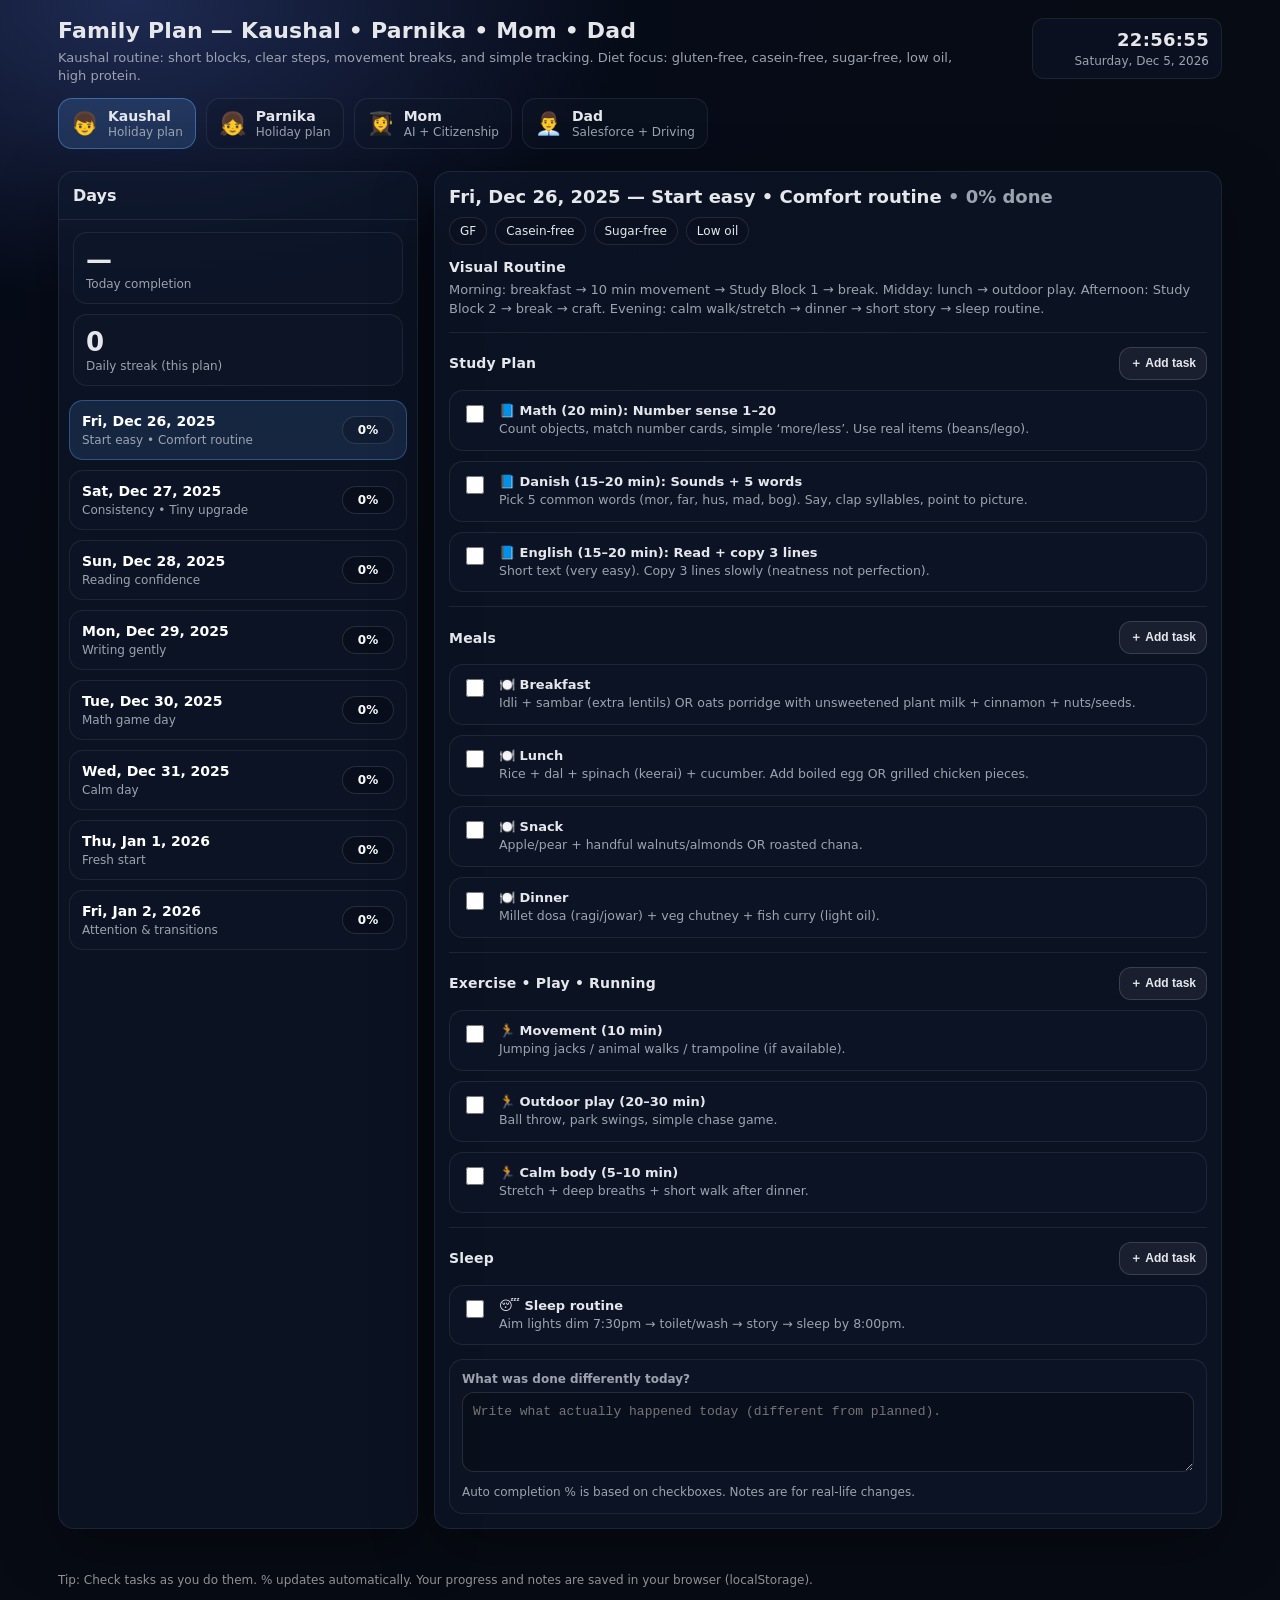
==== commit 95cb8625: "Update index.html" ====
--- a/index.html
+++ b/index.html
@@ -6,22 +6,30 @@
   <title>Family Plan — Kaushal • Parnika • Mom • Dad</title>
   <style>
     :root{
-      --bg:#0b1220;
-      --panel:#101a2e;
-      --card:#0f172a;
-      --card2:#111c33;
-      --text:#e5e7eb;
-      --muted:#9ca3af;
-      --line:rgba(255,255,255,0.08);
-
-      --blue:#60a5fa;
-      --green:#34d399;
-      --purple:#a78bfa;
-      --orange:#fb923c;
-      --red:#f87171;
-      --chip:#0b1020;
-      --white: #ffffff;
-    }
+  /* Base */
+  --bg:#060b18;
+  --panel:#0b1226;
+  --card:#0f172a;
+  --card2:#111c33;
+  --text:#e5e7eb;
+  --muted:#9ca3af;
+  --line:rgba(255,255,255,0.08);
+
+  /* Category colors */
+  --study:#60a5fa;   /* blue */
+  --food:#34d399;    /* green */
+  --move:#a78bfa;    /* purple */
+  --sleep:#fbbf24;   /* amber */
+  --vit:#fb7185;     /* rose */
+  --exam:#38bdf8;    /* cyan */
+
+  --chip:#020617;
+  --white:#ffffff;
+
+  /* Effects */
+  --glow-blue: 0 0 0 1px rgba(96,165,250,.25), 0 10px 30px rgba(96,165,250,.15);
+}
+
 
     *{ box-sizing:border-box; }
     body{
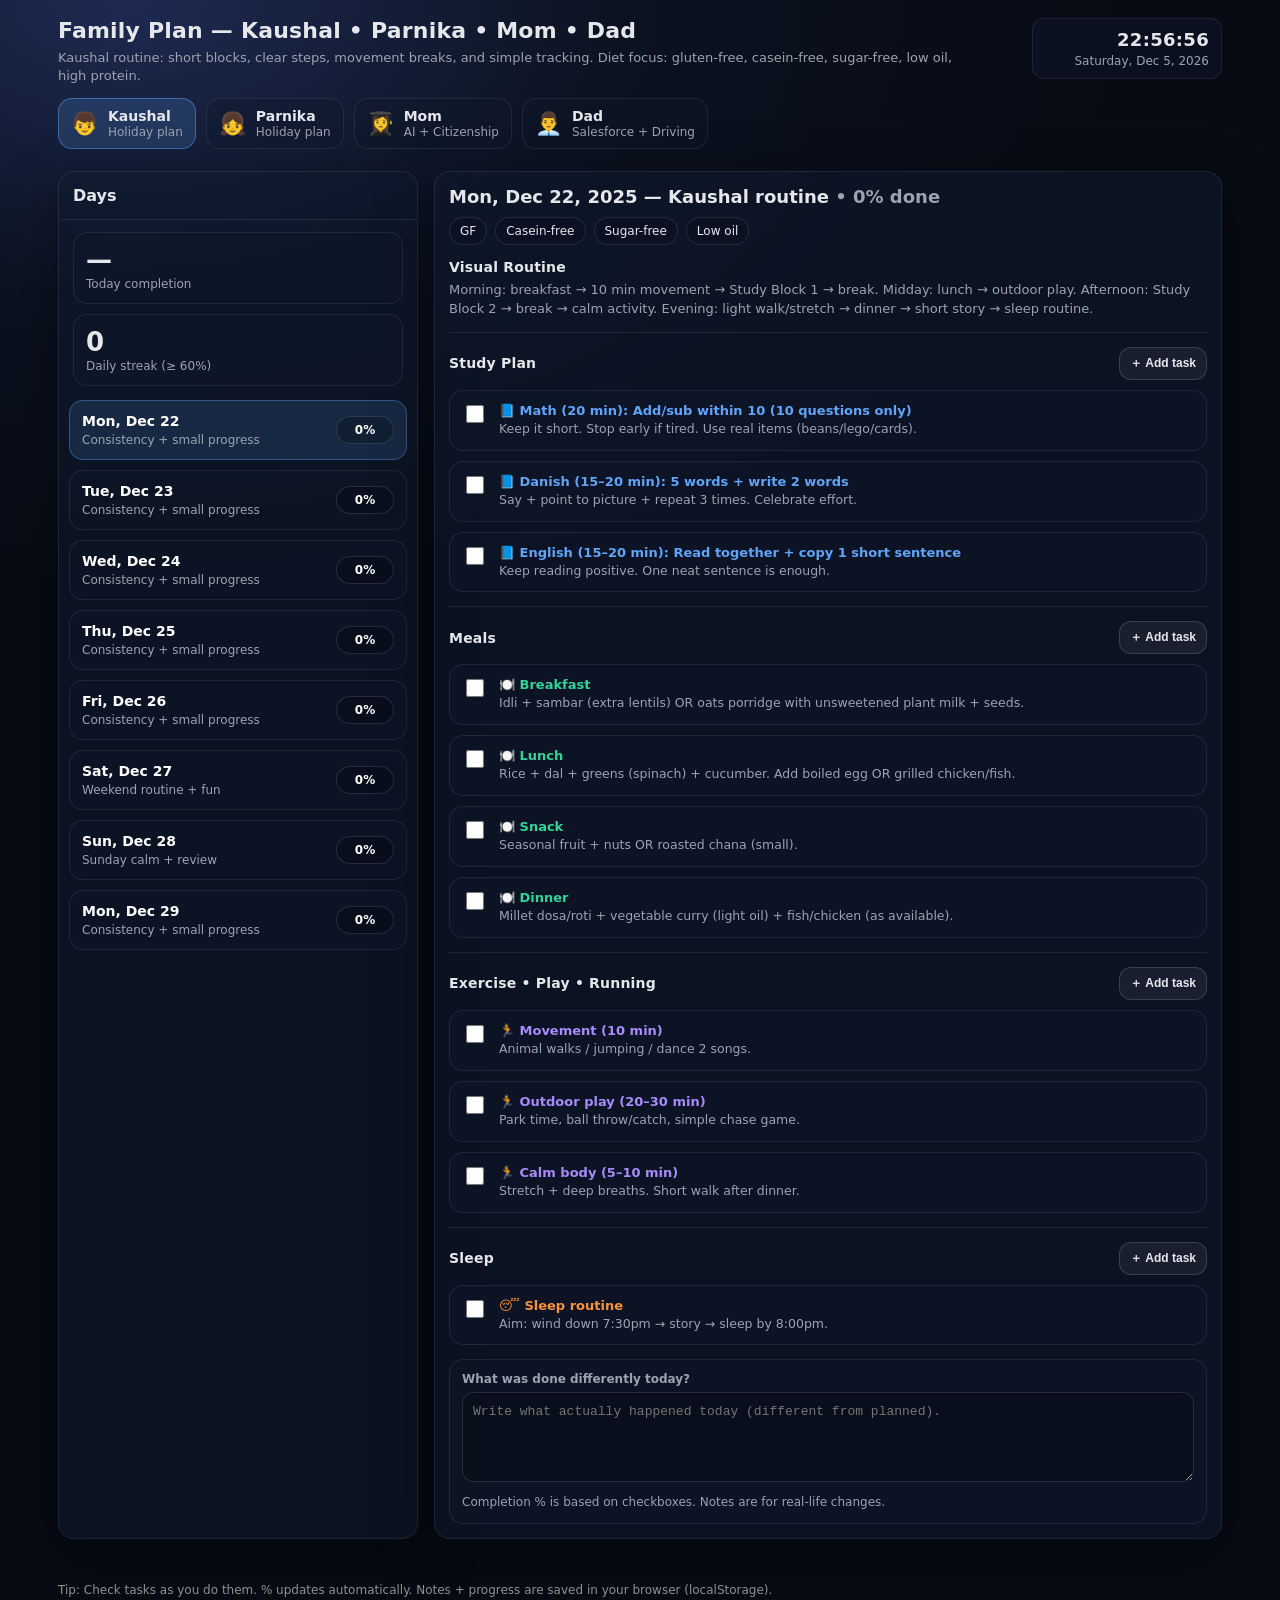
==== commit 96a38956: "Update index.html" ====
--- a/index.html
+++ b/index.html
@@ -4,32 +4,23 @@
   <meta charset="UTF-8" />
   <meta name="viewport" content="width=device-width,initial-scale=1" />
   <title>Family Plan — Kaushal • Parnika • Mom • Dad</title>
+
   <style>
     :root{
-  /* Base */
-  --bg:#060b18;
-  --panel:#0b1226;
-  --card:#0f172a;
-  --card2:#111c33;
-  --text:#e5e7eb;
-  --muted:#9ca3af;
-  --line:rgba(255,255,255,0.08);
-
-  /* Category colors */
-  --study:#60a5fa;   /* blue */
-  --food:#34d399;    /* green */
-  --move:#a78bfa;    /* purple */
-  --sleep:#fbbf24;   /* amber */
-  --vit:#fb7185;     /* rose */
-  --exam:#38bdf8;    /* cyan */
-
-  --chip:#020617;
-  --white:#ffffff;
-
-  /* Effects */
-  --glow-blue: 0 0 0 1px rgba(96,165,250,.25), 0 10px 30px rgba(96,165,250,.15);
-}
-
+      --bg:#0b1220;
+      --panel:#101a2e;
+      --card:#0f172a;
+      --text:#e5e7eb;
+      --muted:#9ca3af;
+      --line:rgba(255,255,255,0.08);
+
+      --blue:#60a5fa;
+      --green:#34d399;
+      --purple:#a78bfa;
+      --orange:#fb923c;
+      --red:#f87171;
+      --white:#ffffff;
+    }
 
     *{ box-sizing:border-box; }
     body{
@@ -112,15 +103,8 @@
       background: rgba(96,165,250,0.18);
       border-color: rgba(96,165,250,0.45);
     }
-    .tabIcon{
-      font-size: 22px;
-      line-height: 1;
-    }
-    .tabText{
-      display:flex;
-      flex-direction:column;
-      line-height:1.05;
-    }
+    .tabIcon{ font-size: 22px; line-height: 1; }
+    .tabText{ display:flex; flex-direction:column; line-height:1.05; }
     .tabText strong{ font-size: 14px; }
     .tabText span{ font-size: 12px; color: var(--muted); margin-top:2px; }
 
@@ -207,23 +191,13 @@
       background: rgba(96,165,250,0.14);
       border-color: rgba(96,165,250,0.35);
     }
-    .dayLeft{
-      display:flex;
-      flex-direction:column;
-      gap:4px;
-    }
-    .dayDate{
-      font-weight: 800;
-      font-size: 14px;
-      color: var(--white);
-    }
-    .dayTheme{
-      font-size: 12px;
-      color: var(--muted);
-    }
+    .dayLeft{ display:flex; flex-direction:column; gap:4px; }
+    .dayDate{ font-weight: 800; font-size: 14px; color: var(--white); }
+    .dayTheme{ font-size: 12px; color: var(--muted); }
+
     .badge{
       align-self:center;
-      min-width: 52px;
+      min-width: 58px;
       text-align:center;
       padding: 6px 10px;
       border-radius: 999px;
@@ -235,9 +209,7 @@
       white-space:nowrap;
     }
 
-    .detail{
-      padding: 14px;
-    }
+    .detail{ padding: 14px; }
     .detailTitle{
       display:flex;
       align-items:flex-start;
@@ -250,6 +222,7 @@
       font-size: 18px;
       font-weight: 900;
     }
+
     .chips{
       display:flex;
       gap:8px;
@@ -339,6 +312,7 @@
       line-height: 1.35;
     }
 
+    /* Category colors */
     .pillStudy{ color: var(--blue); }
     .pillFood{ color: var(--green); }
     .pillMove{ color: var(--purple); }
@@ -360,7 +334,7 @@
     }
     textarea{
       width: 100%;
-      min-height: 80px;
+      min-height: 90px;
       resize: vertical;
       border-radius: 12px;
       padding: 10px;
@@ -395,7 +369,7 @@
       <div class="titleBlock">
         <h1>Family Plan — Kaushal • Parnika • Mom • Dad</h1>
         <div class="subtitle" id="subtitle">
-          Kaushal routine: short blocks, clear steps, movement breaks, and simple tracking. Diet focus: GF/CF/Sugar-free/Low oil + high protein. (Adjust as needed.)
+          Kaushal routine: short blocks, clear steps, movement breaks, and simple tracking. Diet focus: GF/CF/Sugar-free/Low oil + high protein.
         </div>
       </div>
 
@@ -439,7 +413,7 @@
         </div>
         <div class="statCard">
           <div class="statBig" id="dailyStreak">0</div>
-          <div class="statLabel">Daily streak (this plan)</div>
+          <div class="statLabel">Daily streak (≥ 60%)</div>
         </div>
       </div>
 
@@ -453,377 +427,241 @@
   </div>
 
   <div class="footerHint">
-    Tip: Check tasks as you do them. % updates automatically. Your progress and notes are saved in your browser (localStorage).
+    Tip: Check tasks as you do them. % updates automatically. Notes + progress are saved in your browser (localStorage).
   </div>
 
 <script>
+/** =========================
+ *  DATE HELPERS
+ *  ========================= */
+function iso(d){ return d.toISOString().slice(0,10); }
+function listDates(startISO, endISO){
+  const out = [];
+  const start = new Date(startISO + "T00:00:00");
+  const end = new Date(endISO + "T00:00:00");
+  for(let d = new Date(start); d <= end; d.setDate(d.getDate()+1)){
+    out.push(iso(d));
+  }
+  return out;
+}
+const PLAN_DATES = listDates("2025-12-22","2026-01-04");
+
+/** =========================
+ *  TASK TEMPLATES (easy + consistent)
+ *  ========================= */
+function kaushalTasksForDate(dateISO){
+  // small gentle variations by weekday
+  const d = new Date(dateISO + "T00:00:00");
+  const wd = d.getDay(); // 0 Sun ... 6 Sat
+
+  const math = (wd===0) ? "Math (20 min): Review + 5 easy questions"
+           : (wd===6) ? "Math (20 min): Number bonds to 10 (using objects)"
+           : "Math (20 min): Add/sub within 10 (10 questions only)";
+
+  const danish = (wd===0) ? "Danish (15–20 min): Flashcards (10 words)"
+              : (wd===3) ? "Danish (15–20 min): Simple Q&A (Hvad hedder du? Hvor bor du?)"
+              : "Danish (15–20 min): 5 words + write 2 words";
+
+  const english = (wd===5) ? "English (15–20 min): Sight words (5 words) + write once"
+               : "English (15–20 min): Read together + copy 1 short sentence";
+
+  const theme = (wd===0) ? "Sunday calm + review"
+              : (wd===6) ? "Weekend routine + fun"
+              : "Consistency + small progress";
+
+  return {
+    theme,
+    routine:
+      "Morning: breakfast → 10 min movement → Study Block 1 → break. " +
+      "Midday: lunch → outdoor play. " +
+      "Afternoon: Study Block 2 → break → calm activity. " +
+      "Evening: light walk/stretch → dinner → short story → sleep routine.",
+    sections:{
+      study:[
+        { t: math, n:"Keep it short. Stop early if tired. Use real items (beans/lego/cards)." },
+        { t: danish, n:"Say + point to picture + repeat 3 times. Celebrate effort." },
+        { t: english, n:"Keep reading positive. One neat sentence is enough." },
+      ],
+      meals:[
+        { t:"Breakfast", n:"Idli + sambar (extra lentils) OR oats porridge with unsweetened plant milk + seeds." },
+        { t:"Lunch", n:"Rice + dal + greens (spinach) + cucumber. Add boiled egg OR grilled chicken/fish." },
+        { t:"Snack", n:"Seasonal fruit + nuts OR roasted chana (small)." },
+        { t:"Dinner", n:"Millet dosa/roti + vegetable curry (light oil) + fish/chicken (as available)." },
+      ],
+      move:[
+        { t:"Movement (10 min)", n:"Animal walks / jumping / dance 2 songs." },
+        { t:"Outdoor play (20–30 min)", n:"Park time, ball throw/catch, simple chase game." },
+        { t:"Calm body (5–10 min)", n:"Stretch + deep breaths. Short walk after dinner." },
+      ],
+      sleep:[
+        { t:"Sleep routine", n:"Aim: wind down 7:30pm → story → sleep by 8:00pm." },
+      ]
+    }
+  };
+}
+
+function parnikaTasksForDate(dateISO){
+  const d = new Date(dateISO + "T00:00:00");
+  const wd = d.getDay();
+  const theme = "Play + healthy routine";
+  const play = (wd===0) ? "Play learning (10–15 min): Puzzles + matching"
+             : (wd===2) ? "Play learning (10–15 min): Counting toys 1–10"
+             : "Play learning (10–15 min): Colors + shapes";
+
+  return {
+    theme,
+    routine:
+      "Morning: breakfast → outdoor play. Midday: lunch → nap/quiet time. " +
+      "Afternoon: crafts + movement. 4:30pm–7:30pm: online school. " +
+      "Evening: dinner → story → sleep by 8:00pm.",
+    sections:{
+      study:[
+        { t: play, n:"Keep it fun and short. Stop while still happy." },
+        { t:"Story time (10 min)", n:"Read 1 small book. Ask 2 easy questions." },
+        { t:"Online school (4:30–7:30 pm)", n:"Support with water/snack breaks if allowed. Calm after class." },
+      ],
+      meals:[
+        { t:"Breakfast", n:"Egg/banana pancake (no sugar) OR oats + fruit." },
+        { t:"Lunch", n:"Rice + dal + veg OR small chicken/fish + veg." },
+        { t:"Snack", n:"Fruit + small nuts (if safe) OR roasted chana (small)." },
+        { t:"Dinner", n:"Light dinner: veg + protein (egg/chicken/fish)." },
+      ],
+      move:[
+        { t:"Outdoor play (30 min)", n:"Park, swing, running games with Kaushal." },
+        { t:"Music & movement (10 min)", n:"Dance to 2 songs." },
+        { t:"Calm-down (5 min)", n:"Stretch + deep breaths before sleep." },
+      ],
+      sleep:[
+        { t:"Sleep by 8:00pm", n:"Dim lights after 7:30pm. Same bedtime daily." }
+      ]
+    }
+  };
+}
+
+function momTasksForDate(dateISO){
+  const d = new Date(dateISO + "T00:00:00");
+  const wd = d.getDay();
+  const theme = (wd===0) ? "Review + lighter study" : "AI + Citizenship + Health";
+
+  // Vitamin “alternatives” reminder (safe, general)
+  const supplementsNote =
+    "✅ Iron + ✅ Vitamin D daily (set reminder). If iron upsets stomach, take with food. " +
+    "Common food sources of iron: spinach, lentils/beans, chickpeas, pumpkin seeds, eggs, fish, chicken. " +
+    "Use Vitamin C (orange/kiwi/lemon) with iron meals. Avoid tea/coffee right after iron meals.";
+
+  return {
+    theme,
+    routine:
+      "Blocks: (1) AI study (2) AI assignment (3) Citizenship reading + flashcards (4) Walk/stretch. " +
+      "Keep short blocks + breaks.",
+    sections:{
+      study:[
+        { t:"AI Study (60–90 min)", n:"Lecture/reading. Note key points + 3 questions." },
+        { t:"AI Assignment (45–60 min)", n:"Work on 1 small deliverable. Stop when done." },
+        { t:"Citizenship (45–60 min): Chapter reading", n:"Read 8–12 pages + 5 bullet summary + 10 flashcards." },
+        { t:"Practice quiz (10–15 min)", n:"Answer 10 questions from flashcards/notes." },
+      ],
+      meals:[
+        { t:"Iron + Protein Breakfast", n:"Eggs/tofu + spinach OR oats + pumpkin seeds + berries + Vitamin-C fruit." },
+        { t:"Iron-rich Lunch", n:"Lentils/beans + leafy greens + chicken/fish. Add lemon (Vitamin C)." },
+        { t:"Snack", n:"Nuts + fruit OR hummus + veggies (avoid tea/coffee right after iron meals)." },
+        { t:"High-protein Dinner", n:"Fish/chicken + vegetables + quinoa/rice. Add beetroot/greens sometimes." },
+        { t:"Daily vitamins", n: supplementsNote },
+      ],
+      move:[
+        { t:"Walk (20–30 min)", n:"Easy walk after lunch or dinner." },
+        { t:"Stretch (5–10 min)", n:"Neck/shoulders/back stretches." },
+      ],
+      sleep:[
+        { t:"Sleep routine", n:"Aim consistent bedtime. Reduce screen 30 min before sleep." }
+      ]
+    }
+  };
+}
+
+function dadTasksForDate(dateISO){
+  const d = new Date(dateISO + "T00:00:00");
+  const isBeforeExam = (dateISO <= "2026-01-04"); // exam Jan 4
+  const theme = isBeforeExam ? "Salesforce focus + Driving theory" : "Driving focus";
+
+  return {
+    theme,
+    routine:
+      "Until Jan 4: Salesforce daily + small driving theory block. " +
+      "Goal: Danish driving license completed by February (steady practice).",
+    sections:{
+      study:[
+        { t:"Salesforce (60–120 min)", n:"Revision + 30 practice questions. Review wrong answers." },
+        { t:"Salesforce mock (20–30 min)", n:"Timed mini test. Track score." },
+        { t:"Driving theory (30–45 min)", n:"Read 1 topic + 20 practice questions." },
+        { t:"Driving practical prep (10 min)", n:"Review mistakes list OR watch 1 short lesson video." },
+      ],
+      meals:[
+        { t:"Hydration", n:"Water. Keep caffeine moderate. Avoid heavy meals before long study blocks." },
+        { t:"Balanced meals", n:"Protein + veg + carbs (stable energy)." },
+      ],
+      move:[
+        { t:"Walk (15–20 min)", n:"Short walk to reset mind." },
+        { t:"Stretch (5 min)", n:"Back/neck stretches." },
+      ],
+      sleep:[
+        { t:"Sleep", n:"Try for 7 hours when possible." }
+      ]
+    }
+  };
+}
+
+/** =========================
+ *  BUILD DAYS FOR EACH PROFILE
+ *  ========================= */
+function buildDays(profile){
+  return PLAN_DATES.map(dateISO=>{
+    const d = new Date(dateISO + "T00:00:00");
+    const pretty = d.toLocaleDateString(undefined, { weekday:"short", month:"short", day:"numeric", year:"numeric" });
+
+    let pack;
+    if(profile==="kaushal") pack = kaushalTasksForDate(dateISO);
+    if(profile==="parnika") pack = parnikaTasksForDate(dateISO);
+    if(profile==="mom")     pack = momTasksForDate(dateISO);
+    if(profile==="dad")     pack = dadTasksForDate(dateISO);
+
+    return {
+      id: dateISO,
+      title: `${pretty} — ${profile.charAt(0).toUpperCase()+profile.slice(1)} routine`,
+      theme: pack.theme,
+      routine: pack.routine,
+      sections: pack.sections
+    };
+  });
+}
+
 /** =========================
  *  DATA (Plans)
  *  ========================= */
 const plans = {
   kaushal: {
-    header: "Kaushal Max — 10-Day Holiday Plan (Dec 26, 2025 → Jan 4, 2026)",
+    header: "Kaushal — Holiday Plan (Dec 22, 2025 → Jan 4, 2026)",
     subtitle: "Kaushal routine: short blocks, clear steps, movement breaks, and simple tracking. Diet focus: gluten-free, casein-free, sugar-free, low oil, high protein.",
     chips: ["GF", "Casein-free", "Sugar-free", "Low oil"],
-    days: [
-      {
-        id:"2025-12-26",
-        title:"Fri, Dec 26, 2025 — Start easy • Comfort routine",
-        theme:"Start easy • Comfort routine",
-        routine:"Morning: breakfast → 10 min movement → Study Block 1 → break. Midday: lunch → outdoor play. Afternoon: Study Block 2 → break → craft. Evening: calm walk/stretch → dinner → short story → sleep routine.",
-        sections: {
-          study: [
-            { t:"Math (20 min): Number sense 1–20", n:"Count objects, match number cards, simple ‘more/less’. Use real items (beans/lego)." },
-            { t:"Danish (15–20 min): Sounds + 5 words", n:"Pick 5 common words (mor, far, hus, mad, bog). Say, clap syllables, point to picture." },
-            { t:"English (15–20 min): Read + copy 3 lines", n:"Short text (very easy). Copy 3 lines slowly (neatness not perfection)." },
-          ],
-          meals: [
-            { t:"Breakfast", n:"Idli + sambar (extra lentils) OR oats porridge with unsweetened plant milk + cinnamon + nuts/seeds." },
-            { t:"Lunch", n:"Rice + dal + spinach (keerai) + cucumber. Add boiled egg OR grilled chicken pieces." },
-            { t:"Snack", n:"Apple/pear + handful walnuts/almonds OR roasted chana." },
-            { t:"Dinner", n:"Millet dosa (ragi/jowar) + veg chutney + fish curry (light oil)." },
-          ],
-          move: [
-            { t:"Movement (10 min)", n:"Jumping jacks / animal walks / trampoline (if available)." },
-            { t:"Outdoor play (20–30 min)", n:"Ball throw, park swings, simple chase game." },
-            { t:"Calm body (5–10 min)", n:"Stretch + deep breaths + short walk after dinner." },
-          ],
-          sleep: [
-            { t:"Sleep routine", n:"Aim lights dim 7:30pm → toilet/wash → story → sleep by 8:00pm." },
-          ]
-        }
-      },
-      {
-        id:"2025-12-27",
-        title:"Sat, Dec 27, 2025 — Consistency • Tiny upgrade",
-        theme:"Consistency • Tiny upgrade",
-        routine:"Keep the same structure. Add one small improvement: 5 min longer reading OR 5 extra math questions. Keep calm transitions.",
-        sections: {
-          study: [
-            { t:"Math (20 min): Add/sub within 10", n:"10 quick questions only. Stop at 10." },
-            { t:"Danish (15–20 min): School words", n:"skole, lærer, ven, bog, blyant. Say + point + write 2 words." },
-            { t:"English (15–20 min): Read 5 min + write 1 sentence", n:"One neat sentence is enough." },
-          ],
-          meals: [
-            { t:"Breakfast", n:"Pesarattu (moong dal dosa) + chutney (low oil)." },
-            { t:"Lunch", n:"Rice + dal + mixed veg. Add chicken/fish if possible." },
-            { t:"Snack", n:"Banana/pear + peanut butter (no sugar added) OR nuts." },
-            { t:"Dinner", n:"Ragi roti + veg kurma (light) + boiled egg." },
-          ],
-          move: [
-            { t:"Run/walk (15–20 min)", n:"Short intervals: run 30 sec + walk 60 sec × 8." },
-            { t:"Play (20 min)", n:"Obstacle course at home: pillows, tape line, hop steps." },
-            { t:"Calm body (5 min)", n:"Stretch + ‘wall push’ for sensory calm." },
-          ],
-          sleep: [{ t:"Sleep by 8:00pm", n:"Same routine, same time." }]
-        }
-      },
-      {
-        id:"2025-12-28",
-        title:"Sun, Dec 28, 2025 — Reading confidence",
-        theme:"Reading confidence",
-        routine:"Make reading easy and positive. 2 short reads, lots of praise. Keep movement breaks.",
-        sections: {
-          study: [
-            { t:"Math (20 min): Shapes + patterns", n:"Find shapes around home. Make patterns with blocks (ABAB, AABB)." },
-            { t:"Danish (15–20 min): Picture naming", n:"Name 10 pictures. Ask ‘Hvad er det?’ and answer." },
-            { t:"English (15–20 min): Read together", n:"Read 1 page together + repeat after you." },
-          ],
-          meals: [
-            { t:"Breakfast", n:"Idli / dosa + sambar (extra dal)." },
-            { t:"Lunch", n:"Curd NOT allowed (casein-free). Use coconut yogurt if needed. Rice + dal + veg." },
-            { t:"Snack", n:"Orange/kiwi + roasted chana." },
-            { t:"Dinner", n:"Fish/chicken + vegetables + small rice portion." },
-          ],
-          move: [
-            { t:"Outdoor play (30 min)", n:"Park, swings, gentle running." },
-            { t:"Home movement (10 min)", n:"Dance to 2 songs." },
-          ],
-          sleep: [{ t:"Sleep by 8:00pm", n:"Story + calm breathing 2 minutes." }]
-        }
-      },
-      {
-        id:"2025-12-29",
-        title:"Mon, Dec 29, 2025 — Writing gently",
-        theme:"Writing gently",
-        routine:"Focus on writing without pressure. Short writing + breaks + reward.",
-        sections: {
-          study: [
-            { t:"Math (20 min): Number bonds to 10", n:"Use beads/coins. Make 10 in different ways." },
-            { t:"Danish (15–20 min): Write 3 words", n:"Write slowly. If hard, trace letters." },
-            { t:"English (15–20 min): Copy 1 sentence", n:"Big letters are OK. Just complete it." },
-          ],
-          meals: [
-            { t:"Breakfast", n:"Oats + seeds + berries (no sugar)." },
-            { t:"Lunch", n:"Rice + dal + spinach + egg/chicken." },
-            { t:"Snack", n:"Apple + nuts." },
-            { t:"Dinner", n:"Millet roti + veg + fish/chicken." },
-          ],
-          move: [
-            { t:"Run/walk (15 min)", n:"Same intervals, keep fun." },
-            { t:"Play (20 min)", n:"Ball games, throwing/catching." },
-          ],
-          sleep: [{ t:"Sleep by 8:00pm", n:"Same routine." }]
-        }
-      },
-      {
-        id:"2025-12-30",
-        title:"Tue, Dec 30, 2025 — Math game day",
-        theme:"Math game day",
-        routine:"Make math playful today: dice, cards, quick wins.",
-        sections: {
-          study: [
-            { t:"Math (20 min): Dice addition", n:"Roll 2 dice → add. 10 rounds." },
-            { t:"Danish (15–20 min): Short sentences", n:"‘Jeg kan…’, ‘Jeg vil…’ Say + write 1 sentence." },
-            { t:"English (15–20 min): Sight words", n:"Pick 5 words, read 3 times, write once." },
-          ],
-          meals: [
-            { t:"Breakfast", n:"Pesarattu + tomato chutney." },
-            { t:"Lunch", n:"Rice + dal + veg + boiled egg." },
-            { t:"Snack", n:"Pear + roasted chana." },
-            { t:"Dinner", n:"Chicken/fish curry (light oil) + veg + rice." },
-          ],
-          move: [
-            { t:"Outdoor play (30 min)", n:"Park play + short sprints." },
-            { t:"Calm stretch (5 min)", n:"Hamstring stretch + child pose." },
-          ],
-          sleep: [{ t:"Sleep by 8:00pm", n:"Same routine." }]
-        }
-      },
-      {
-        id:"2025-12-31",
-        title:"Wed, Dec 31, 2025 — Calm day (holiday noise-friendly)",
-        theme:"Calm day",
-        routine:"Keep calm. If fireworks/noise, plan indoor games, headphones, quiet corners.",
-        sections: {
-          study: [
-            { t:"Math (15 min): Review (easy)", n:"Only review. Stop early if tired." },
-            { t:"Danish (15 min): Review 10 words", n:"Flashcards: say + point." },
-            { t:"English (15 min): Read 1 short story", n:"Just enjoy the story." },
-          ],
-          meals: [
-            { t:"Breakfast", n:"Idli + sambar." },
-            { t:"Lunch", n:"Rice + dal + veg." },
-            { t:"Snack", n:"Banana + nuts." },
-            { t:"Dinner", n:"Millet dosa + veg + fish/chicken." },
-          ],
-          move: [
-            { t:"Indoor movement (10–15 min)", n:"Dance, yoga, balloon games." },
-            { t:"Quiet activity (15 min)", n:"Lego, coloring, sensory box." },
-          ],
-          sleep: [{ t:"Early wind-down", n:"Start calm routine earlier if noise." }]
-        }
-      },
-      {
-        id:"2026-01-01",
-        title:"Thu, Jan 1, 2026 — Fresh start • back-to-school prep begins",
-        theme:"Fresh start",
-        routine:"Introduce school-like morning rhythm (wake, wash, dress, breakfast) gently. Prepare bag, clothes, bedtime earlier.",
-        sections: {
-          study: [
-            { t:"Math (20 min): Add/sub mixed within 10", n:"10 quick questions only. Stop at 10." },
-            { t:"Danish (20 min): School words", n:"skole, lærer, ven, bog, blyant. Say + point + write 2 words." },
-            { t:"English (20 min): Reading 5 min + writing 1 sentence", n:"One neat sentence is enough." },
-          ],
-          meals: [
-            { t:"Breakfast", n:"Idli/pesarattu + sambar." },
-            { t:"Lunch", n:"Rice + chicken curry (light) + greens." },
-            { t:"Snack", n:"Pear + roasted chana." },
-            { t:"Dinner", n:"Millet roti + fish/prawns curry + veg." },
-          ],
-          move: [
-            { t:"Morning movement (10 min)", n:"Walk + jumping/skip." },
-            { t:"Outdoor play (30 min)", n:"Park + running game." },
-          ],
-          sleep: [{ t:"Sleep by 8:00pm", n:"School-week rhythm starts." }]
-        }
-      },
-      {
-        id:"2026-01-02",
-        title:"Fri, Jan 2, 2026 — Attention & transitions",
-        theme:"Attention & transitions",
-        routine:"Practice transitions: ‘2 minutes left’ timer → change activity. Reward smooth switching.",
-        sections: {
-          study: [
-            { t:"Math (20 min): Time & days", n:"Yesterday/today/tomorrow + simple clock (hour hand only)." },
-            { t:"Danish (15–20 min): Simple Q&A", n:"‘Hvad hedder du?’, ‘Hvor bor du?’ practice." },
-            { t:"English (15–20 min): Read + 3 words writing", n:"Write 3 words only." },
-          ],
-          meals: [
-            { t:"Breakfast", n:"Oats + seeds + fruit (no sugar)." },
-            { t:"Lunch", n:"Rice + dal + veg + egg/chicken." },
-            { t:"Snack", n:"Apple + nuts." },
-            { t:"Dinner", n:"Ragi roti + veg + fish/chicken." },
-          ],
-          move: [
-            { t:"Run/walk (15–20 min)", n:"Intervals. End with calm walk." },
-            { t:"Play (20 min)", n:"Ball + simple rules." },
-          ],
-          sleep: [{ t:"Sleep by 8:00pm", n:"Same routine." }]
-        }
-      },
-      {
-        id:"2026-01-03",
-        title:"Sat, Jan 3, 2026 — Confidence build",
-        theme:"Confidence build",
-        routine:"Let him choose 1 activity. Keep tasks short and success-based.",
-        sections: {
-          study: [
-            { t:"Math (20 min): Review + 5 new", n:"Review easy + add 5 new questions." },
-            { t:"Danish (15–20 min): Flashcards", n:"10 cards. Say + clap syllables." },
-            { t:"English (15–20 min): Read aloud together", n:"You read 1 line, he repeats." },
-          ],
-          meals: [
-            { t:"Breakfast", n:"Pesarattu + chutney." },
-            { t:"Lunch", n:"Rice + fish/chicken + veg." },
-            { t:"Snack", n:"Orange/kiwi + nuts." },
-            { t:"Dinner", n:"Millet dosa + veg curry." },
-          ],
-          move: [
-            { t:"Outdoor play (30 min)", n:"Park + running." },
-            { t:"Calm stretch (5–10 min)", n:"Stretch + deep breathing." },
-          ],
-          sleep: [{ t:"Sleep by 8:00pm", n:"Same routine." }]
-        }
-      },
-      {
-        id:"2026-01-04",
-        title:"Sun, Jan 4, 2026 — Ready for school tomorrow",
-        theme:"Ready for school",
-        routine:"Keep it light. Pack bag, prepare clothes, early calm evening.",
-        sections: {
-          study: [
-            { t:"Math (15–20 min): Review only", n:"Only review. No new topics." },
-            { t:"Danish (15 min): Review 10 words", n:"Flashcards + 2 words writing." },
-            { t:"English (15 min): Read 1 short story", n:"Comfort reading." },
-          ],
-          meals: [
-            { t:"Breakfast", n:"Idli + sambar." },
-            { t:"Lunch", n:"Rice + dal + veg + chicken/fish." },
-            { t:"Snack", n:"Pear + roasted chana." },
-            { t:"Dinner", n:"Light dinner: veg soup + egg/chicken pieces." },
-          ],
-          move: [
-            { t:"Walk (20 min)", n:"Relaxing family walk." },
-            { t:"Pack & prep", n:"Prepare school items calmly." },
-          ],
-          sleep: [{ t:"Sleep by 8:00pm", n:"Early wind-down." }]
-        }
-      },
-    ]
+    days: buildDays("kaushal")
   },
-
   parnika: {
-    header: "Parnika — Holiday Plan (same dates) + Online School (4:30pm–7:30pm)",
-    subtitle: "3.9 years: play-based learning, simple routines, healthy food, early sleep. Keep activities short and fun.",
+    header: "Parnika — Holiday Plan (Dec 22, 2025 → Jan 4, 2026) + Online School (4:30pm–7:30pm)",
+    subtitle: "3.9 years: play-based learning, simple routines, healthy food, early sleep.",
     chips: ["Play-based", "Healthy", "Early sleep"],
-    days: [
-      ...["2025-12-26","2025-12-27","2025-12-28","2025-12-29","2025-12-30","2025-12-31","2026-01-01","2026-01-02","2026-01-03","2026-01-04"].map((id,idx)=>({
-        id,
-        title: ([
-          "Fri, Dec 26, 2025","Sat, Dec 27, 2025","Sun, Dec 28, 2025","Mon, Dec 29, 2025","Tue, Dec 30, 2025",
-          "Wed, Dec 31, 2025","Thu, Jan 1, 2026","Fri, Jan 2, 2026","Sat, Jan 3, 2026","Sun, Jan 4, 2026"
-        ][idx]) + " — Parnika routine",
-        theme:"Play + healthy routine",
-        routine:"Morning: breakfast → outdoor play. Midday: lunch → nap/quiet time. Afternoon: crafts + movement. 4:30pm–7:30pm: online school. Evening: dinner → story → sleep by 8:00pm.",
-        sections:{
-          study:[
-            { t:"Play learning (10–15 min): Colors/shapes", n:"Sort toys by color, match shapes, simple puzzles." },
-            { t:"Story time (10 min)", n:"Read 1 small book. Ask 2 easy questions." },
-            { t:"Online school (4:30–7:30 pm)", n:"Help with water/snack break if allowed. Keep calm after class." },
-          ],
-          meals:[
-            { t:"Breakfast", n:"Egg/banana pancake (no sugar) OR oats + fruit." },
-            { t:"Lunch", n:"Rice + dal + veg OR small chicken/fish + veg." },
-            { t:"Snack", n:"Fruit + nuts (if safe) OR roasted chana (small)." },
-            { t:"Dinner", n:"Light dinner: veg + protein (egg/chicken/fish)." },
-          ],
-          move:[
-            { t:"Outdoor play (30 min)", n:"Park, swing, running games with Kaushal." },
-            { t:"Music & movement (10 min)", n:"Dance to 2 songs." },
-            { t:"Calm-down (5 min)", n:"Stretch + deep breaths before sleep." },
-          ],
-          sleep:[
-            { t:"Sleep by 8:00pm", n:"Same bedtime every day. Dim lights after 7:30pm." }
-          ]
-        }
-      }))
-    ]
+    days: buildDays("parnika")
   },
-
   mom: {
     header: "Mom — Masters AI + Danish Citizenship Exam (Goal: May 2026) + Health",
-    subtitle: "Daily focus: AI classes/assignments + citizenship chapters. Health: anemia → iron-rich + high protein + daily Iron & Vitamin D.",
+    subtitle: "Daily focus: AI classes/assignments + citizenship chapters. Health: iron-rich + high protein + daily Iron & Vitamin D.",
     chips: ["AI study", "Citizenship", "Iron", "Vitamin D"],
-    days: [
-      ...["2025-12-26","2025-12-27","2025-12-28","2025-12-29","2025-12-30","2025-12-31","2026-01-01","2026-01-02","2026-01-03","2026-01-04"].map((id,idx)=>({
-        id,
-        title: ([
-          "Fri, Dec 26, 2025","Sat, Dec 27, 2025","Sun, Dec 28, 2025","Mon, Dec 29, 2025","Tue, Dec 30, 2025",
-          "Wed, Dec 31, 2025","Thu, Jan 1, 2026","Fri, Jan 2, 2026","Sat, Jan 3, 2026","Sun, Jan 4, 2026"
-        ][idx]) + " — Mom routine",
-        theme:"AI + Citizenship + Health",
-        routine:"Plan blocks: (1) AI class/reading (2) Assignments (3) Citizenship reading + flashcards (4) Short walk. Keep it realistic (short blocks).",
-        sections:{
-          study:[
-            { t:"AI Study (60–90 min)", n:"Lecture / reading. Note key points + 3 questions." },
-            { t:"AI Assignment (45–60 min)", n:"Work on 1 small deliverable. Stop when done." },
-            { t:"Citizenship (45–60 min): Chapter reading", n:"Read 8–12 pages + write 5 bullet summary + 10 flashcards." },
-            { t:"Practice quiz (10–15 min)", n:"Answer 10 questions from notes/flashcards." },
-          ],
-          meals:[
-            { t:"Iron + Protein Breakfast", n:"Eggs / tofu scramble + spinach OR oats + pumpkin seeds + berries. Add vitamin-C fruit (orange/kiwi) for iron absorption." },
-            { t:"Iron-rich Lunch", n:"Lentils/beans + leafy greens (spinach/kale) + chicken/fish. Use lemon (vit C)." },
-            { t:"Snack", n:"Nuts + fruit OR hummus + veggies. (Avoid tea/coffee right after iron meals.)" },
-            { t:"High-protein Dinner", n:"Fish/chicken + vegetables + quinoa/rice. Add beetroot/greens sometimes." },
-            { t:"Daily supplements", n:"✅ Iron + ✅ Vitamin D (set reminder). If iron upsets stomach, take with food." },
-          ],
-          move:[
-            { t:"Walk (20–30 min)", n:"Easy walk after lunch or dinner." },
-            { t:"Stretch (5–10 min)", n:"Neck/shoulders/back stretches (study-friendly)." },
-          ],
-          sleep:[
-            { t:"Sleep routine", n:"Aim consistent bedtime. Reduce screen 30 min before sleep." }
-          ]
-        }
-      }))
-    ]
+    days: buildDays("mom")
   },
-
   dad: {
     header: "Dad — Salesforce Exam (Jan 4) + Danish Driving License (Goal: Feb)",
-    subtitle: "Daily focus: Salesforce revision until Jan 4, then driving theory/practical. Keep daily practice steady.",
+    subtitle: "Daily focus: Salesforce revision until Jan 4, plus driving theory. Goal: driving license completed by February.",
     chips: ["Salesforce", "Driving Theory", "Driving Practice"],
-    days: [
-      ...["2025-12-26","2025-12-27","2025-12-28","2025-12-29","2025-12-30","2025-12-31","2026-01-01","2026-01-02","2026-01-03","2026-01-04"].map((id,idx)=>({
-        id,
-        title: ([
-          "Fri, Dec 26, 2025","Sat, Dec 27, 2025","Sun, Dec 28, 2025","Mon, Dec 29, 2025","Tue, Dec 30, 2025",
-          "Wed, Dec 31, 2025","Thu, Jan 1, 2026","Fri, Jan 2, 2026","Sat, Jan 3, 2026","Sun, Jan 4, 2026"
-        ][idx]) + " — Dad routine",
-        theme:"Salesforce + Driving",
-        routine:"Until Jan 4: Salesforce focus daily. Add small driving theory block. After Jan 4: increase driving theory + practical sessions to finish by February.",
-        sections:{
-          study:[
-            { t:"Salesforce (60–120 min)", n:"Revision + 30 practice questions. Review wrong answers." },
-            { t:"Salesforce mock (20–30 min)", n:"Timed mini test. Track score." },
-            { t:"Driving theory (30–45 min)", n:"Read 1 topic + do 20 practice questions." },
-            { t:"Driving practical prep (10 min)", n:"Watch 1 short lesson video OR review mistakes list." },
-          ],
-          meals:[
-            { t:"Hydration", n:"Water + no heavy meals before long study blocks." },
-            { t:"Simple balanced meals", n:"Protein + veg + carbs (keep energy stable)." },
-          ],
-          move:[
-            { t:"Walk (15–20 min)", n:"Short walk to reset mind." },
-            { t:"Stretch (5 min)", n:"Back/neck stretches." },
-          ],
-          sleep:[
-            { t:"Sleep", n:"Keep minimum 7 hours when possible." }
-          ]
-        }
-      }))
-    ]
+    days: buildDays("dad")
   }
 };
 
@@ -833,7 +671,7 @@
 let currentProfile = "kaushal";
 let currentDayId = plans[currentProfile].days[0].id;
 
-function storageKey(profile){ return `familyPlan_v2_${profile}`; }
+function storageKey(profile){ return `familyPlan_v3_${profile}`; }
 
 function loadProfileState(profile){
   const raw = localStorage.getItem(storageKey(profile));
@@ -857,12 +695,17 @@
 }
 
 /** =========================
- *  HELPERS
- *  ========================= */
-function fmtPrettyDate(dateStr){
-  // expects YYYY-MM-DD
-  const d = new Date(dateStr + "T00:00:00");
-  return d.toLocaleDateString(undefined, { weekday:"short", year:"numeric", month:"short", day:"numeric" });
+ *  COMPLETION
+ *  ========================= */
+function flattenTasks(day){
+  const out = [];
+  const sections = day.sections || {};
+  Object.keys(sections).forEach(sec=>{
+    sections[sec].forEach((task, idx)=>{
+      out.push({ sec, idx, t: task.t, n: task.n, key: `${sec}_${idx}` });
+    });
+  });
+  return out;
 }
 
 function computeCompletionForDay(profile, day){
@@ -874,35 +717,16 @@
   return Math.round((done/total) * 100);
 }
 
-function flattenTasks(day){
-  const out = [];
-  const sections = day.sections || {};
-  Object.keys(sections).forEach(sec=>{
-    sections[sec].forEach((task, idx)=>{
-      out.push({
-        sec,
-        idx,
-        t: task.t,
-        n: task.n,
-        key: `${sec}_${idx}`
-      });
-    });
-  });
-  return out;
-}
-
 function computeTodayCompletion(profile){
-  const today = new Date();
-  const todayId = today.toISOString().slice(0,10);
+  const todayId = new Date().toISOString().slice(0,10);
   const day = plans[profile].days.find(d=>d.id === todayId);
   if(!day) return null;
   return computeCompletionForDay(profile, day);
 }
 
 function computeStreak(profile){
-  // streak: consecutive days in plan (ending today) with >= 60% completion
-  const today = new Date();
-  const todayId = today.toISOString().slice(0,10);
+  // streak: consecutive plan days (ending today) with >= 60%
+  const todayId = new Date().toISOString().slice(0,10);
   const planDays = plans[profile].days.map(d=>d.id);
   const todayIndex = planDays.indexOf(todayId);
   if(todayIndex === -1) return 0;
@@ -930,17 +754,16 @@
 
     const item = document.createElement("div");
     item.className = "dayItem" + (day.id === currentDayId ? " active" : "");
-    item.onclick = () => {
-      currentDayId = day.id;
-      renderAll();
-    };
+    item.onclick = () => { currentDayId = day.id; renderAll(); };
 
     const left = document.createElement("div");
     left.className = "dayLeft";
 
     const date = document.createElement("div");
     date.className = "dayDate";
-    date.textContent = day.title.split("—")[0].trim();
+    // keep it short on left:
+    const d = new Date(day.id + "T00:00:00");
+    date.textContent = d.toLocaleDateString(undefined, { weekday:"short", month:"short", day:"numeric" });
 
     const theme = document.createElement("div");
     theme.className = "dayTheme";
@@ -958,7 +781,6 @@
     list.appendChild(item);
   });
 
-  // Stats cards
   const todayPct = computeTodayCompletion(currentProfile);
   document.getElementById("todayCompletion").textContent = (todayPct === null ? "—" : `${todayPct}%`);
   document.getElementById("dailyStreak").textContent = computeStreak(currentProfile).toString();
@@ -973,10 +795,8 @@
   const day = p.days.find(d=>d.id === currentDayId) || p.days[0];
   const ds = getDayState(currentProfile, day.id);
 
-  // Header & chips
   const chipsHTML = (p.chips || []).map(c=>`<span class="chip">${escapeHtml(c)}</span>`).join("");
 
-  // Section builder
   function taskCard(sec, idx, task){
     const key = `${sec}_${idx}`;
     const checked = ds.checks[key] === true;
@@ -984,8 +804,8 @@
     let pillClass = "";
     let labelPrefix = "";
     if(sec === "study"){ pillClass = "pillStudy"; labelPrefix = "📘 "; }
-    if(sec === "meals"){ pillClass = "pillFood"; labelPrefix = "🍽️ "; }
-    if(sec === "move"){ pillClass = "pillMove"; labelPrefix = "🏃 "; }
+    if(sec === "meals"){ pillClass = "pillFood";  labelPrefix = "🍽️ "; }
+    if(sec === "move"){  pillClass = "pillMove";  labelPrefix = "🏃 "; }
     if(sec === "sleep"){ pillClass = "pillSleep"; labelPrefix = "😴 "; }
 
     return `
@@ -999,7 +819,7 @@
     `;
   }
 
-  function sectionBlock(sec, title, addLabel){
+  function sectionBlock(sec, title){
     const tasks = (day.sections && day.sections[sec]) ? day.sections[sec] : [];
     const cards = tasks.map((t, idx)=>taskCard(sec, idx, t)).join("");
 
@@ -1014,7 +834,6 @@
     `;
   }
 
-  // completion for this day
   const pct = computeCompletionForDay(currentProfile, day);
 
   detail.innerHTML = `
@@ -1028,37 +847,36 @@
     <div class="section" style="border-top:none; padding-top:0;">
       <div class="sectionHead" style="margin-bottom:6px;">
         <h4>Visual Routine</h4>
-        <span class="routineText" style="margin:0; padding:0;"></span>
       </div>
       <p class="routineText">${escapeHtml(day.routine || "")}</p>
     </div>
 
-    ${sectionBlock("study", "Study Plan", "Add study task")}
-    ${sectionBlock("meals", "Meals", "Add meal task")}
-    ${sectionBlock("move", "Exercise • Play • Running", "Add movement task")}
-    ${sectionBlock("sleep", "Sleep", "Add sleep task")}
+    ${sectionBlock("study", "Study Plan")}
+    ${sectionBlock("meals", "Meals")}
+    ${sectionBlock("move", "Exercise • Play • Running")}
+    ${sectionBlock("sleep", "Sleep")}
 
     <div class="notesBox">
       <label>What was done differently today?</label>
       <textarea id="notes" placeholder="Write what actually happened today (different from planned).">${escapeHtml(ds.notes || "")}</textarea>
       <div class="smallHelp">
-        Auto completion % is based on checkboxes. Notes are for real-life changes.
+        Completion % is based on checkboxes. Notes are for real-life changes.
       </div>
     </div>
   `;
 
-  // Wire checkbox events
+  // checkbox events
   detail.querySelectorAll('input[type="checkbox"][data-taskkey]').forEach(cb=>{
     cb.addEventListener("change", (e)=>{
       const key = e.target.getAttribute("data-taskkey");
       const dayState = getDayState(currentProfile, day.id);
       dayState.checks[key] = e.target.checked;
       setDayState(currentProfile, day.id, dayState);
-      renderAll(); // update % badges on left + title % on right
+      renderAll();
     });
   });
 
-  // Notes save
+  // notes save
   const notesEl = document.getElementById("notes");
   notesEl.addEventListener("input", ()=>{
     const dayState = getDayState(currentProfile, day.id);
@@ -1066,7 +884,7 @@
     setDayState(currentProfile, day.id, dayState);
   });
 
-  // Add-task buttons
+  // add-task buttons
   detail.querySelectorAll('[data-add]').forEach(btn=>{
     btn.addEventListener("click", ()=>{
       const sec = btn.getAttribute("data-add");
@@ -1074,14 +892,11 @@
       if(!t) return;
       const n = prompt("Task details (example: 10 questions only. Stop at 10.)") || "";
 
-      // append task
       const dayObj = plans[currentProfile].days.find(d=>d.id === day.id);
       if(!dayObj.sections) dayObj.sections = {};
       if(!dayObj.sections[sec]) dayObj.sections[sec] = [];
       dayObj.sections[sec].push({ t, n });
 
-      // IMPORTANT: we must also ensure checkbox storage key mapping is OK.
-      // New task will create a new key sec_idx, so it will be unchecked by default.
       renderAll();
     });
   });
@@ -1092,12 +907,13 @@
  *  ========================= */
 function renderAll(){
   const p = plans[currentProfile];
+
   document.querySelectorAll(".tabBtn").forEach(x=>{
     x.classList.toggle("active", x.getAttribute("data-profile") === currentProfile);
   });
+
   document.querySelector("#subtitle").textContent = p.subtitle;
 
-  // ensure currentDayId belongs to profile
   if(!p.days.find(d=>d.id === currentDayId)){
     currentDayId = p.days[0].id;
   }
@@ -1130,7 +946,7 @@
 tickClock();
 
 /** =========================
- *  Safety: escape HTML in user notes
+ *  Safety: escape HTML
  *  ========================= */
 function escapeHtml(str){
   if(str === null || str === undefined) return "";
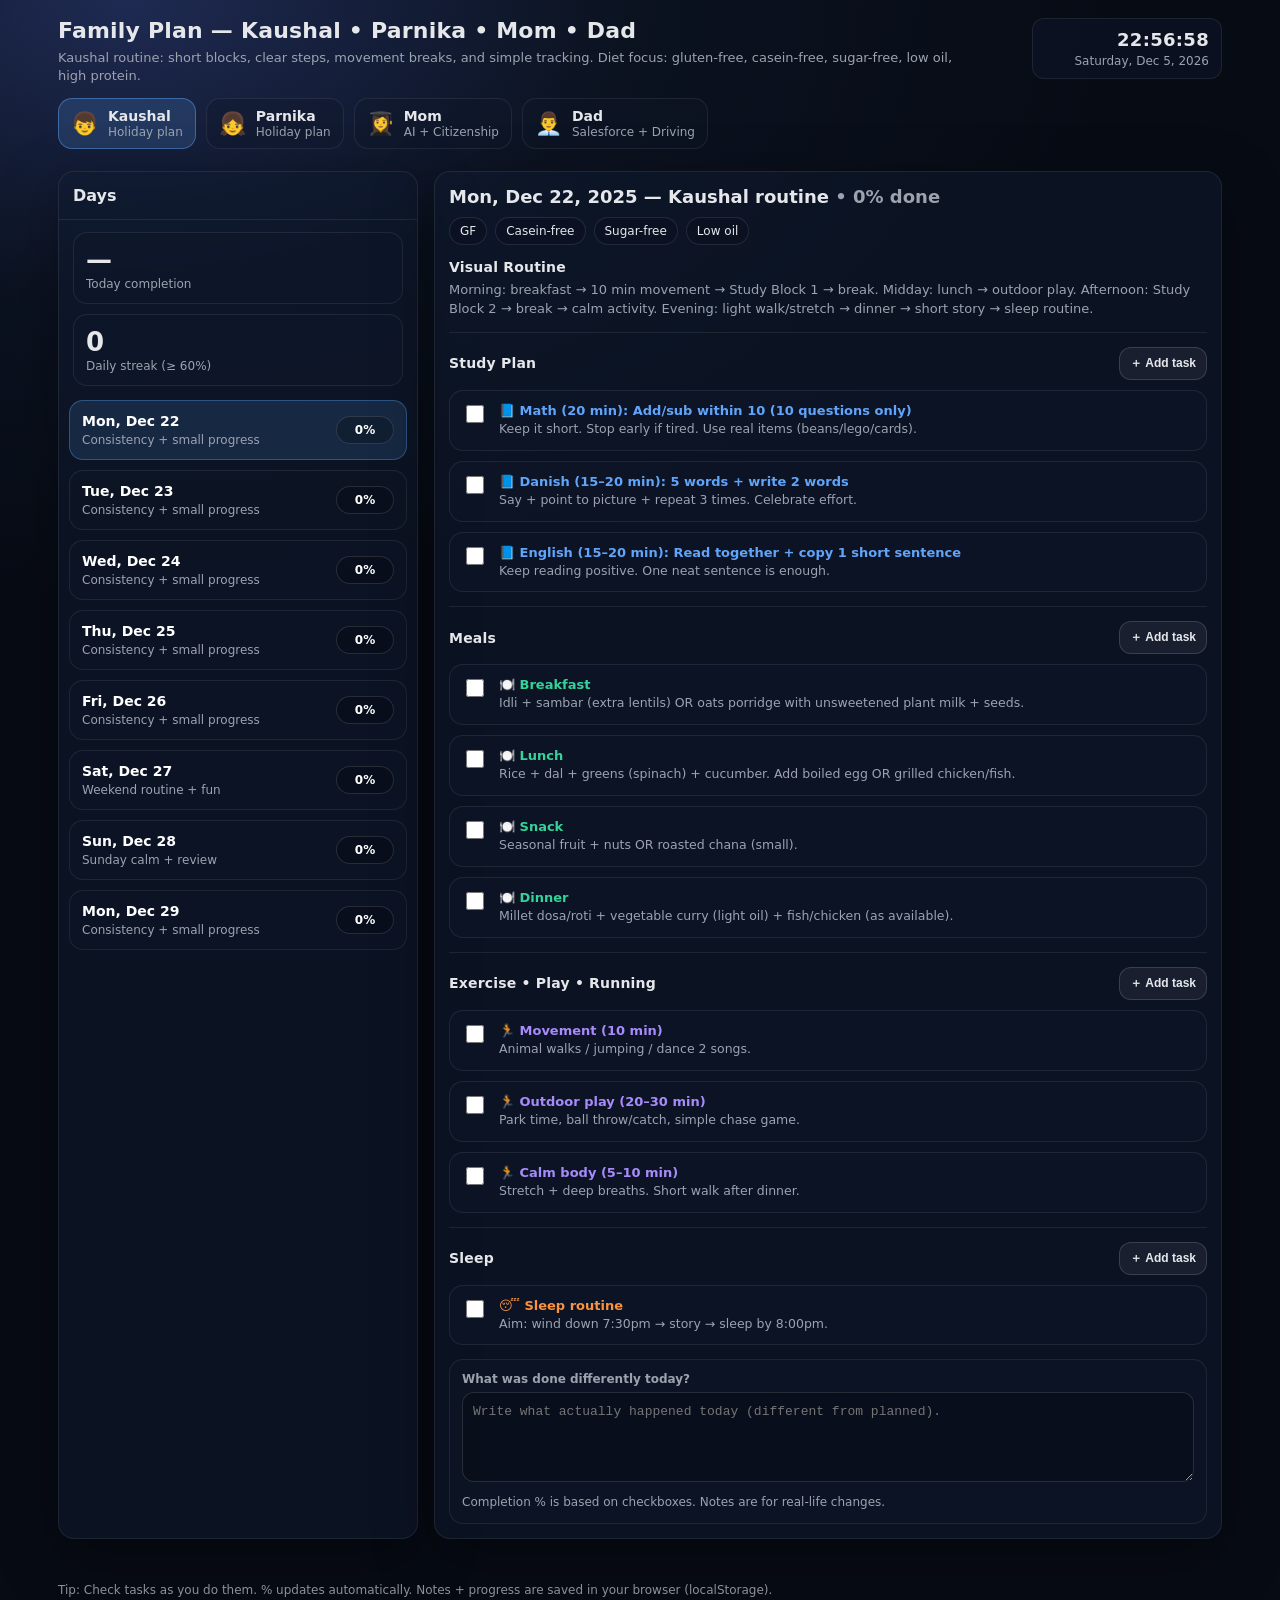
==== commit 294069e1: "Add files via upload" ====
--- a/index.html
+++ b/index.html
@@ -926,7 +926,14 @@
  *  ========================= */
 document.querySelectorAll(".tabBtn").forEach(btn=>{
   btn.addEventListener("click", ()=>{
-    currentProfile = btn.getAttribute("data-profile");
+    const profile = btn.getAttribute("data-profile");
+
+    // For Mom/Dad, open their dedicated pages (GitHub Pages supports simple relative links)
+    if(profile === "mom"){ window.location.href = "mom.html"; return; }
+    if(profile === "dad"){ window.location.href = "dad.html"; return; }
+
+    // Kaushal/Parnika stay inside this dashboard
+    currentProfile = profile;
     currentDayId = plans[currentProfile].days[0].id;
     renderAll();
   });
